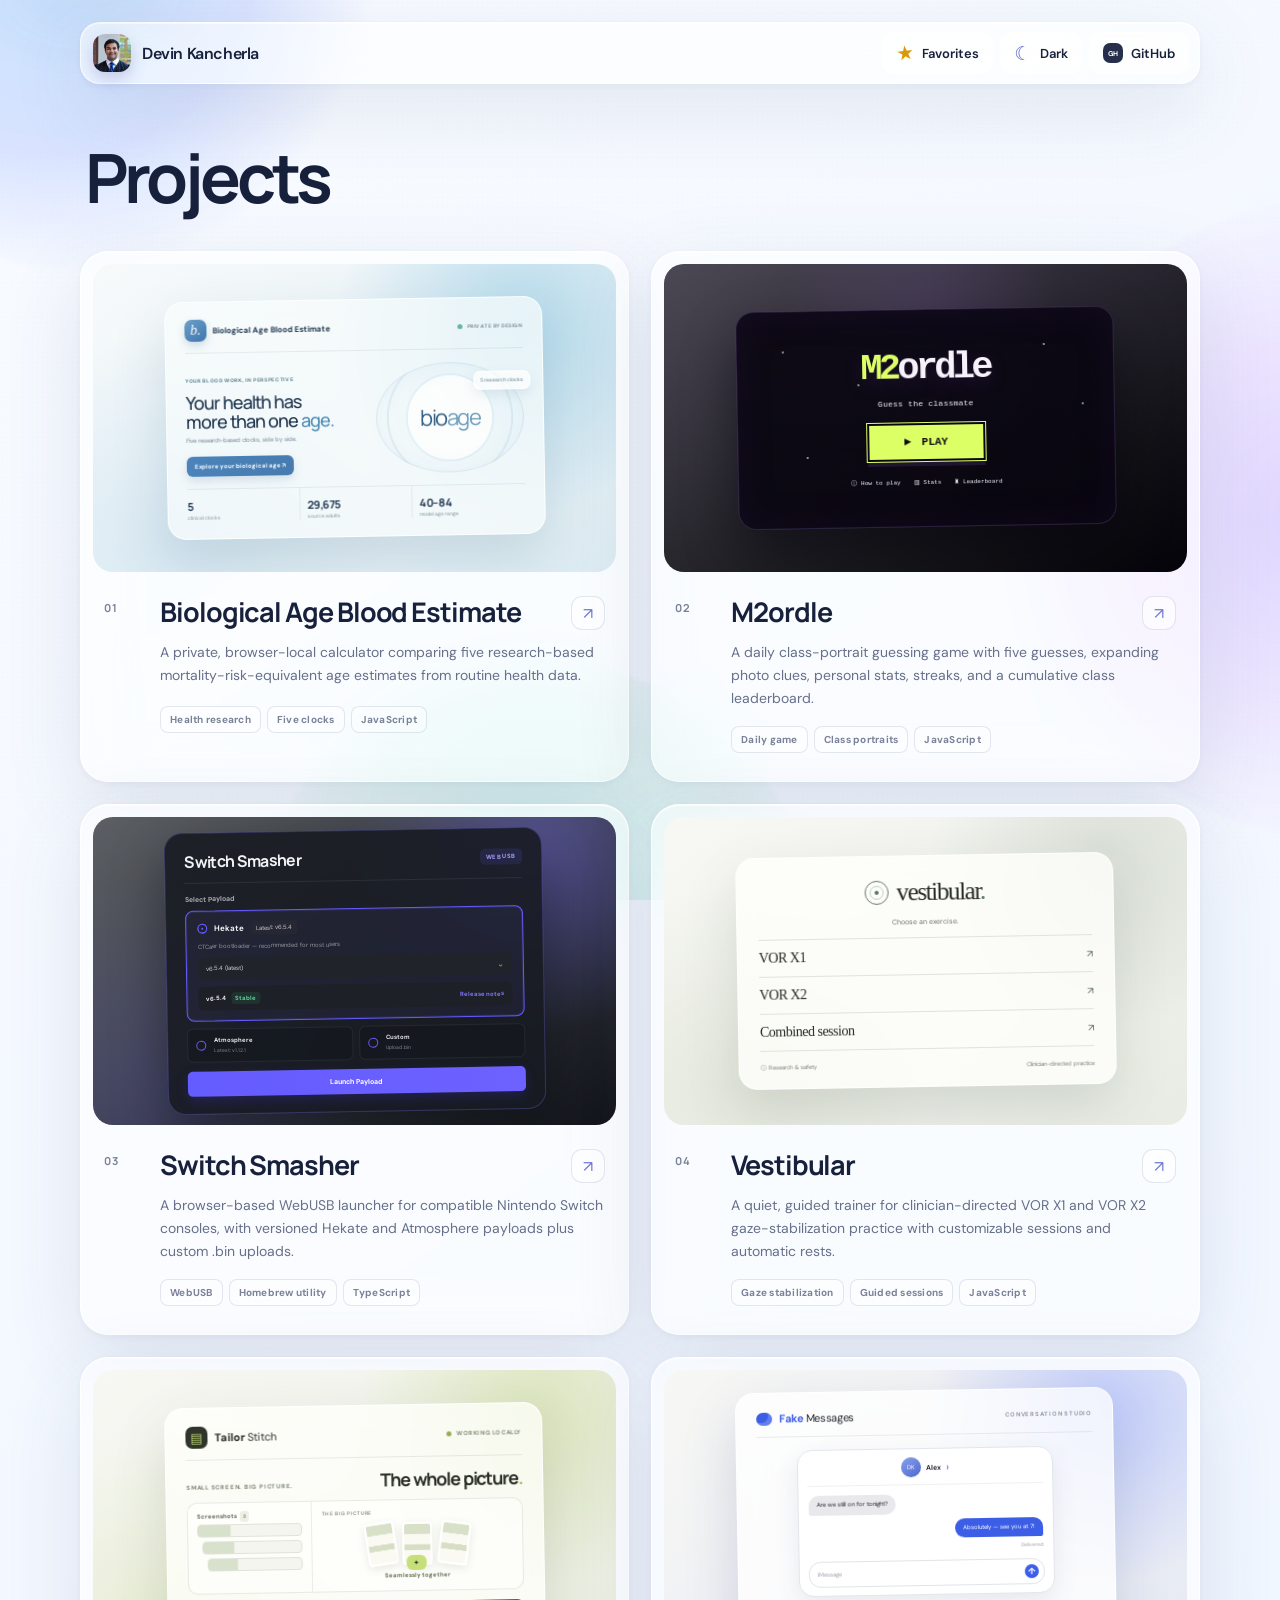
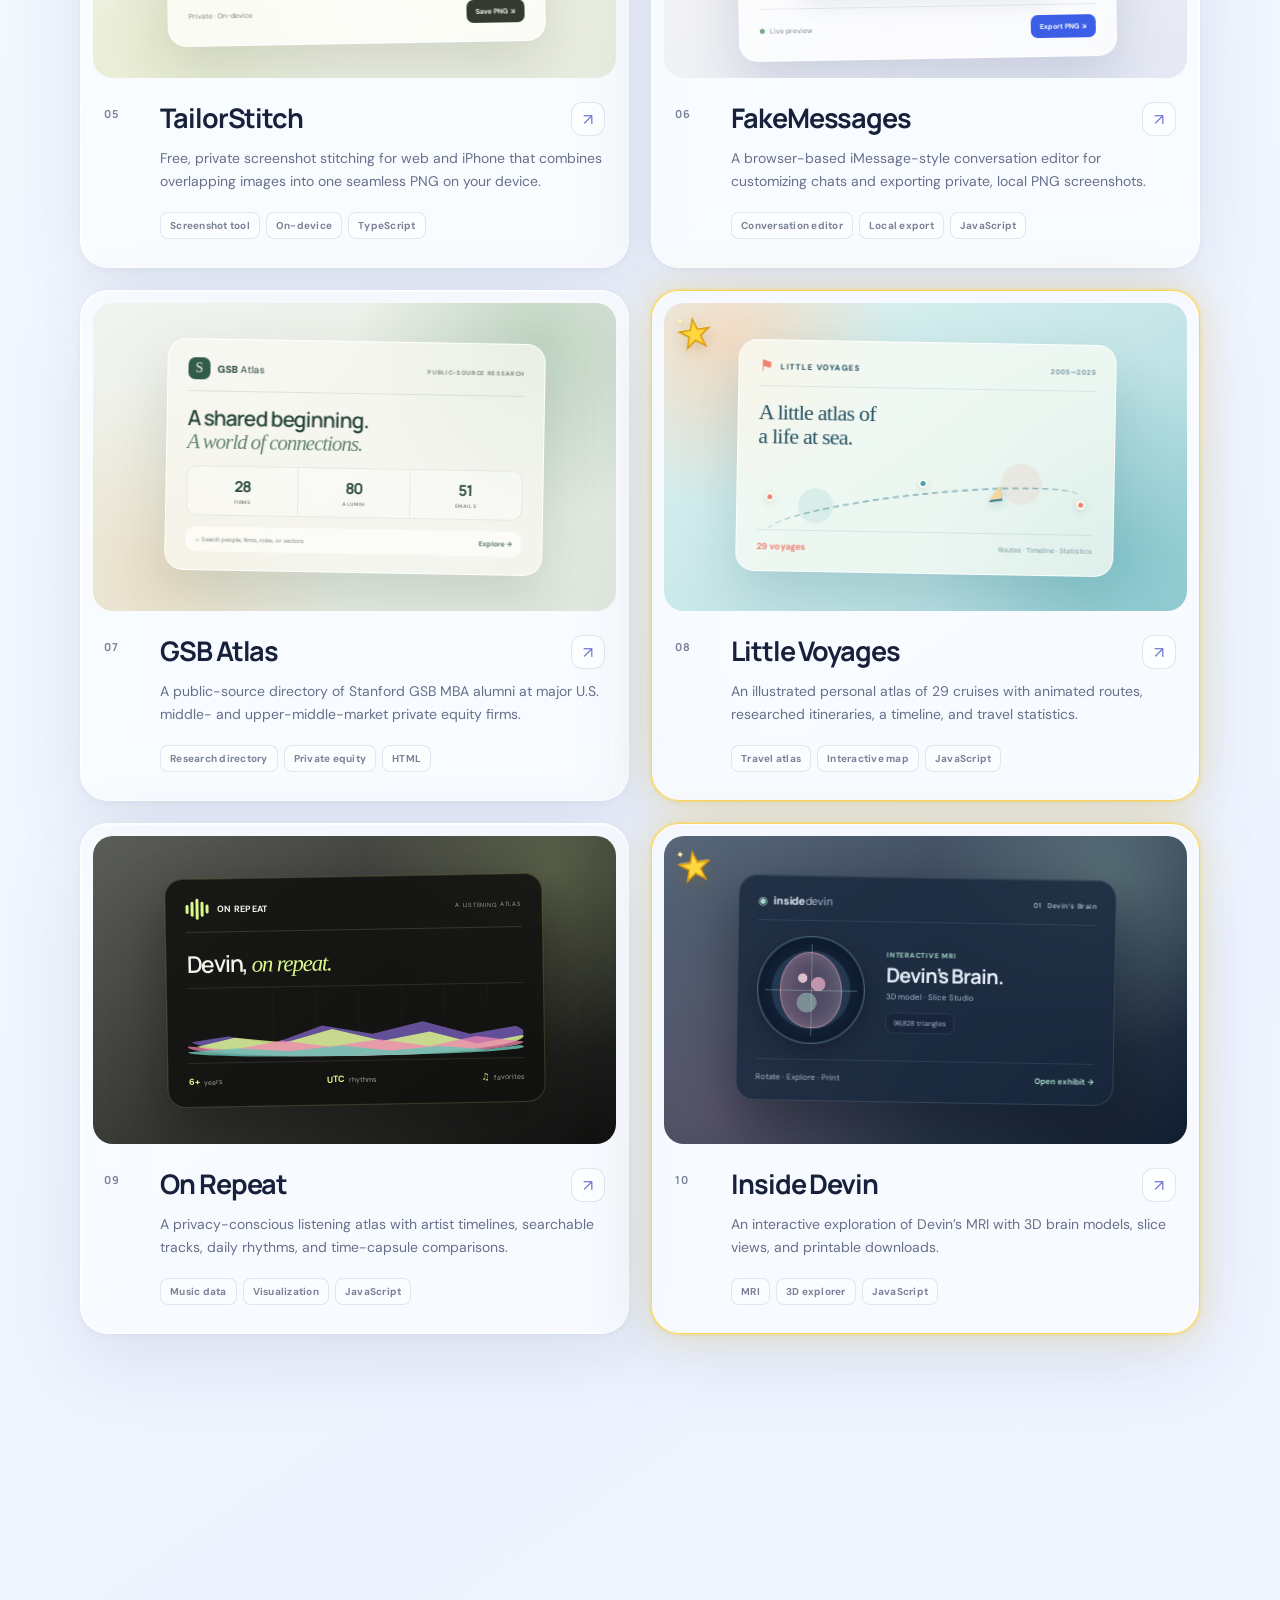
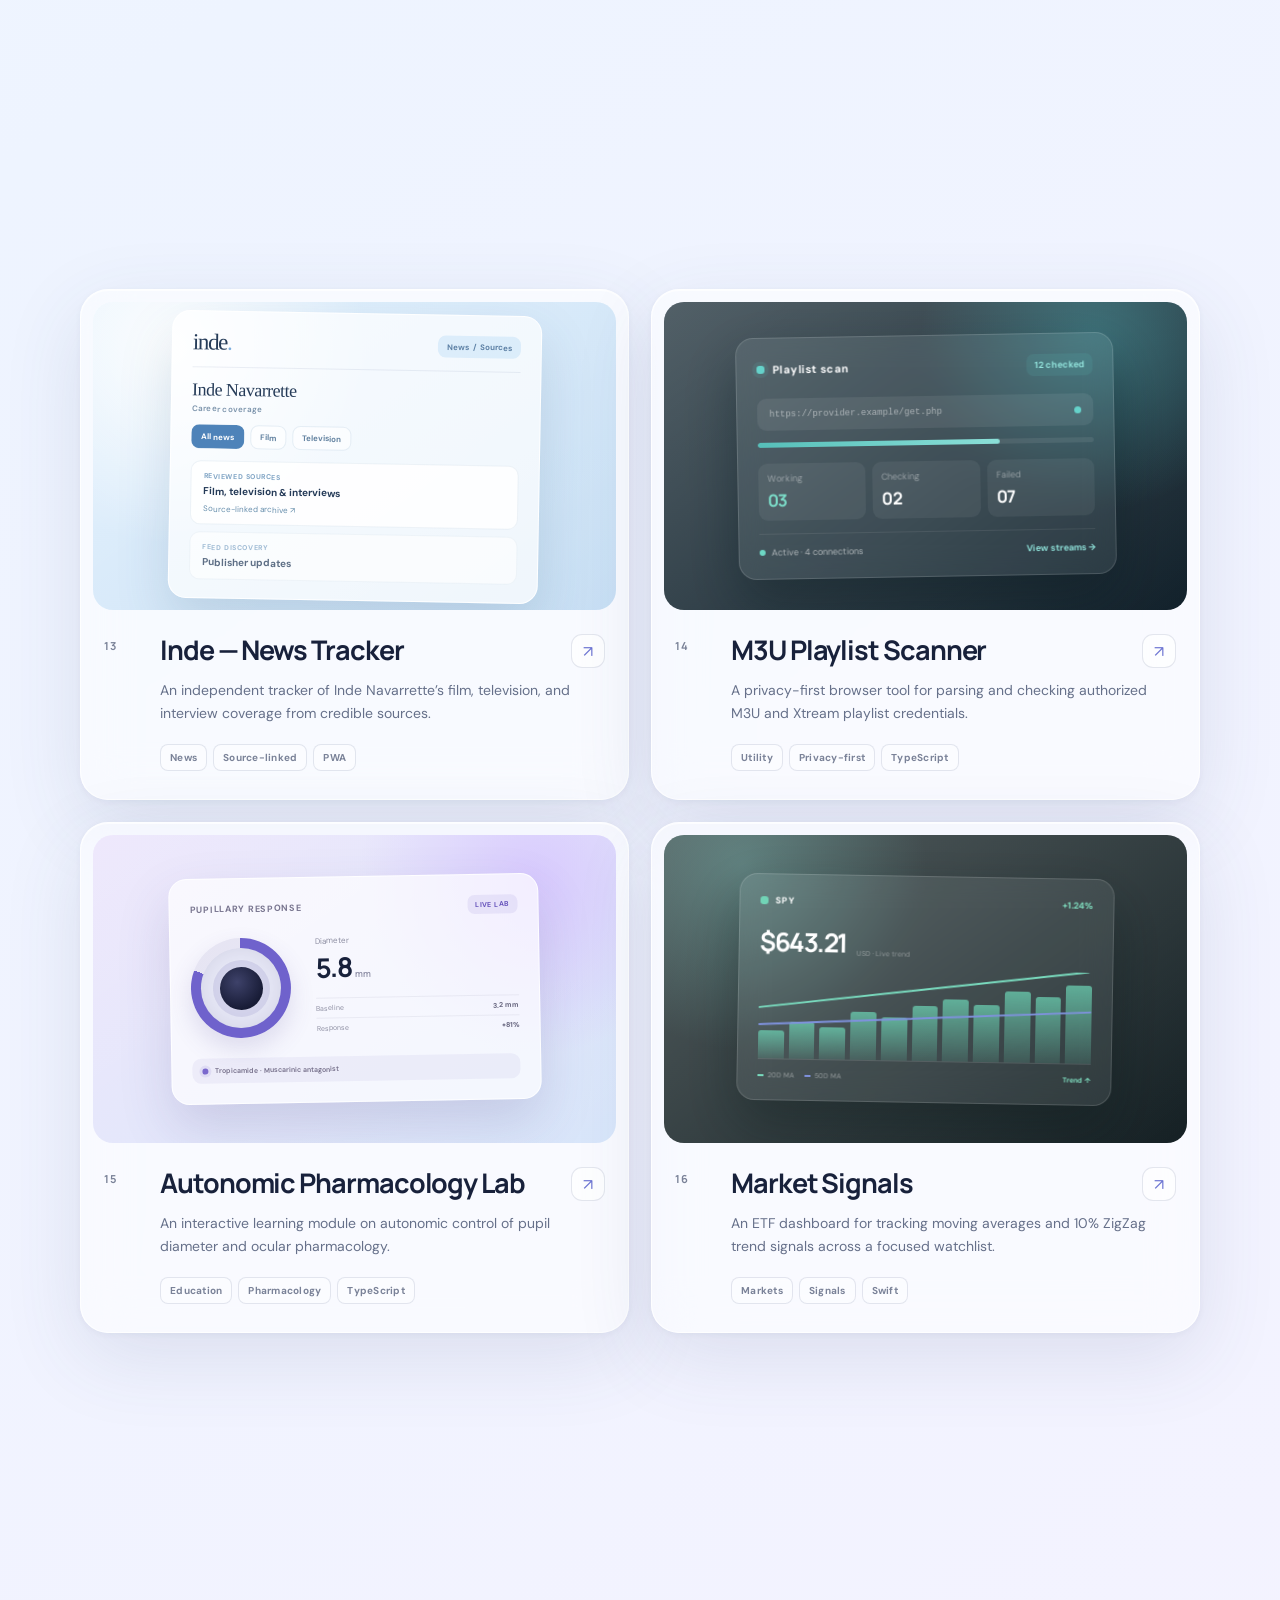
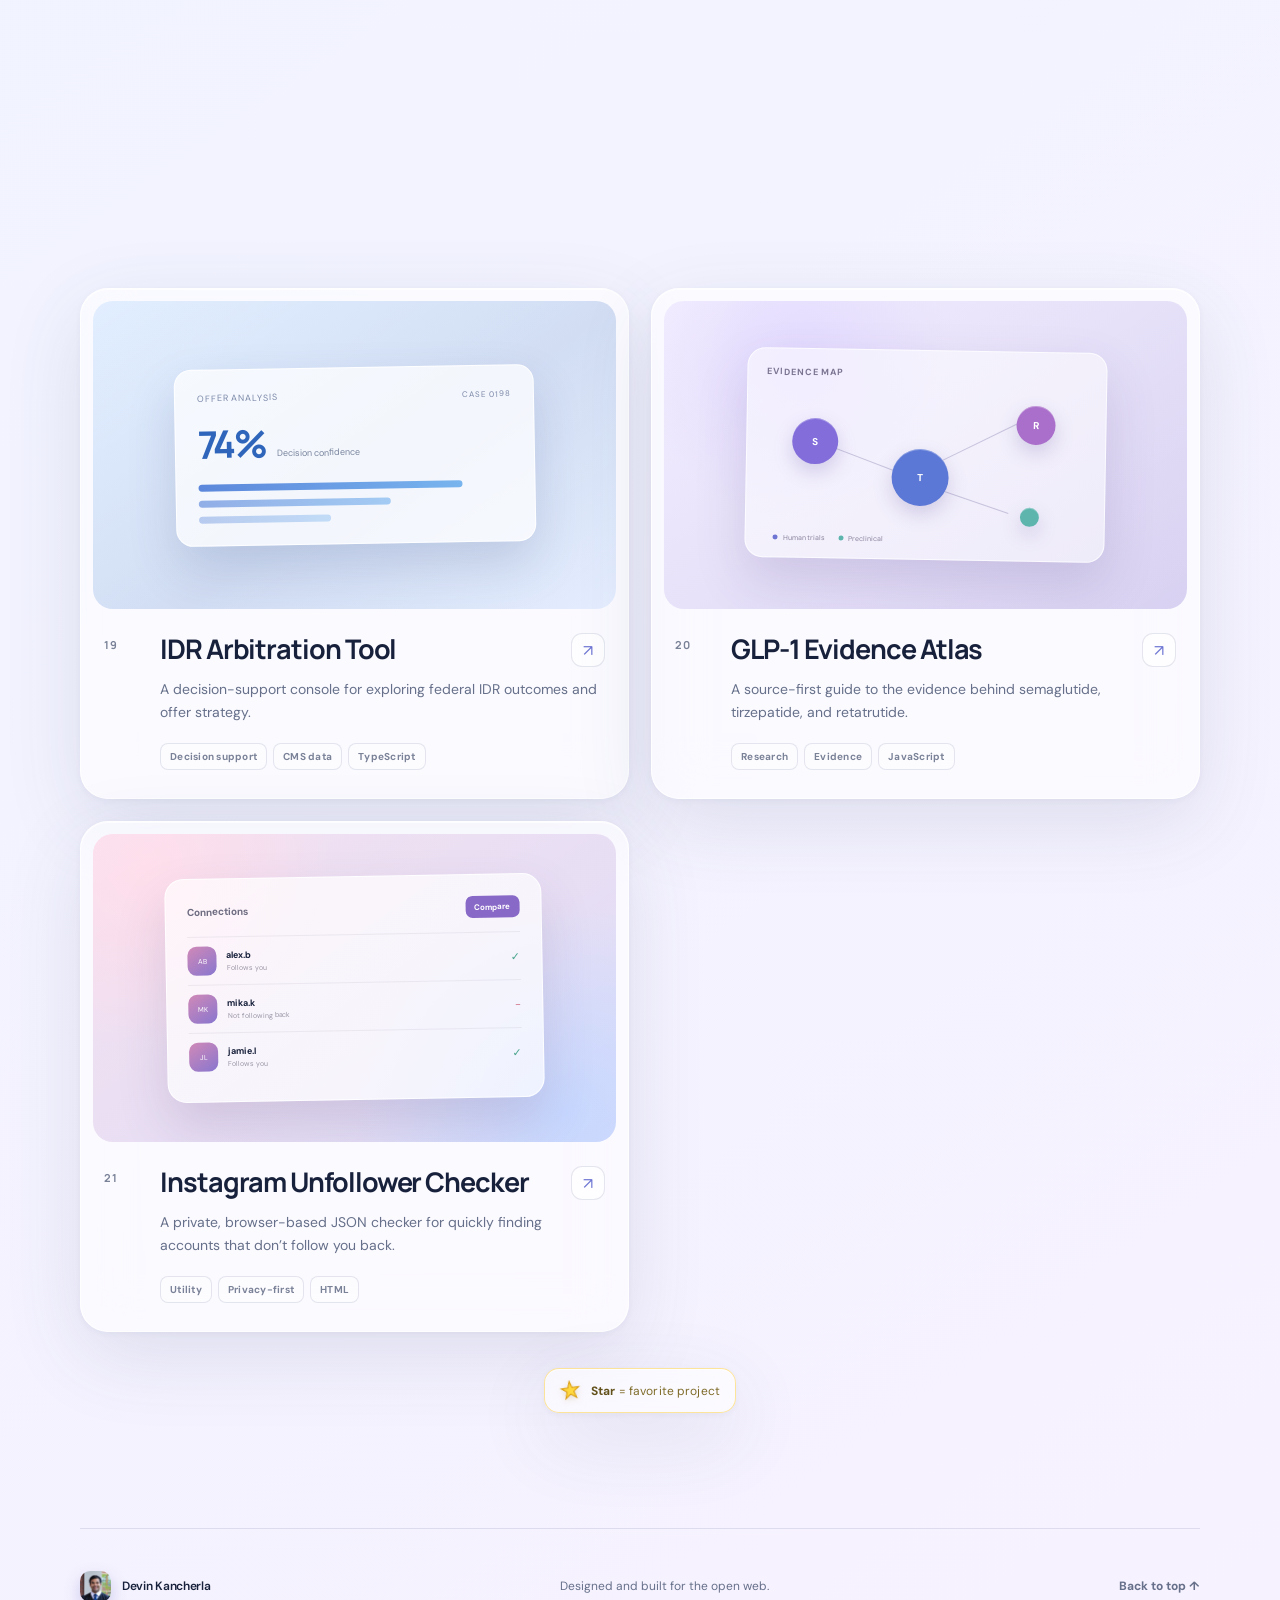
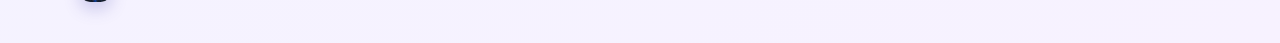
==== index.html @ a6edbce0 "Add portfolio theme and favorite filters" ====
<!doctype html>
<html lang="en">
  <head>
    <meta charset="UTF-8" />
    <meta name="viewport" content="width=device-width, initial-scale=1.0" />
    <meta name="theme-color" content="#eef4ff" />
    <meta
      name="description"
      content="A collection of live tools, data explorers, and web experiments by Devin Kancherla."
    />
    <meta property="og:type" content="website" />
    <meta property="og:url" content="https://dev1niscool.github.io/" />
    <meta property="og:title" content="Devin Kancherla — Selected Work" />
    <meta
      property="og:description"
      content="Practical tools, data explorers, and small web experiments—designed and built for the open web."
    />
    <meta property="og:image" content="https://dev1niscool.github.io/og.png" />
    <meta name="twitter:card" content="summary_large_image" />
    <meta name="twitter:title" content="Devin Kancherla — Selected Work" />
    <meta
      name="twitter:description"
      content="Practical tools, data explorers, and small web experiments—designed and built for the open web."
    />
    <meta name="twitter:image" content="https://dev1niscool.github.io/og.png" />
    <title>Devin Kancherla — Selected Work</title>
    <script>
      (() => {
        try {
          const savedTheme = localStorage.getItem('portfolio-theme');
          document.documentElement.dataset.theme = savedTheme === 'dark' ? 'dark' : 'light';
        } catch {
          document.documentElement.dataset.theme = 'light';
        }
      })();
    </script>
    <link rel="shortcut icon" href="./favicon.ico?v=2" />
    <link rel="icon" type="image/png" sizes="32x32" href="./devin-headshot-32.png?v=2" />
    <link rel="icon" type="image/png" sizes="192x192" href="./devin-headshot-192.png?v=2" />
    <link rel="apple-touch-icon" sizes="180x180" href="./apple-touch-icon.png?v=2" />
    <link rel="manifest" href="./site.webmanifest?v=2" />
    <link rel="preconnect" href="https://fonts.googleapis.com" />
    <link rel="preconnect" href="https://fonts.gstatic.com" crossorigin />
    <link
      href="https://fonts.googleapis.com/css2?family=DM+Sans:wght@400;500;600;700&amp;family=Manrope:wght@400;500;600;700&amp;display=swap"
      rel="stylesheet"
    />
    <link rel="stylesheet" href="./styles.css?v=20261104" />
    <script src="./script.js?v=20261104" defer></script>
  </head>
  <body>
    <a class="skip-link" href="#work">Skip to projects</a>

    <div class="ambient" aria-hidden="true">
      <span class="orb orb-one"></span>
      <span class="orb orb-two"></span>
      <span class="orb orb-three"></span>
      <span class="noise"></span>
    </div>

    <header class="site-header glass" aria-label="Site header">
      <a class="brand" href="#top" aria-label="Devin Kancherla, home">
        <img class="brand-mark" src="./devin-headshot-512.png" alt="" />
        <span class="brand-name">Devin Kancherla</span>
      </a>

      <div class="header-actions">
        <button
          class="header-control favorites-toggle"
          type="button"
          aria-pressed="false"
          aria-label="Show favorite projects only"
          aria-controls="project-grid"
        >
          <span class="control-icon favorites-icon" aria-hidden="true">★</span>
          <span class="control-label">Favorites</span>
        </button>
        <button
          class="header-control theme-toggle"
          type="button"
          aria-pressed="false"
          aria-label="Switch to dark mode"
        >
          <span class="control-icon theme-icon" aria-hidden="true">☾</span>
          <span class="control-label">Dark</span>
        </button>
        <a
          class="github-link"
          href="https://github.com/dev1niscool"
          target="_blank"
          rel="noreferrer"
        >
          <span class="gh-mark" aria-hidden="true">GH</span>
          <span>GitHub</span>
        </a>
      </div>
    </header>

    <main id="top">
      <section class="projects-section" id="work" aria-labelledby="work-title">
        <div class="section-heading">
          <h1 id="work-title">Projects</h1>
          <p class="sr-only" id="project-filter-status" aria-live="polite"></p>
        </div>

        <div class="project-grid" id="project-grid">
          <article class="project-card glass reveal-card">
            <a
              class="project-preview preview-bioage"
              href="https://dev1niscool.github.io/BioBloodAge/"
              target="_blank"
              rel="noreferrer"
              aria-label="Open Biological Age Blood Estimate research calculator"
            >
              <div class="bioage-panel" aria-hidden="true">
                <div class="bioage-head"><span><i>b.</i><b>Biological Age Blood Estimate</b></span><small><i></i> PRIVATE BY DESIGN</small></div>
                <div class="bioage-body">
                  <div class="bioage-copy">
                    <small>YOUR BLOOD WORK, IN PERSPECTIVE</small>
                    <strong>Your health has<br />more than one <em>age.</em></strong>
                    <p>Five research-based clocks, side by side.</p>
                    <b>Explore your biological age ↗</b>
                  </div>
                  <div class="bioage-orbit"><span>bio<em>age</em></span><small>5 research clocks</small></div>
                </div>
                <div class="bioage-stats"><span><b>5</b><small>clinical clocks</small></span><span><b>29,675</b><small>source adults</small></span><span><b>40–84</b><small>model age range</small></span></div>
              </div>
            </a>
            <div class="project-info">
              <div class="project-number">01</div>
              <div class="project-copy">
                <div class="project-title-line">
                  <h3>Biological Age Blood Estimate</h3>
                  <a class="arrow-link" href="https://dev1niscool.github.io/BioBloodAge/" target="_blank" rel="noreferrer" aria-label="Visit Biological Age Blood Estimate research calculator">↗</a>
                </div>
                <p>A private, browser-local calculator comparing five research-based mortality-risk-equivalent age estimates from routine health data.</p>
                <div class="tag-list"><span>Health research</span><span>Five clocks</span><span>JavaScript</span></div>
              </div>
            </div>
          </article>

          <article class="project-card glass reveal-card">
            <a
              class="project-preview preview-m2ordle"
              href="https://dev1niscool.github.io/m2ordle/"
              target="_blank"
              rel="noreferrer"
              aria-label="Open M2ordle daily classmate guessing game"
            >
              <div class="m2ordle-panel" aria-hidden="true">
                <div class="m2ordle-stars"><i></i><i></i><i></i><i></i><i></i></div>
                <div class="m2ordle-logo"><b>M2</b><span>ordle</span></div>
                <div class="m2ordle-subtitle">Guess the classmate</div>
                <div class="m2ordle-play"><i>▶</i><strong>PLAY</strong></div>
                <div class="m2ordle-nav"><span>ⓘ How to play</span><span>▥ Stats</span><span>♜ Leaderboard</span></div>
                <div class="m2ordle-grid"></div>
              </div>
            </a>
            <div class="project-info">
              <div class="project-number">02</div>
              <div class="project-copy">
                <div class="project-title-line">
                  <h3>M2ordle</h3>
                  <a class="arrow-link" href="https://dev1niscool.github.io/m2ordle/" target="_blank" rel="noreferrer" aria-label="Visit M2ordle daily classmate guessing game">↗</a>
                </div>
                <p>A daily class-portrait guessing game with five guesses, expanding photo clues, personal stats, streaks, and a cumulative class leaderboard.</p>
                <div class="tag-list"><span>Daily game</span><span>Class portraits</span><span>JavaScript</span></div>
              </div>
            </div>
          </article>

          <article class="project-card glass reveal-card">
            <a
              class="project-preview preview-switch"
              href="https://dev1niscool.github.io/SwitchSmasher/"
              target="_blank"
              rel="noreferrer"
              aria-label="Open Switch Smasher WebUSB payload launcher"
            >
              <div class="switch-panel" aria-hidden="true">
                <div class="switch-head"><strong>Switch Smasher</strong><small>WEBUSB</small></div>
                <div class="switch-label">Select Payload</div>
                <div class="switch-payload selected">
                  <div class="switch-payload-title"><i></i><b>Hekate</b><small>Latest: v6.5.4</small></div>
                  <p>CTCaer bootloader — recommended for most users</p>
                  <div class="switch-version"><span>v6.5.4 (latest)</span><b>⌄</b></div>
                  <div class="switch-release"><strong>v6.5.4 <em>Stable</em></strong><span>Release notes</span></div>
                </div>
                <div class="switch-options"><span><i></i><b>Atmosphere</b><small>Latest: v1.12.1</small></span><span><i></i><b>Custom</b><small>Upload .bin</small></span></div>
                <div class="switch-launch">Launch Payload</div>
              </div>
            </a>
            <div class="project-info">
              <div class="project-number">03</div>
              <div class="project-copy">
                <div class="project-title-line">
                  <h3>Switch Smasher</h3>
                  <a class="arrow-link" href="https://dev1niscool.github.io/SwitchSmasher/" target="_blank" rel="noreferrer" aria-label="Visit Switch Smasher WebUSB payload launcher">↗</a>
                </div>
                <p>A browser-based WebUSB launcher for compatible Nintendo Switch consoles, with versioned Hekate and Atmosphere payloads plus custom .bin uploads.</p>
                <div class="tag-list"><span>WebUSB</span><span>Homebrew utility</span><span>TypeScript</span></div>
              </div>
            </div>
          </article>

          <article class="project-card glass reveal-card">
            <a
              class="project-preview preview-vestibular"
              href="https://dev1niscool.github.io/VestibularTrainer/"
              target="_blank"
              rel="noreferrer"
              aria-label="Open Vestibular gaze stabilization trainer"
            >
              <div class="vestibular-panel" aria-hidden="true">
                <div class="vestibular-head">
                  <span class="vestibular-mark"><i></i></span>
                  <strong>vestibular<span>.</span></strong>
                </div>
                <p>Choose an exercise.</p>
                <div class="vestibular-menu">
                  <span><b>VOR X1</b><i>↗</i></span>
                  <span><b>VOR X2</b><i>↗</i></span>
                  <span><b>Combined session</b><i>↗</i></span>
                </div>
                <div class="vestibular-foot"><span>ⓘ Research &amp; safety</span><small>Clinician-directed practice</small></div>
              </div>
            </a>
            <div class="project-info">
              <div class="project-number">04</div>
              <div class="project-copy">
                <div class="project-title-line">
                  <h3>Vestibular</h3>
                  <a class="arrow-link" href="https://dev1niscool.github.io/VestibularTrainer/" target="_blank" rel="noreferrer" aria-label="Visit Vestibular gaze stabilization trainer">↗</a>
                </div>
                <p>A quiet, guided trainer for clinician-directed VOR X1 and VOR X2 gaze-stabilization practice with customizable sessions and automatic rests.</p>
                <div class="tag-list"><span>Gaze stabilization</span><span>Guided sessions</span><span>JavaScript</span></div>
              </div>
            </div>
          </article>

          <article class="project-card glass reveal-card">
            <a
              class="project-preview preview-tailor"
              href="https://dev1niscool.github.io/TailorStitch/"
              target="_blank"
              rel="noreferrer"
              aria-label="Open TailorStitch screenshot stitcher"
            >
              <div class="tailor-panel" aria-hidden="true">
                <div class="tailor-head"><span><i>▤</i><b>Tailor</b>Stitch</span><small><i></i> WORKING LOCALLY</small></div>
                <div class="tailor-title"><small>SMALL SCREEN. BIG PICTURE.</small><strong>The whole picture<span>.</span></strong></div>
                <div class="tailor-workspace">
                  <div class="tailor-sources"><b>Screenshots <i>3</i></b><span></span><span></span><span></span></div>
                  <div class="tailor-result">
                    <small>THE BIG PICTURE</small>
                    <div><span></span><span></span><span></span><i>✦</i></div>
                    <b>Seamlessly together</b>
                  </div>
                </div>
                <div class="tailor-footer"><span>Private · On-device</span><b>Save PNG ↘</b></div>
              </div>
            </a>
            <div class="project-info">
              <div class="project-number">05</div>
              <div class="project-copy">
                <div class="project-title-line">
                  <h3>TailorStitch</h3>
                  <a class="arrow-link" href="https://dev1niscool.github.io/TailorStitch/" target="_blank" rel="noreferrer" aria-label="Visit TailorStitch screenshot stitcher">↗</a>
                </div>
                <p>Free, private screenshot stitching for web and iPhone that combines overlapping images into one seamless PNG on your device.</p>
                <div class="tag-list"><span>Screenshot tool</span><span>On-device</span><span>TypeScript</span></div>
              </div>
            </div>
          </article>

          <article class="project-card glass reveal-card">
            <a
              class="project-preview preview-messages"
              href="https://dev1niscool.github.io/FakeMessages/"
              target="_blank"
              rel="noreferrer"
              aria-label="Open FakeMessages Conversation Studio"
            >
              <div class="messages-panel" aria-hidden="true">
                <div class="messages-head"><span><i></i><b>Fake</b>Messages</span><small>CONVERSATION STUDIO</small></div>
                <div class="messages-phone">
                  <div class="messages-contact"><span>DK</span><b>Alex</b><small>›</small></div>
                  <div class="messages-thread">
                    <span class="bubble incoming">Are we still on for tonight?</span>
                    <span class="bubble outgoing">Absolutely — see you at 7!</span>
                    <i>Delivered</i>
                  </div>
                  <div class="messages-compose"><span>iMessage</span><b>↑</b></div>
                </div>
                <div class="messages-footer"><span><i></i> Live preview</span><b>Export PNG ↘</b></div>
              </div>
            </a>
            <div class="project-info">
              <div class="project-number">06</div>
              <div class="project-copy">
                <div class="project-title-line">
                  <h3>FakeMessages</h3>
                  <a class="arrow-link" href="https://dev1niscool.github.io/FakeMessages/" target="_blank" rel="noreferrer" aria-label="Visit FakeMessages Conversation Studio">↗</a>
                </div>
                <p>A browser-based iMessage-style conversation editor for customizing chats and exporting private, local PNG screenshots.</p>
                <div class="tag-list"><span>Conversation editor</span><span>Local export</span><span>JavaScript</span></div>
              </div>
            </div>
          </article>

          <article class="project-card glass reveal-card">
            <a
              class="project-preview preview-gsb"
              href="https://dev1niscool.github.io/GSB_Atlas/"
              target="_blank"
              rel="noreferrer"
              aria-label="Open GSB Atlas research directory"
            >
              <div class="gsb-panel" aria-hidden="true">
                <div class="gsb-head"><span><i>S</i><b>GSB</b> Atlas</span><small>PUBLIC-SOURCE RESEARCH</small></div>
                <div class="gsb-title">A shared beginning.<br /><em>A world of connections.</em></div>
                <div class="gsb-stats"><span><b>28</b><small>FIRMS</small></span><span><b>80</b><small>ALUMNI</small></span><span><b>51</b><small>EMAILS</small></span></div>
                <div class="gsb-directory"><span>⌕ Search people, firms, roles, or sectors</span><b>Explore →</b></div>
              </div>
            </a>
            <div class="project-info">
              <div class="project-number">07</div>
              <div class="project-copy">
                <div class="project-title-line">
                  <h3>GSB Atlas</h3>
                  <a class="arrow-link" href="https://dev1niscool.github.io/GSB_Atlas/" target="_blank" rel="noreferrer" aria-label="Visit GSB Atlas research directory">↗</a>
                </div>
                <p>A public-source directory of Stanford GSB MBA alumni at major U.S. middle- and upper-middle-market private equity firms.</p>
                <div class="tag-list"><span>Research directory</span><span>Private equity</span><span>HTML</span></div>
              </div>
            </div>
          </article>

          <article class="project-card project-favorite glass reveal-card">
            <span class="favorite-star" aria-label="Favorite project" title="Favorite project"><span aria-hidden="true">★</span></span>
            <a
              class="project-preview preview-voyages"
              href="https://dev1niscool.github.io/little-voyages/"
              target="_blank"
              rel="noreferrer"
              aria-label="Open Little Voyages cruise atlas"
            >
              <div class="voyages-panel" aria-hidden="true">
                <div class="voyages-head"><span><i>⚑</i><b>LITTLE VOYAGES</b></span><small>2005—2025</small></div>
                <div class="voyages-title">A little atlas of<br />a life at sea.</div>
                <div class="voyages-route">
                  <span class="voyages-port port-one"></span><span class="voyages-port port-two"></span><span class="voyages-port port-three"></span>
                  <i class="voyages-line"></i><b class="voyages-ship">◢</b>
                </div>
                <div class="voyages-stats"><b>29 voyages</b><span>Routes · Timeline · Statistics</span></div>
              </div>
            </a>
            <div class="project-info">
              <div class="project-number">08</div>
              <div class="project-copy">
                <div class="project-title-line">
                  <h3>Little Voyages</h3>
                  <a class="arrow-link" href="https://dev1niscool.github.io/little-voyages/" target="_blank" rel="noreferrer" aria-label="Visit Little Voyages cruise atlas">↗</a>
                </div>
                <p>An illustrated personal atlas of 29 cruises with animated routes, researched itineraries, a timeline, and travel statistics.</p>
                <div class="tag-list"><span>Travel atlas</span><span>Interactive map</span><span>JavaScript</span></div>
              </div>
            </div>
          </article>

          <article class="project-card glass reveal-card">
            <a
              class="project-preview preview-spotify"
              href="https://dev1niscool.github.io/spotify-atlas/"
              target="_blank"
              rel="noreferrer"
              aria-label="Open On Repeat listening atlas"
            >
              <div class="spotify-panel" aria-hidden="true">
                <div class="spotify-head">
                  <span class="spotify-mark"><i></i><i></i><i></i><i></i><i></i></span>
                  <b>ON REPEAT</b>
                  <small>A LISTENING ATLAS</small>
                </div>
                <div class="spotify-title">Devin, <em>on repeat.</em></div>
                <div class="spotify-river"><span></span><span></span><span></span><span></span></div>
                <div class="spotify-stats"><span><b>6+</b> years</span><span><b>UTC</b> rhythms</span><span><b>♫</b> favorites</span></div>
              </div>
            </a>
            <div class="project-info">
              <div class="project-number">09</div>
              <div class="project-copy">
                <div class="project-title-line">
                  <h3>On Repeat</h3>
                  <a class="arrow-link" href="https://dev1niscool.github.io/spotify-atlas/" target="_blank" rel="noreferrer" aria-label="Visit On Repeat listening atlas">↗</a>
                </div>
                <p>A privacy-conscious listening atlas with artist timelines, searchable tracks, daily rhythms, and time-capsule comparisons.</p>
                <div class="tag-list"><span>Music data</span><span>Visualization</span><span>JavaScript</span></div>
              </div>
            </div>
          </article>

          <article class="project-card project-favorite glass reveal-card">
            <span class="favorite-star" aria-label="Favorite project" title="Favorite project"><span aria-hidden="true">★</span></span>
            <a
              class="project-preview preview-mri"
              href="https://dev1niscool.github.io/brain-mri-explorer/"
              target="_blank"
              rel="noreferrer"
              aria-label="Open Inside Devin MRI Explorer"
            >
              <div class="mri-panel" aria-hidden="true">
                <div class="mri-head"><span><i>◉</i> inside<b>devin</b></span><small>01&nbsp; Devin’s Brain</small></div>
                <div class="mri-body">
                  <div class="mri-scan"><span></span><i></i><b></b></div>
                  <div class="mri-summary">
                    <small>INTERACTIVE MRI</small>
                    <strong>Devin’s Brain.</strong>
                    <span>3D model · Slice Studio</span>
                    <em>96,828 triangles</em>
                  </div>
                </div>
                <div class="mri-footer"><span>Rotate · Explore · Print</span><b>Open exhibit →</b></div>
              </div>
            </a>
            <div class="project-info">
              <div class="project-number">10</div>
              <div class="project-copy">
                <div class="project-title-line">
                  <h3>Inside Devin</h3>
                  <a class="arrow-link" href="https://dev1niscool.github.io/brain-mri-explorer/" target="_blank" rel="noreferrer" aria-label="Visit Inside Devin MRI Explorer">↗</a>
                </div>
                <p>An interactive exploration of Devin’s MRI with 3D brain models, slice views, and printable downloads.</p>
                <div class="tag-list"><span>MRI</span><span>3D explorer</span><span>JavaScript</span></div>
              </div>
            </div>
          </article>

          <article class="project-card glass reveal-card">
            <a
              class="project-preview preview-stremio"
              href="https://dev1niscool.github.io/stremio-live-tv/"
              target="_blank"
              rel="noreferrer"
              aria-label="Open Stremio Live TV"
            >
              <div class="stremio-panel" aria-hidden="true">
                <div class="stremio-head"><span>STREMIO <b>LIVE TV</b></span><small>Private add-on</small></div>
                <div class="stremio-title">Your live TV,<br />ready when you are.</div>
                <div class="stremio-flow"><span>Discover</span><i>/</i><b>Live TV</b><i>/</i><span>Your playlist</span></div>
                <div class="stremio-guide">
                  <span><i></i>Programme guide</span>
                  <b>Wake &amp; watch →</b>
                </div>
              </div>
            </a>
            <div class="project-info">
              <div class="project-number">11</div>
              <div class="project-copy">
                <div class="project-title-line">
                  <h3>Stremio Live TV</h3>
                  <a class="arrow-link" href="https://dev1niscool.github.io/stremio-live-tv/" target="_blank" rel="noreferrer" aria-label="Visit Stremio Live TV">↗</a>
                </div>
                <p>A self-hosting guide for bringing private M3U playlists and programme guides into Stremio.</p>
                <div class="tag-list"><span>Stremio</span><span>Live TV</span><span>Node.js</span></div>
              </div>
            </div>
          </article>

          <article class="project-card glass reveal-card">
            <a
              class="project-preview preview-clearpage"
              href="https://dev1niscool.github.io/pdf-metadata/"
              target="_blank"
              rel="noreferrer"
              aria-label="Open Clearpage PDF Metadata Viewer"
            >
              <div class="clearpage-panel" aria-hidden="true">
                <div class="clearpage-toolbar"><span class="clearpage-file-icon">PDF</span><b>document.pdf</b><small>Local only</small></div>
                <div class="clearpage-heading">Document metadata</div>
                <div class="clearpage-row"><span>Properties</span><i></i></div>
                <div class="clearpage-row"><span>XMP data</span><i></i></div>
                <div class="clearpage-row"><span>Attachments</span><i></i></div>
                <div class="clearpage-action">Download clean copy <span>↘</span></div>
              </div>
            </a>
            <div class="project-info">
              <div class="project-number">12</div>
              <div class="project-copy">
                <div class="project-title-line">
                  <h3>Clearpage</h3>
                  <a class="arrow-link" href="https://dev1niscool.github.io/pdf-metadata/" target="_blank" rel="noreferrer" aria-label="Visit Clearpage PDF Metadata Viewer">↗</a>
                </div>
                <p>Inspect PDF metadata and download a flattened copy with embedded metadata removed—all in your browser.</p>
                <div class="tag-list"><span>PDF utility</span><span>Privacy-first</span><span>JavaScript</span></div>
              </div>
            </div>
          </article>

          <article class="project-card glass reveal-card">
            <a
              class="project-preview preview-inde"
              href="https://dev1niscool.github.io/IndeTracker/"
              target="_blank"
              rel="noreferrer"
              aria-label="Open Inde News Tracker"
            >
              <div class="inde-panel" aria-hidden="true">
                <div class="inde-top"><b>inde<span>.</span></b><small>News&nbsp; / &nbsp;Sources</small></div>
                <div class="inde-heading">Inde Navarrette<small>Career coverage</small></div>
                <div class="inde-filters"><span>All news</span><span>Film</span><span>Television</span></div>
                <div class="inde-story"><small>REVIEWED SOURCES</small><b>Film, television &amp; interviews</b><span>Source-linked archive ↗</span></div>
                <div class="inde-story inde-story-secondary"><small>FEED DISCOVERY</small><b>Publisher updates</b></div>
              </div>
            </a>
            <div class="project-info">
              <div class="project-number">13</div>
              <div class="project-copy">
                <div class="project-title-line">
                  <h3>Inde — News Tracker</h3>
                  <a class="arrow-link" href="https://dev1niscool.github.io/IndeTracker/" target="_blank" rel="noreferrer" aria-label="Visit Inde News Tracker">↗</a>
                </div>
                <p>An independent tracker of Inde Navarrette’s film, television, and interview coverage from credible sources.</p>
                <div class="tag-list"><span>News</span><span>Source-linked</span><span>PWA</span></div>
              </div>
            </div>
          </article>

          <article class="project-card glass reveal-card">
            <a
              class="project-preview preview-scanner"
              href="https://dev1niscool.github.io/m3u-playlist-scanner/"
              target="_blank"
              rel="noreferrer"
              aria-label="Open M3U Playlist Scanner"
            >
              <div class="scanner-panel">
                <div class="scanner-head">
                  <span><i></i>Playlist scan</span>
                  <b>12 checked</b>
                </div>
                <div class="scanner-input">
                  <span>https://provider.example/get.php</span>
                  <i></i>
                </div>
                <div class="scanner-progress"><span></span></div>
                <div class="scanner-results">
                  <div><small>Working</small><strong>03</strong></div>
                  <div><small>Checking</small><strong>02</strong></div>
                  <div><small>Failed</small><strong>07</strong></div>
                </div>
                <div class="scanner-status"><span><i></i>Active · 4 connections</span><b>View streams →</b></div>
              </div>
            </a>
            <div class="project-info">
              <div class="project-number">14</div>
              <div class="project-copy">
                <div class="project-title-line">
                  <h3>M3U Playlist Scanner</h3>
                  <a class="arrow-link" href="https://dev1niscool.github.io/m3u-playlist-scanner/" target="_blank" rel="noreferrer" aria-label="Visit M3U Playlist Scanner">↗</a>
                </div>
                <p>A privacy-first browser tool for parsing and checking authorized M3U and Xtream playlist credentials.</p>
                <div class="tag-list"><span>Utility</span><span>Privacy-first</span><span>TypeScript</span></div>
              </div>
            </div>
          </article>

          <article class="project-card glass reveal-card">
            <a
              class="project-preview preview-autonomic"
              href="https://dev1niscool.github.io/autonomic-pharmacology-lab/"
              target="_blank"
              rel="noreferrer"
              aria-label="Open Autonomic Pharmacology Lab"
            >
              <div class="pupil-panel">
                <div class="pupil-head">
                  <span>Pupillary response</span>
                  <b>Live lab</b>
                </div>
                <div class="pupil-body">
                  <div class="pupil-gauge" aria-hidden="true">
                    <span></span>
                  </div>
                  <div class="pupil-metrics">
                    <small>Diameter</small>
                    <strong>5.8 <i>mm</i></strong>
                    <div><span>Baseline</span><b>3.2 mm</b></div>
                    <div><span>Response</span><b>+81%</b></div>
                  </div>
                </div>
                <div class="drug-chip"><i></i>Tropicamide · Muscarinic antagonist</div>
              </div>
            </a>
            <div class="project-info">
              <div class="project-number">15</div>
              <div class="project-copy">
                <div class="project-title-line">
                  <h3>Autonomic Pharmacology Lab</h3>
                  <a class="arrow-link" href="https://dev1niscool.github.io/autonomic-pharmacology-lab/" target="_blank" rel="noreferrer" aria-label="Visit Autonomic Pharmacology Lab">↗</a>
                </div>
                <p>An interactive learning module on autonomic control of pupil diameter and ocular pharmacology.</p>
                <div class="tag-list"><span>Education</span><span>Pharmacology</span><span>TypeScript</span></div>
              </div>
            </div>
          </article>

          <article class="project-card glass reveal-card">
            <a
              class="project-preview preview-stonks"
              href="https://dev1niscool.github.io/stonks-dashboard/"
              target="_blank"
              rel="noreferrer"
              aria-label="Open Market Signals ETF Dashboard"
            >
              <div class="market-panel">
                <div class="market-head">
                  <span><i></i>SPY</span>
                  <b>+1.24%</b>
                </div>
                <div class="market-value"><strong>$643.21</strong><small>USD · Live trend</small></div>
                <div class="market-chart" aria-hidden="true">
                  <i style="--height:34%"></i><i style="--height:46%"></i><i style="--height:40%"></i><i style="--height:59%"></i><i style="--height:53%"></i><i style="--height:68%"></i><i style="--height:76%"></i><i style="--height:70%"></i><i style="--height:88%"></i><i style="--height:82%"></i><i style="--height:96%"></i>
                  <span class="average average-short"></span>
                  <span class="average average-long"></span>
                </div>
                <div class="market-legend"><span><i></i>20D MA</span><span><i></i>50D MA</span><b>Trend ↑</b></div>
              </div>
            </a>
            <div class="project-info">
              <div class="project-number">16</div>
              <div class="project-copy">
                <div class="project-title-line">
                  <h3>Market Signals</h3>
                  <a class="arrow-link" href="https://dev1niscool.github.io/stonks-dashboard/" target="_blank" rel="noreferrer" aria-label="Visit Market Signals ETF Dashboard">↗</a>
                </div>
                <p>An ETF dashboard for tracking moving averages and 10% ZigZag trend signals across a focused watchlist.</p>
                <div class="tag-list"><span>Markets</span><span>Signals</span><span>Swift</span></div>
              </div>
            </div>
          </article>

          <article class="project-card project-favorite glass reveal-card project-featured">
            <span class="favorite-star" aria-label="Favorite project" title="Favorite project"><span aria-hidden="true">★</span></span>
            <a
              class="project-preview preview-glp"
              href="https://dev1niscool.github.io/glp1concentration/"
              target="_blank"
              rel="noreferrer"
              aria-label="Open GLP-1 Concentration Plotter"
            >
              <div class="preview-window">
                <div class="window-bar"><span></span><span></span><span></span></div>
                <div class="chart-panel">
                  <div class="chart-heading"><b>Concentration</b><small>28 days</small></div>
                  <div class="chart-area" aria-hidden="true">
                    <span class="grid-line line-a"></span>
                    <span class="grid-line line-b"></span>
                    <canvas class="chart-canvas" aria-hidden="true"></canvas>
                    <span class="chart-tooltip"><b>4.2</b><small>mg/L</small></span>
                  </div>
                </div>
              </div>
            </a>
            <div class="project-info">
              <div class="project-number">17</div>
              <div class="project-copy">
                <div class="project-title-line">
                  <h3>GLP-1 Concentration Plotter</h3>
                  <a class="arrow-link" href="https://dev1niscool.github.io/glp1concentration/" target="_blank" rel="noreferrer" aria-label="Visit GLP-1 Concentration Plotter">↗</a>
                </div>
                <p>Visualize semaglutide, tirzepatide, and compounded-dose concentration patterns over time.</p>
                <div class="tag-list"><span>Health data</span><span>Interactive</span><span>TypeScript</span></div>
              </div>
            </div>
          </article>

          <article class="project-card glass reveal-card">
            <a
              class="project-preview preview-football"
              href="https://dev1niscool.github.io/fanterfootbah-treasurer/"
              target="_blank"
              rel="noreferrer"
              aria-label="Open FanterFootbah Treasurer"
            >
              <div class="score-panel">
                <div class="score-top"><span>League treasury</span><b>2026</b></div>
                <strong>$2,480</strong>
                <small>Total collected</small>
                <div class="meter"><span></span></div>
                <div class="mini-rows"><i></i><i></i><i></i></div>
              </div>
            </a>
            <div class="project-info">
              <div class="project-number">18</div>
              <div class="project-copy">
                <div class="project-title-line">
                  <h3>FanterFootbah Treasurer</h3>
                  <a class="arrow-link" href="https://dev1niscool.github.io/fanterfootbah-treasurer/" target="_blank" rel="noreferrer" aria-label="Visit FanterFootbah Treasurer">↗</a>
                </div>
                <p>A live treasurer dashboard for keeping a fantasy football league’s money clear and accountable.</p>
                <div class="tag-list"><span>Dashboard</span><span>Finance</span><span>JavaScript</span></div>
              </div>
            </div>
          </article>

          <article class="project-card glass reveal-card">
            <a
              class="project-preview preview-idr"
              href="https://dev1niscool.github.io/idr-arbitration-tool/"
              target="_blank"
              rel="noreferrer"
              aria-label="Open IDR Arbitration Tool"
            >
              <div class="decision-panel">
                <div class="decision-head"><span>Offer analysis</span><small>CASE 0198</small></div>
                <div class="decision-value"><b>74%</b><span>Decision confidence</span></div>
                <div class="decision-bars"><i style="--bar: 84%"></i><i style="--bar: 61%"></i><i style="--bar: 42%"></i></div>
              </div>
            </a>
            <div class="project-info">
              <div class="project-number">19</div>
              <div class="project-copy">
                <div class="project-title-line">
                  <h3>IDR Arbitration Tool</h3>
                  <a class="arrow-link" href="https://dev1niscool.github.io/idr-arbitration-tool/" target="_blank" rel="noreferrer" aria-label="Visit IDR Arbitration Tool">↗</a>
                </div>
                <p>A decision-support console for exploring federal IDR outcomes and offer strategy.</p>
                <div class="tag-list"><span>Decision support</span><span>CMS data</span><span>TypeScript</span></div>
              </div>
            </div>
          </article>

          <article class="project-card glass reveal-card">
            <a
              class="project-preview preview-atlas"
              href="https://dev1niscool.github.io/glp1-evidence-atlas/"
              target="_blank"
              rel="noreferrer"
              aria-label="Open GLP-1 Evidence Atlas"
            >
              <div class="atlas-panel">
                <span class="atlas-label">Evidence map</span>
                <div class="node node-one">S</div><div class="node node-two">T</div><div class="node node-three">R</div><div class="node node-four"></div>
                <i class="connector connector-one"></i><i class="connector connector-two"></i><i class="connector connector-three"></i>
                <div class="atlas-legend"><span></span>Human trials <span></span>Preclinical</div>
              </div>
            </a>
            <div class="project-info">
              <div class="project-number">20</div>
              <div class="project-copy">
                <div class="project-title-line">
                  <h3>GLP-1 Evidence Atlas</h3>
                  <a class="arrow-link" href="https://dev1niscool.github.io/glp1-evidence-atlas/" target="_blank" rel="noreferrer" aria-label="Visit GLP-1 Evidence Atlas">↗</a>
                </div>
                <p>A source-first guide to the evidence behind semaglutide, tirzepatide, and retatrutide.</p>
                <div class="tag-list"><span>Research</span><span>Evidence</span><span>JavaScript</span></div>
              </div>
            </div>
          </article>

          <article class="project-card glass reveal-card">
            <a
              class="project-preview preview-instagram"
              href="https://dev1niscool.github.io/InstaUnfollowerChecker/"
              target="_blank"
              rel="noreferrer"
              aria-label="Open Instagram Unfollower Checker"
            >
              <div class="follow-panel">
                <div class="follow-heading"><span>Connections</span><b>Compare</b></div>
                <div class="profile-row"><i>AB</i><span><b>alex.b</b><small>Follows you</small></span><em>✓</em></div>
                <div class="profile-row"><i>MK</i><span><b>mika.k</b><small>Not following back</small></span><em class="minus">−</em></div>
                <div class="profile-row"><i>JL</i><span><b>jamie.l</b><small>Follows you</small></span><em>✓</em></div>
              </div>
            </a>
            <div class="project-info">
              <div class="project-number">21</div>
              <div class="project-copy">
                <div class="project-title-line">
                  <h3>Instagram Unfollower Checker</h3>
                  <a class="arrow-link" href="https://dev1niscool.github.io/InstaUnfollowerChecker/" target="_blank" rel="noreferrer" aria-label="Visit Instagram Unfollower Checker">↗</a>
                </div>
                <p>A private, browser-based JSON checker for quickly finding accounts that don’t follow you back.</p>
                <div class="tag-list"><span>Utility</span><span>Privacy-first</span><span>HTML</span></div>
              </div>
            </div>
          </article>
        </div>

        <div class="favorite-key glass" role="note" aria-label="Favorite project key">
          <span aria-hidden="true">★</span>
          <p><strong>Star</strong> = favorite project</p>
        </div>
      </section>

    </main>

    <footer>
      <a class="brand footer-brand" href="#top"><img class="brand-mark" src="./devin-headshot-512.png" alt="" /><span>Devin Kancherla</span></a>
      <p>Designed and built for the open web.</p>
      <a href="#top">Back to top <span aria-hidden="true">↑</span></a>
    </footer>
  </body>
</html>
---- styles.css ----
:root {
  color-scheme: light;
  --ink: #18213b;
  --muted: #66708a;
  --line: rgba(59, 75, 122, 0.13);
  --glass: rgba(255, 255, 255, 0.58);
  --glass-strong: rgba(255, 255, 255, 0.76);
  --glass-border: rgba(255, 255, 255, 0.82);
  --glass-highlight: rgba(255, 255, 255, 0.7);
  --control: rgba(255, 255, 255, 0.62);
  --control-border: rgba(255, 255, 255, 0.68);
  --control-hover: #fff;
  --tag: rgba(255, 255, 255, 0.36);
  --tag-ink: #7a8298;
  --violet: #6860e8;
  --blue: #3277df;
  --shadow: 0 24px 80px rgba(59, 72, 119, 0.12), 0 2px 8px rgba(65, 75, 111, 0.05);
}

html[data-theme="dark"] {
  color-scheme: dark;
  --ink: #eef2ff;
  --muted: #aeb7cd;
  --line: rgba(184, 196, 229, 0.16);
  --glass: rgba(18, 24, 42, 0.66);
  --glass-strong: rgba(25, 32, 53, 0.82);
  --glass-border: rgba(183, 197, 236, 0.18);
  --glass-highlight: rgba(255, 255, 255, 0.08);
  --control: rgba(31, 39, 63, 0.78);
  --control-border: rgba(177, 191, 229, 0.17);
  --control-hover: rgba(46, 56, 87, 0.96);
  --tag: rgba(95, 109, 151, 0.18);
  --tag-ink: #b9c3db;
  --shadow: 0 24px 80px rgba(0, 0, 0, 0.3), 0 2px 8px rgba(0, 0, 0, 0.2);
}

* { box-sizing: border-box; }

html { scroll-behavior: smooth; }

body {
  margin: 0;
  min-width: 320px;
  background: linear-gradient(145deg, #f8fbff 0%, #eef4ff 46%, #f7f2ff 100%);
  color: var(--ink);
  font-family: "DM Sans", system-ui, -apple-system, BlinkMacSystemFont, "Segoe UI", sans-serif;
  -webkit-font-smoothing: antialiased;
  overflow-x: hidden;
  transition: background .28s ease, color .28s ease;
}

html[data-theme="dark"] body { background: linear-gradient(145deg, #090e1a 0%, #10172a 48%, #171225 100%); }

a { color: inherit; text-decoration: none; }

button, a { -webkit-tap-highlight-color: transparent; }

[hidden] { display: none !important; }

.sr-only {
  position: absolute;
  width: 1px;
  height: 1px;
  padding: 0;
  margin: -1px;
  overflow: hidden;
  clip: rect(0, 0, 0, 0);
  white-space: nowrap;
  border: 0;
}

.skip-link {
  position: fixed;
  left: 16px;
  top: -60px;
  z-index: 100;
  padding: 10px 14px;
  border-radius: 12px;
  background: #fff;
  box-shadow: var(--shadow);
  transition: top .2s ease;
}

.skip-link:focus { top: 16px; }

.ambient {
  position: fixed;
  inset: 0;
  z-index: -1;
  overflow: hidden;
  pointer-events: none;
}

.orb { position: absolute; border-radius: 50%; filter: blur(2px); opacity: .68; }
.orb-one { width: 540px; height: 540px; top: -260px; left: -160px; background: radial-gradient(circle at 40% 40%, #afd8ff 0, #c8d7ff 42%, transparent 70%); }
.orb-two { width: 640px; height: 640px; top: 22vh; right: -380px; background: radial-gradient(circle at 45% 50%, #d5c5ff 0, #e8dcff 38%, transparent 70%); }
.orb-three { width: 560px; height: 560px; bottom: -320px; left: 20%; background: radial-gradient(circle at 50% 40%, #bce9e7 0, #d8f1ed 40%, transparent 70%); }
.noise { position: absolute; inset: 0; opacity: .12; background-image: radial-gradient(rgba(49, 58, 97, .15) .45px, transparent .55px); background-size: 5px 5px; }
html[data-theme="dark"] .orb { opacity: .35; }
html[data-theme="dark"] .orb-one { background: radial-gradient(circle at 40% 40%, #275f93 0, #303f83 42%, transparent 70%); }
html[data-theme="dark"] .orb-two { background: radial-gradient(circle at 45% 50%, #513991 0, #342455 38%, transparent 70%); }
html[data-theme="dark"] .orb-three { background: radial-gradient(circle at 50% 40%, #1d6b68 0, #194b4a 40%, transparent 70%); }
html[data-theme="dark"] .noise { opacity: .18; background-image: radial-gradient(rgba(220, 226, 255, .16) .45px, transparent .55px); }

.glass {
  background: var(--glass);
  border: 1px solid var(--glass-border);
  box-shadow: var(--shadow), inset 0 1px 0 var(--glass-highlight);
  -webkit-backdrop-filter: blur(24px) saturate(145%);
  backdrop-filter: blur(24px) saturate(145%);
}

.site-header {
  position: fixed;
  z-index: 20;
  top: 22px;
  left: 50%;
  width: min(1120px, calc(100% - 40px));
  height: 62px;
  transform: translateX(-50%);
  border-radius: 20px;
  display: grid;
  grid-template-columns: 1fr 1fr;
  align-items: center;
  padding: 8px 10px 8px 12px;
}

.brand { display: inline-flex; align-items: center; gap: 11px; width: max-content; font-weight: 600; letter-spacing: -.025em; }
.brand-mark { display: block; width: 38px; height: 38px; border-radius: 12px; object-fit: cover; object-position: center; box-shadow: inset 0 1px 0 rgba(255,255,255,.34), 0 7px 16px rgba(80,77,174,.25); }
.header-actions { justify-self: end; display: flex; align-items: center; gap: 7px; }
.header-control, .github-link { display: inline-flex; align-items: center; justify-content: center; gap: 8px; height: 42px; padding: 0 13px; border-radius: 13px; color: var(--ink); background: var(--control); border: 1px solid var(--control-border); font-family: inherit; font-size: 13px; font-weight: 600; line-height: 1; transition: transform .2s ease, box-shadow .2s ease, background .2s ease, border-color .2s ease; }
.header-control { cursor: pointer; }
.header-control:hover, .github-link:hover { transform: translateY(-1px); background: var(--control-hover); box-shadow: 0 8px 20px rgba(44,51,83,.10); }
.header-control:focus-visible, .github-link:focus-visible { outline: 3px solid rgba(95, 102, 229, .32); outline-offset: 2px; }
.control-icon { display: grid; place-items: center; width: 18px; height: 18px; font-size: 17px; line-height: 1; }
.favorites-icon { color: #d89a0b; font-family: Arial, sans-serif; transform: rotate(-7deg); }
.theme-icon { color: #5965c6; font-size: 19px; }
.favorites-toggle[aria-pressed="true"] { color: #72570a; background: rgba(255, 220, 91, .62); border-color: rgba(222, 170, 19, .36); }
.theme-toggle[aria-pressed="true"] { color: #f1f3ff; background: rgba(88, 94, 187, .7); border-color: rgba(168, 174, 255, .34); }
.theme-toggle[aria-pressed="true"] .theme-icon { color: #fff; text-shadow: 0 1px 8px rgba(255,255,255,.28); }
.gh-mark { display: grid; place-items: center; width: 20px; height: 20px; border-radius: 7px; color: white; background: #27304a; font-size: 7px; font-weight: 700; letter-spacing: -.02em; }
html[data-theme="dark"] .gh-mark { color: #202840; background: #d9e1f5; }

main, footer { width: min(1120px, calc(100% - 40px)); margin-inline: auto; }

.projects-section { padding: 142px 0 115px; scroll-margin-top: 90px; }
.section-heading { margin-bottom: 38px; padding: 0 5px; }
.section-heading h1 { margin: 0; font-family: "Manrope", sans-serif; font-size: clamp(42px, 6vw, 68px); line-height: 1.05; letter-spacing: -.06em; }

.project-grid { display: grid; grid-template-columns: repeat(2, minmax(0, 1fr)); gap: 22px; }
.project-card { position: relative; min-width: 0; border-radius: 28px; padding: 12px 12px 24px; overflow: hidden; transition: transform .28s ease, box-shadow .28s ease, border-color .28s ease; }
.project-card:hover { transform: translateY(-5px); box-shadow: 0 30px 90px rgba(55,67,108,.16), inset 0 1px 0 rgba(255,255,255,.72); }
.project-card.project-favorite { border-color: rgba(255,205,46,.82); box-shadow: 0 0 0 2px rgba(255,218,75,.22), 0 0 34px rgba(255,199,36,.28), var(--shadow), inset 0 1px 0 rgba(255,255,255,.78); }
.project-card.project-favorite:hover { box-shadow: 0 0 0 2px rgba(255,218,75,.34), 0 0 46px rgba(255,199,36,.38), 0 30px 90px rgba(55,67,108,.16), inset 0 1px 0 rgba(255,255,255,.78); }
.favorite-star { position: absolute; z-index: 5; top: 21px; left: 21px; width: 43px; height: 43px; display: grid; place-items: center; pointer-events: none; filter: drop-shadow(0 5px 8px rgba(157,99,0,.28)); transform: rotate(-9deg); }
.favorite-star > span { color: #ffd83f; font-family: Arial, sans-serif; font-size: 39px; line-height: 1; -webkit-text-stroke: 1.5px #d99a0b; text-shadow: 0 -1px 0 #fff7b2; }
.favorite-star::after { content: "✦"; position: absolute; top: 3px; left: 5px; color: #fff8bd; font-size: 10px; line-height: 1; -webkit-text-stroke: 0; text-shadow: 0 1px 3px rgba(172,110,0,.24); }
.project-wide { grid-column: 1 / -1; display: grid; grid-template-columns: 1.08fr .92fr; padding: 12px; }
.project-preview { position: relative; display: grid; place-items: center; min-height: 308px; border-radius: 20px; overflow: hidden; isolation: isolate; }
.project-preview::before { content: ""; position: absolute; z-index: -1; inset: 0; background: linear-gradient(145deg, rgba(255,255,255,.25), transparent); }
.project-info { display: grid; grid-template-columns: 42px minmax(0, 1fr); gap: 14px; padding: 24px 11px 4px; }
.project-wide .project-info { align-content: center; padding: 30px 36px; }
.project-number { padding-top: 4px; color: var(--tag-ink); font-family: "Manrope", sans-serif; font-size: 11px; font-weight: 700; letter-spacing: .08em; }
.project-title-line { display: flex; align-items: start; justify-content: space-between; gap: 15px; }
.project-copy h3 { margin: 0; font-family: "Manrope", sans-serif; font-size: clamp(20px, 2.5vw, 27px); line-height: 1.15; letter-spacing: -.04em; }
.project-copy p { min-height: 48px; margin: 11px 0 17px; color: var(--muted); font-size: 14px; line-height: 1.62; }
.arrow-link { flex: 0 0 auto; display: grid; place-items: center; width: 34px; height: 34px; border-radius: 11px; border: 1px solid var(--line); background: var(--control); color: #6e76d3; transition: background .2s ease, transform .2s ease; }
.arrow-link:hover { background: var(--control-hover); transform: translate(2px,-2px); }
.tag-list { display: flex; gap: 6px; flex-wrap: wrap; }
.tag-list span { padding: 6px 9px; border: 1px solid var(--line); border-radius: 8px; color: var(--tag-ink); background: var(--tag); font-size: 10px; font-weight: 700; letter-spacing: .025em; }
.favorite-key { width: max-content; max-width: 100%; display: flex; align-items: center; gap: 10px; margin: 36px auto 0; padding: 10px 15px; border-color: rgba(255,205,46,.48); border-radius: 15px; color: #7e6b29; }
.favorite-key > span { color: #ffd83f; font-family: Arial, sans-serif; font-size: 23px; line-height: 1; -webkit-text-stroke: 1px #d99a0b; filter: drop-shadow(0 2px 3px rgba(157,99,0,.2)); transform: rotate(-8deg); }
.favorite-key p { margin: 0; font-size: 12px; letter-spacing: .01em; }.favorite-key strong { color: #62511b; }
html[data-theme="dark"] .favorite-key { color: #e3cd7b; }
html[data-theme="dark"] .favorite-key strong { color: #ffe596; }
html[data-theme="dark"] .project-card.project-favorite { box-shadow: 0 0 0 2px rgba(255,218,75,.18), 0 0 38px rgba(255,199,36,.17), var(--shadow), inset 0 1px 0 var(--glass-highlight); }
html[data-theme="dark"] .project-card:hover { box-shadow: 0 30px 90px rgba(0,0,0,.34), inset 0 1px 0 var(--glass-highlight); }
html[data-theme="dark"] .project-card.project-favorite:hover { box-shadow: 0 0 0 2px rgba(255,218,75,.27), 0 0 46px rgba(255,199,36,.23), 0 30px 90px rgba(0,0,0,.34), inset 0 1px 0 var(--glass-highlight); }

.preview-bioage { background: radial-gradient(circle at 82% 20%, rgba(137,197,224,.64), transparent 38%), radial-gradient(circle at 15% 90%, rgba(202,225,238,.72), transparent 40%), linear-gradient(145deg, #f4f8fa, #dcebf2); }
.bioage-panel { width: 82%; max-width: 378px; padding: 17px 19px; border: 1px solid rgba(255,255,255,.9); border-radius: 19px; color: #203650; background: rgba(249,252,253,.72); box-shadow: 0 24px 54px rgba(59,104,131,.18); backdrop-filter: blur(15px); transform: rotate(-1deg); }
.bioage-head { display: flex; align-items: center; justify-content: space-between; gap: 12px; padding-bottom: 11px; border-bottom: 1px solid rgba(54,94,119,.1); }.bioage-head > span { display: flex; align-items: center; gap: 6px; font-size: 8px; }.bioage-head > span i { display: grid; place-items: center; width: 22px; height: 22px; border-radius: 7px; color: #fff; background: linear-gradient(145deg,#6ca1c8,#3f74ad); font-family: Georgia, serif; font-size: 14px; font-style: italic; box-shadow: 0 4px 9px rgba(56,105,144,.22); }.bioage-head small { display: flex; align-items: center; gap: 5px; color: #738b92; font-size: 5px; font-weight: 700; letter-spacing: .1em; }.bioage-head small i { width: 5px; height: 5px; border-radius: 50%; background: #68b49a; }
.bioage-body { display: grid; grid-template-columns: 1.1fr .9fr; align-items: center; gap: 10px; padding: 13px 0 12px; }.bioage-copy > small { color: #4d7886; font-size: 5px; font-weight: 700; letter-spacing: .13em; }.bioage-copy > strong { display: block; margin: 6px 0 5px; font-family: "Manrope", sans-serif; font-size: 18px; font-weight: 500; line-height: 1.05; letter-spacing: -.055em; }.bioage-copy > strong em { color: #4f8db7; font-style: normal; }.bioage-copy p { margin: 0 0 8px; color: #71828e; font-size: 6px; }.bioage-copy > b { display: inline-block; padding: 6px 8px; border-radius: 6px; color: #fff; background: linear-gradient(90deg,#4a84bb,#477bb0); font-size: 6px; box-shadow: 0 4px 10px rgba(54,104,148,.18); }
.bioage-orbit { position: relative; height: 110px; display: grid; place-items: center; border: 1px solid rgba(79,141,183,.16); border-radius: 50%; background: radial-gradient(circle, rgba(255,255,255,.8) 0 46%, rgba(154,204,228,.18) 47% 48%, transparent 49%), radial-gradient(circle, transparent 0 67%, rgba(79,141,183,.12) 68% 69%, transparent 70%); box-shadow: inset 0 0 25px rgba(99,166,198,.08); }.bioage-orbit > span { color: #315f83; font-family: "Manrope", sans-serif; font-size: 22px; font-weight: 400; letter-spacing: -.07em; }.bioage-orbit > span em { color: #6e9fbb; font-style: normal; }.bioage-orbit small { position: absolute; right: -8px; top: 8px; padding: 5px 6px; border: 1px solid rgba(255,255,255,.75); border-radius: 7px; color: #507286; background: rgba(255,255,255,.74); font-size: 5px; box-shadow: 0 5px 12px rgba(69,112,140,.12); }
.bioage-stats { display: grid; grid-template-columns: repeat(3,1fr); border-top: 1px solid rgba(54,94,119,.1); }.bioage-stats span { display: flex; flex-direction: column; gap: 1px; padding: 9px 7px 0; border-right: 1px solid rgba(54,94,119,.09); }.bioage-stats span:first-child { padding-left: 0; }.bioage-stats span:last-child { border-right: 0; }.bioage-stats b { font-family: "Manrope", sans-serif; font-size: 11px; letter-spacing: -.04em; }.bioage-stats small { color: #7c8e98; font-size: 5px; }

.preview-m2ordle { background: radial-gradient(circle at 50% 20%, rgba(97,57,142,.28), transparent 40%), linear-gradient(160deg, #100b1c, #040309 72%); }
.m2ordle-panel { position: relative; width: 82%; max-width: 378px; min-height: 218px; display: flex; flex-direction: column; align-items: center; justify-content: center; overflow: hidden; border: 1px solid rgba(141,105,190,.25); border-radius: 18px; color: #faf8ff; background: linear-gradient(180deg, rgba(10,7,18,.94), rgba(8,5,15,.88)); box-shadow: 0 24px 54px rgba(3,2,8,.48), inset 0 0 38px rgba(68,34,108,.13); transform: rotate(-1deg); }
.m2ordle-stars { position: absolute; inset: 0; }.m2ordle-stars i { position: absolute; width: 2px; height: 2px; background: #8e839d; }.m2ordle-stars i:nth-child(1) { left: 12%; top: 18%; }.m2ordle-stars i:nth-child(2) { left: 32%; top: 34%; }.m2ordle-stars i:nth-child(3) { right: 18%; top: 16%; }.m2ordle-stars i:nth-child(4) { right: 8%; top: 44%; }.m2ordle-stars i:nth-child(5) { left: 18%; top: 67%; }
.m2ordle-logo { position: relative; z-index: 2; font-family: monospace; font-size: 37px; font-weight: 800; line-height: 1; letter-spacing: -.1em; text-shadow: 0 6px 20px rgba(148,85,210,.18); }.m2ordle-logo b { color: #ddff66; }.m2ordle-logo span { color: #f6f1fb; }
.m2ordle-subtitle { position: relative; z-index: 2; margin: 12px 0 15px; font-family: monospace; font-size: 8px; letter-spacing: .03em; }
.m2ordle-play { position: relative; z-index: 2; display: flex; align-items: center; justify-content: center; gap: 10px; min-width: 118px; padding: 11px 15px; border: 2px solid #09060f; outline: 1px solid #ddff66; color: #0b0711; background: #ddff66; font-family: monospace; font-size: 11px; box-shadow: 0 5px 0 rgba(62,42,88,.42); }.m2ordle-play i { font-size: 9px; font-style: normal; }
.m2ordle-nav { position: relative; z-index: 2; display: flex; gap: 13px; margin-top: 17px; font-family: monospace; font-size: 6px; }.m2ordle-nav span { white-space: nowrap; }
.m2ordle-grid { position: absolute; z-index: 1; left: -10%; right: -10%; bottom: -42px; height: 82px; opacity: .3; background: linear-gradient(rgba(99,56,143,.28) 1px, transparent 1px), linear-gradient(90deg, rgba(99,56,143,.28) 1px, transparent 1px); background-size: 25px 15px; transform: perspective(90px) rotateX(44deg); transform-origin: bottom; }

.preview-switch { background: radial-gradient(circle at 84% 12%, rgba(104,91,255,.42), transparent 35%), radial-gradient(circle at 12% 90%, rgba(80,69,205,.24), transparent 40%), linear-gradient(145deg, #252a31, #12151b); }
.switch-panel { width: 82%; max-width: 378px; padding: 17px 19px; border: 1px solid rgba(121,111,255,.28); border-radius: 18px; color: #f1f2f5; background: rgba(24,27,34,.9); box-shadow: 0 24px 54px rgba(4,6,12,.42); transform: rotate(-1deg); }
.switch-head { display: flex; align-items: center; justify-content: space-between; gap: 12px; padding-bottom: 10px; border-bottom: 1px solid rgba(122,128,145,.17); }.switch-head strong { font-family: "Manrope", sans-serif; font-size: 16px; letter-spacing: -.04em; }.switch-head small { padding: 4px 6px; border-radius: 5px; color: #a89fff; background: rgba(102,91,255,.12); font-size: 6px; font-weight: 700; letter-spacing: .12em; }
.switch-label { margin: 11px 0 7px; color: #a6a9b3; font-size: 7px; font-weight: 700; }
.switch-payload { padding: 10px 11px; border: 1px solid #655cff; border-radius: 8px; background: rgba(86,78,178,.1); box-shadow: inset 0 0 0 1px rgba(101,92,255,.18); }.switch-payload-title { display: flex; align-items: center; gap: 7px; }.switch-payload-title i, .switch-options i { width: 10px; height: 10px; border: 1px solid #655cff; border-radius: 50%; box-shadow: inset 0 0 0 3px #20232b; background: #655cff; }.switch-payload-title b { font-size: 8px; }.switch-payload-title small { padding: 3px 5px; border-radius: 4px; color: #c7c8cf; background: #252832; font-size: 6px; }.switch-payload p { margin: 7px 0; color: #90939e; font-size: 6px; }
.switch-version { display: flex; align-items: center; justify-content: space-between; padding: 6px 8px; border-radius: 5px; color: #d4d5da; background: #20232a; font-size: 6px; }.switch-version b { color: #8f929d; font-size: 8px; }
.switch-release { display: flex; align-items: center; justify-content: space-between; gap: 8px; margin-top: 7px; padding: 6px 8px; border-radius: 5px; background: #1d2026; font-size: 6px; }.switch-release strong { display: flex; align-items: center; gap: 5px; }.switch-release em { padding: 2px 4px; border-radius: 4px; color: #5ed29a; background: rgba(61,184,127,.12); font-style: normal; }.switch-release span { color: #7f77ff; font-weight: 700; }
.switch-options { display: grid; grid-template-columns: 1fr 1fr; gap: 6px; margin: 7px 0 9px; }.switch-options > span { display: grid; grid-template-columns: 12px 1fr; align-items: center; gap: 3px 6px; padding: 7px 8px; border: 1px solid rgba(122,128,145,.15); border-radius: 6px; color: #ececf0; background: rgba(20,23,29,.54); }.switch-options i { grid-row: 1 / 3; background: transparent; box-shadow: none; }.switch-options b { font-size: 6px; }.switch-options small { color: #858995; font-size: 5px; }
.switch-launch { padding: 8px 10px; border-radius: 5px; color: #fff; background: linear-gradient(90deg,#655cff,#6d61ff); text-align: center; font-size: 7px; font-weight: 700; box-shadow: 0 5px 12px rgba(55,44,190,.28); }

.preview-vestibular { background: radial-gradient(circle at 84% 12%, rgba(111,136,116,.2), transparent 34%), radial-gradient(circle at 12% 88%, rgba(216,222,205,.6), transparent 38%), linear-gradient(145deg, #f5f5f0, #e8ece4); }
.vestibular-panel { width: 82%; max-width: 378px; padding: 20px 21px 16px; border: 1px solid rgba(255,255,255,.88); border-radius: 19px; color: #252a25; background: rgba(255,255,252,.8); box-shadow: 0 24px 54px rgba(65,78,66,.16); backdrop-filter: blur(15px); transform: rotate(-1deg); }
.vestibular-head { display: flex; align-items: center; justify-content: center; gap: 8px; padding: 3px 0 11px; }
.vestibular-head strong { font-family: Georgia, serif; font-size: 25px; font-weight: 400; line-height: 1; letter-spacing: -.055em; }.vestibular-head strong span { color: #56725d; }
.vestibular-mark { position: relative; display: block; width: 24px; height: 24px; border: 1px solid #6a7b6e; border-radius: 50%; }.vestibular-mark::before { content: ""; position: absolute; inset: 4px; border: 1px solid #c5cdc4; border-radius: 50%; }.vestibular-mark i { position: absolute; inset: 9px; border-radius: 50%; background: #56725d; }
.vestibular-panel > p { margin: 2px 0 11px; text-align: center; color: #697169; font-size: 7px; }
.vestibular-menu { border-top: 1px solid #dfe2dd; }.vestibular-menu > span { display: flex; align-items: center; justify-content: space-between; min-height: 37px; border-bottom: 1px solid #dfe2dd; }.vestibular-menu b { font-family: Georgia, serif; font-size: 14px; font-weight: 400; letter-spacing: -.035em; }.vestibular-menu i { color: #56665a; font-size: 10px; font-style: normal; }
.vestibular-foot { display: flex; align-items: center; justify-content: space-between; gap: 12px; padding-top: 12px; color: #7b817b; font-size: 6px; }.vestibular-foot small { font-size: 6px; }

.preview-tailor { background: radial-gradient(circle at 84% 14%, rgba(184,205,117,.44), transparent 34%), radial-gradient(circle at 12% 88%, rgba(222,230,191,.7), transparent 38%), linear-gradient(145deg, #f5f5ef, #e8eddf); }
.tailor-panel { width: 82%; max-width: 378px; padding: 18px 20px; border: 1px solid rgba(255,255,255,.9); border-radius: 19px; color: #292d26; background: rgba(255,255,252,.76); box-shadow: 0 24px 54px rgba(70,82,52,.16); backdrop-filter: blur(15px); transform: rotate(-1deg); }
.tailor-head { display: flex; align-items: center; justify-content: space-between; gap: 12px; padding-bottom: 11px; border-bottom: 1px solid rgba(67,78,51,.11); }.tailor-head > span { display: flex; align-items: center; gap: 2px; font-size: 11px; }.tailor-head > span i { display: grid; place-items: center; width: 22px; height: 22px; margin-right: 5px; border-radius: 7px; color: #bdd776; background: #30352b; font-size: 13px; font-style: normal; }.tailor-head > span b { font-weight: 800; }.tailor-head small { display: flex; align-items: center; gap: 5px; color: #7f8975; font-size: 6px; font-weight: 700; letter-spacing: .1em; }.tailor-head small i { width: 5px; height: 5px; border-radius: 50%; background: #95ad50; }
.tailor-title { display: flex; align-items: end; justify-content: space-between; gap: 8px; margin: 13px 0 11px; }.tailor-title small { color: #78816f; font-size: 6px; font-weight: 700; letter-spacing: .13em; }.tailor-title strong { font-family: "Manrope", sans-serif; font-size: 18px; line-height: 1; letter-spacing: -.06em; }.tailor-title strong span { color: #9fba50; }
.tailor-workspace { display: grid; grid-template-columns: .74fr 1.26fr; min-height: 92px; overflow: hidden; border: 1px solid rgba(73,83,58,.12); border-radius: 10px; background: rgba(255,255,255,.5); }.tailor-sources { display: flex; flex-direction: column; gap: 4px; padding: 9px; border-right: 1px solid rgba(73,83,58,.1); }.tailor-sources b { color: #5f6758; font-size: 6px; }.tailor-sources b i { margin-left: 2px; padding: 2px 3px; border-radius: 3px; color: #7b876b; background: #edf0e5; font-size: 5px; font-style: normal; }.tailor-sources > span { display: block; height: 13px; border: 1px solid #e0e3d8; border-radius: 4px; background: linear-gradient(90deg,#d8e1cb 0 31%,#f5f5ef 32% 100%); }.tailor-sources > span:nth-child(3) { margin-left: 5px; }.tailor-sources > span:nth-child(4) { margin-left: 10px; }
.tailor-result { position: relative; padding: 9px 10px 8px; }.tailor-result > small { display: block; color: #8b9280; font-size: 5px; font-weight: 700; letter-spacing: .14em; }.tailor-result > div { position: relative; height: 47px; margin: 6px 4px 2px; }.tailor-result > div span { position: absolute; top: 0; width: 30px; height: 43px; border: 2px solid white; border-radius: 4px; background: linear-gradient(#d8e1c8 0 26%,#faf9f2 27% 52%,#d6dfc5 53% 67%,#faf9f2 68%); box-shadow: 0 3px 8px rgba(70,82,52,.12); }.tailor-result > div span:nth-child(1) { left: 22%; transform: rotate(-8deg); }.tailor-result > div span:nth-child(2) { left: 42%; z-index: 2; }.tailor-result > div span:nth-child(3) { left: 62%; transform: rotate(8deg); }.tailor-result > div i { position: absolute; z-index: 3; left: 44%; bottom: -1px; padding: 3px 7px; border-radius: 6px; color: #30352b; background: #c7df78; font-size: 7px; font-style: normal; }.tailor-result > b { display: block; text-align: center; color: #657052; font-size: 6px; }
.tailor-footer { display: flex; align-items: center; justify-content: space-between; gap: 10px; padding-top: 10px; color: #7b8373; font-size: 7px; }.tailor-footer b { padding: 7px 9px; border-radius: 7px; color: #f6f7ef; background: #343a2f; font-size: 7px; }

.preview-messages { background: radial-gradient(circle at 84% 12%, rgba(144,166,255,.56), transparent 34%), linear-gradient(145deg, #f4f4f1, #e5e9f5); }
.messages-panel { width: 82%; max-width: 378px; padding: 18px 20px; border: 1px solid rgba(255,255,255,.92); border-radius: 19px; color: #282b34; background: rgba(255,255,255,.76); box-shadow: 0 24px 54px rgba(48,66,126,.18); backdrop-filter: blur(15px); transform: rotate(-1deg); }
.messages-head { display: flex; align-items: center; justify-content: space-between; gap: 12px; padding-bottom: 11px; border-bottom: 1px solid rgba(59,71,113,.1); }.messages-head > span { display: flex; align-items: center; gap: 2px; font-size: 11px; font-weight: 400; letter-spacing: -.03em; }.messages-head span i { width: 16px; height: 13px; margin-right: 5px; border-radius: 7px; background: #3c5ee7; box-shadow: inset -4px -3px 0 rgba(255,255,255,.2); }.messages-head span b { color: #3c5ee7; }.messages-head small { color: #9297a4; font-size: 6px; font-weight: 700; letter-spacing: .13em; }
.messages-phone { width: 76%; margin: 13px auto 11px; padding: 8px 9px; border: 1px solid #e3e5ea; border-radius: 15px; background: #fff; box-shadow: 0 9px 24px rgba(53,64,105,.1); }.messages-contact { display: flex; align-items: center; justify-content: center; gap: 5px; padding-bottom: 7px; border-bottom: 1px solid #eff0f3; }.messages-contact > span { display: grid; place-items: center; width: 20px; height: 20px; border-radius: 50%; color: #fff; background: linear-gradient(145deg,#8aa0ef,#4d68cc); font-size: 6px; }.messages-contact b { font-size: 7px; }.messages-contact small { color: #3c5ee7; font-size: 11px; }
.messages-thread { display: flex; flex-direction: column; align-items: flex-start; min-height: 75px; padding: 9px 1px 4px; }.bubble { max-width: 82%; margin-bottom: 5px; padding: 6px 8px; border-radius: 10px; font-size: 6px; line-height: 1.25; }.bubble.incoming { color: #24262c; background: #e9e9ed; border-bottom-left-radius: 3px; }.bubble.outgoing { align-self: flex-end; color: #fff; background: #3c5ee7; border-bottom-right-radius: 3px; }.messages-thread i { align-self: flex-end; color: #999da7; font-size: 5px; font-style: normal; }.messages-compose { display: flex; align-items: center; justify-content: space-between; padding: 5px 5px 5px 8px; border: 1px solid #e1e3e8; border-radius: 12px; color: #a1a5ae; font-size: 6px; }.messages-compose b { display: grid; place-items: center; width: 14px; height: 14px; border-radius: 50%; color: #fff; background: #3c5ee7; font-size: 9px; }
.messages-footer { display: flex; align-items: center; justify-content: space-between; gap: 10px; padding-top: 10px; border-top: 1px solid rgba(59,71,113,.1); color: #7f8490; font-size: 7px; }.messages-footer span { display: flex; align-items: center; gap: 5px; }.messages-footer span i { width: 5px; height: 5px; border-radius: 50%; background: #75aa83; }.messages-footer b { padding: 7px 9px; border-radius: 7px; color: #fff; background: #3c5ee7; font-size: 7px; }

.preview-gsb { background: radial-gradient(circle at 85% 12%, rgba(167,196,172,.74), transparent 35%), radial-gradient(circle at 12% 88%, rgba(233,208,172,.62), transparent 36%), linear-gradient(145deg, #edf0e8, #dfe8dd); }
.gsb-panel { width: 82%; max-width: 378px; padding: 18px 20px; border: 1px solid rgba(255,255,255,.9); border-radius: 19px; color: #29473d; background: rgba(249,250,242,.7); box-shadow: 0 24px 54px rgba(51,83,61,.16); backdrop-filter: blur(15px); transform: rotate(1deg); }
.gsb-head { display: flex; align-items: center; justify-content: space-between; gap: 12px; padding-bottom: 11px; border-bottom: 1px solid rgba(55,85,62,.12); }.gsb-head > span { display: flex; align-items: center; gap: 3px; font-size: 10px; }.gsb-head span i { display: grid; place-items: center; width: 22px; height: 22px; margin-right: 4px; border-radius: 7px; color: #f3f1da; background: #315c4c; font-family: Georgia, serif; font-size: 14px; font-style: normal; }.gsb-head span b { font-weight: 800; }.gsb-head small { color: #79897c; font-size: 6px; font-weight: 700; letter-spacing: .11em; }
.gsb-title { margin: 15px 0 13px; font-family: "Manrope", sans-serif; font-size: 21px; font-weight: 600; line-height: 1.08; letter-spacing: -.05em; }.gsb-title em { color: #668570; font-family: Georgia, serif; font-weight: 400; }
.gsb-stats { display: grid; grid-template-columns: repeat(3,1fr); border: 1px solid rgba(78,104,79,.11); border-radius: 10px; background: rgba(255,255,255,.42); }.gsb-stats span { display: flex; flex-direction: column; align-items: center; gap: 2px; padding: 9px 5px; border-right: 1px solid rgba(78,104,79,.1); }.gsb-stats span:last-child { border-right: 0; }.gsb-stats b { font-family: "Manrope", sans-serif; font-size: 15px; letter-spacing: -.05em; }.gsb-stats small { color: #819080; font-size: 5px; font-weight: 700; letter-spacing: .12em; }
.gsb-directory { display: flex; align-items: center; justify-content: space-between; gap: 9px; margin-top: 11px; padding: 8px 10px; border-radius: 9px; color: #7a877b; background: rgba(255,255,255,.56); font-size: 6px; }.gsb-directory b { color: #59775d; font-size: 7px; }

.preview-voyages { background: radial-gradient(circle at 12% 12%, rgba(255,196,150,.66), transparent 31%), radial-gradient(circle at 88% 82%, rgba(67,164,174,.38), transparent 38%), linear-gradient(145deg, #d8f0ef, #a8d7dc); }
.voyages-panel { width: 82%; max-width: 378px; padding: 18px 20px; border: 1px solid rgba(255,255,255,.85); border-radius: 19px; color: #245263; background: rgba(250,252,244,.74); box-shadow: 0 24px 54px rgba(35,103,116,.2); backdrop-filter: blur(15px); transform: rotate(1deg); }
.voyages-head { display: flex; align-items: center; justify-content: space-between; gap: 12px; padding-bottom: 11px; border-bottom: 1px solid rgba(47,123,137,.13); }.voyages-head > span { display: flex; align-items: center; gap: 7px; }.voyages-head i { color: #ef806f; font-size: 16px; font-style: normal; line-height: 1; }.voyages-head b { font-size: 8px; letter-spacing: .11em; }.voyages-head small { color: #73939b; font-size: 7px; font-weight: 700; letter-spacing: .06em; }
.voyages-title { margin: 14px 0 5px; font-family: Georgia, serif; font-size: 22px; line-height: 1.08; letter-spacing: -.035em; }
.voyages-route { position: relative; height: 76px; margin: 0 -3px; overflow: hidden; background: radial-gradient(circle at 18% 68%, rgba(67,164,174,.12) 0 17px, transparent 18px), radial-gradient(circle at 78% 35%, rgba(239,128,111,.1) 0 20px, transparent 21px); }.voyages-line { position: absolute; left: 12px; right: 13px; top: 37px; height: 43px; border-top: 2px dashed rgba(47,123,137,.48); border-radius: 50%; transform: rotate(-7deg); }.voyages-port { position: absolute; z-index: 2; width: 9px; height: 9px; border: 2px solid #fafcf4; border-radius: 50%; background: #ef806f; box-shadow: 0 2px 7px rgba(100,86,62,.18); }.port-one { left: 11px; top: 39px; }.port-two { left: 48%; top: 23px; background: #3f9eaa; }.port-three { right: 11px; top: 42px; }.voyages-ship { position: absolute; z-index: 3; left: 68%; top: 25px; color: #f3d7a3; font-size: 18px; line-height: 1; text-shadow: 0 2px 0 #367e89, 0 5px 8px rgba(35,103,116,.24); transform: rotate(-8deg); }
.voyages-stats { display: flex; align-items: center; justify-content: space-between; gap: 10px; padding-top: 10px; border-top: 1px solid rgba(47,123,137,.13); }.voyages-stats b { color: #ef806f; font-size: 9px; }.voyages-stats span { color: #73939b; font-size: 7px; }

.preview-spotify { background: radial-gradient(circle at 88% 10%, rgba(220,248,139,.2), transparent 35%), linear-gradient(145deg, #24271f, #10110f); }
.spotify-panel { width: 82%; max-width: 378px; padding: 19px 20px; border: 1px solid rgba(220,248,139,.18); border-radius: 18px; color: #f4f3e9; background: rgba(16,17,15,.88); box-shadow: 0 24px 54px rgba(7,8,6,.4); transform: rotate(-1deg); }
.spotify-head { display: grid; grid-template-columns: auto auto 1fr; align-items: center; gap: 8px; padding-bottom: 12px; border-bottom: 1px solid #343630; }.spotify-head > b { font-size: 9px; letter-spacing: .04em; }.spotify-head > small { justify-self: end; color: #9b9f90; font-size: 6px; letter-spacing: .12em; }
.spotify-mark { height: 21px; display: flex; align-items: center; gap: 2px; }.spotify-mark i { display: block; width: 3px; border-radius: 3px; background: #dcf88b; }.spotify-mark i:nth-child(1), .spotify-mark i:nth-child(5) { height: 9px; }.spotify-mark i:nth-child(2), .spotify-mark i:nth-child(4) { height: 15px; }.spotify-mark i:nth-child(3) { height: 21px; }
.spotify-title { margin: 15px 0 8px; font-family: "Manrope", sans-serif; font-size: 23px; font-weight: 600; letter-spacing: -.055em; }.spotify-title em { color: #dcf88b; font-family: Georgia, serif; font-weight: 400; }
.spotify-river { position: relative; height: 76px; overflow: hidden; border-top: 1px solid rgba(104,108,94,.28); border-bottom: 1px solid rgba(104,108,94,.28); background: repeating-linear-gradient(90deg, transparent 0 42px, rgba(104,108,94,.1) 43px); }.spotify-river span { position: absolute; left: 0; right: 0; display: block; border-radius: 50%; transform-origin: center; }.spotify-river span:nth-child(1) { bottom: 4px; height: 42px; background: rgba(130,103,204,.72); clip-path: polygon(0 62%, 12% 48%, 25% 68%, 40% 26%, 55% 48%, 70% 20%, 84% 52%, 100% 32%, 100% 100%, 0 100%); }.spotify-river span:nth-child(2) { bottom: 4px; height: 35px; background: rgba(220,248,139,.82); clip-path: polygon(0 72%, 14% 42%, 29% 58%, 43% 22%, 58% 58%, 72% 34%, 86% 70%, 100% 48%, 100% 100%, 0 100%); }.spotify-river span:nth-child(3) { bottom: 4px; height: 24px; background: rgba(240,136,178,.74); clip-path: polygon(0 48%, 13% 66%, 28% 30%, 42% 58%, 57% 32%, 72% 64%, 86% 25%, 100% 52%, 100% 100%, 0 100%); }.spotify-river span:nth-child(4) { bottom: 4px; height: 13px; background: rgba(104,196,180,.82); clip-path: polygon(0 48%, 15% 24%, 30% 55%, 46% 18%, 60% 62%, 75% 35%, 89% 65%, 100% 34%, 100% 100%, 0 100%); }
.spotify-stats { display: flex; justify-content: space-between; gap: 9px; padding-top: 12px; color: #9b9f90; font-size: 7px; }.spotify-stats span { display: flex; align-items: baseline; gap: 4px; }.spotify-stats b { color: #dcf88b; font-size: 9px; }

.preview-mri { background: radial-gradient(circle at 85% 12%, rgba(167,218,200,.26), transparent 34%), radial-gradient(circle at 10% 90%, rgba(200,117,149,.2), transparent 38%), linear-gradient(145deg, #20344d, #111d2f); }
.mri-panel { width: 82%; max-width: 378px; padding: 18px 19px; border: 1px solid rgba(157,187,210,.18); border-radius: 19px; color: #e5edf8; background: rgba(24,39,59,.82); box-shadow: 0 24px 54px rgba(3,9,16,.38), inset 0 1px 0 rgba(157,187,210,.1); backdrop-filter: blur(15px); transform: rotate(1deg); }
.mri-head { display: flex; align-items: center; justify-content: space-between; gap: 12px; padding-bottom: 12px; border-bottom: 1px solid rgba(114,148,185,.18); font-size: 9px; }.mri-head > span { display: flex; align-items: center; color: #e5edf8; font-size: 11px; font-weight: 700; letter-spacing: -.025em; }.mri-head > span i { margin-right: 6px; color: #a7dac8; font-style: normal; }.mri-head > span b { color: #a9b9cf; font-weight: 400; }.mri-head small { color: #a9b9cf; font-size: 7px; font-weight: 600; letter-spacing: .06em; }
.mri-body { display: grid; grid-template-columns: 112px minmax(0,1fr); align-items: center; gap: 17px; margin: 15px 0; }
.mri-scan { position: relative; width: 108px; height: 108px; display: grid; place-items: center; border: 1px solid rgba(167,218,200,.24); border-radius: 50%; background: radial-gradient(circle, #263b53 0 52%, #132238 53% 69%, #293e55 70% 72%, #101a2b 73%); box-shadow: inset 0 0 23px rgba(1,7,15,.5), 0 9px 24px rgba(1,7,15,.28); overflow: hidden; }
.mri-scan span { width: 62px; height: 76px; border: 1px solid rgba(237,178,199,.58); border-radius: 48% 52% 45% 47%; background: radial-gradient(circle at 36% 34%, rgba(249,220,230,.82) 0 7%, transparent 8%), radial-gradient(circle at 62% 42%, rgba(237,178,199,.72) 0 12%, transparent 13%), radial-gradient(circle at 43% 67%, rgba(167,218,200,.48) 0 16%, transparent 17%), rgba(200,117,149,.27); box-shadow: inset 9px 0 18px rgba(237,178,199,.18), inset -8px 0 15px rgba(167,218,200,.14); }
.mri-scan i, .mri-scan b { position: absolute; display: block; background: rgba(167,218,200,.34); }.mri-scan i { left: 7px; right: 7px; top: 53px; height: 1px; }.mri-scan b { top: 7px; bottom: 7px; left: 53px; width: 1px; }
.mri-summary { min-width: 0; }.mri-summary small { display: block; color: #a7dac8; font-size: 7px; font-weight: 700; letter-spacing: .11em; }.mri-summary strong { display: block; margin: 5px 0 6px; font-family: "Manrope", sans-serif; font-size: 20px; line-height: 1.05; letter-spacing: -.055em; }.mri-summary > span { display: block; color: #a9b9cf; font-size: 8px; }.mri-summary em { display: inline-block; margin-top: 11px; padding: 5px 7px; border: 1px solid rgba(114,148,185,.18); border-radius: 7px; color: #a9b9cf; background: rgba(21,35,56,.62); font-size: 7px; font-style: normal; }
.mri-footer { display: flex; align-items: center; justify-content: space-between; gap: 10px; padding-top: 12px; border-top: 1px solid rgba(114,148,185,.18); color: #a9b9cf; font-size: 8px; }.mri-footer b { color: #a7dac8; font-size: 8px; }

.preview-stremio { background: radial-gradient(circle at 86% 12%, rgba(198,243,107,.2), transparent 34%), linear-gradient(145deg, #20271f, #101310); }
.stremio-panel { width: 82%; max-width: 378px; padding: 20px; border: 1px solid rgba(198,243,107,.18); border-radius: 18px; color: #f0f3ed; background: rgba(25,30,25,.9); box-shadow: 0 24px 54px rgba(7,12,7,.38); transform: rotate(-1deg); }
.stremio-head { display: flex; align-items: center; justify-content: space-between; gap: 12px; padding-bottom: 13px; border-bottom: 1px solid rgba(198,243,107,.15); font-size: 8px; font-weight: 700; letter-spacing: .09em; }.stremio-head span { color: #a7b2a3; }.stremio-head span b { color: #c6f36b; }.stremio-head small { padding: 5px 8px; border-radius: 7px; color: #c6f36b; background: rgba(198,243,107,.08); font-size: 7px; letter-spacing: .04em; }
.stremio-title { margin: 18px 0 16px; font-family: "Manrope", sans-serif; font-size: 25px; font-weight: 600; line-height: 1.08; letter-spacing: -.055em; }
.stremio-flow { display: flex; align-items: center; gap: 7px; padding: 10px 11px; border: 1px solid #343d32; border-radius: 8px; color: #a7b2a3; background: #141814; font-size: 8px; white-space: nowrap; }.stremio-flow i { color: #677063; font-style: normal; }.stremio-flow b { color: #c6f36b; }
.stremio-guide { display: flex; align-items: center; justify-content: space-between; gap: 9px; margin-top: 13px; color: #a7b2a3; font-size: 8px; }.stremio-guide span { display: flex; align-items: center; gap: 6px; }.stremio-guide span i { width: 7px; height: 7px; border-radius: 3px; background: #c6f36b; box-shadow: 0 0 0 4px rgba(198,243,107,.08); }.stremio-guide b { padding: 8px 10px; border-radius: 7px; color: #182111; background: #c6f36b; font-size: 8px; }

.preview-clearpage { background: radial-gradient(circle at 84% 14%, rgba(178,213,255,.8), transparent 36%), linear-gradient(145deg, #e9f1ff, #d9e6f8); }
.clearpage-panel { width: 82%; max-width: 375px; padding: 20px; border: 1px solid rgba(255,255,255,.9); border-radius: 18px; color: #273958; background: rgba(255,255,255,.72); box-shadow: 0 24px 52px rgba(63,91,142,.18); transform: rotate(-1deg); }
.clearpage-toolbar { display: flex; align-items: center; gap: 9px; padding-bottom: 13px; border-bottom: 1px solid rgba(57,85,129,.1); font-size: 10px; }
.clearpage-file-icon { display: grid; place-items: center; width: 31px; height: 36px; border-radius: 6px; color: #fff; background: #607dcc; font-size: 8px; font-weight: 700; letter-spacing: .03em; }
.clearpage-toolbar b { font-size: 10px; }.clearpage-toolbar small { margin-left: auto; padding: 6px 8px; border-radius: 7px; color: #317d82; background: #e6f5f3; font-size: 8px; font-weight: 700; }
.clearpage-heading { margin: 15px 0 6px; font-size: 13px; font-weight: 700; letter-spacing: -.02em; }
.clearpage-row { display: flex; align-items: center; justify-content: space-between; gap: 15px; padding: 7px 0; border-bottom: 1px solid rgba(57,85,129,.08); color: #7786a0; font-size: 9px; }
.clearpage-row i { width: 40%; height: 6px; border-radius: 4px; background: #e6ecf7; }.clearpage-row:nth-child(4) i { width: 30%; }.clearpage-row:nth-child(5) i { width: 23%; }
.clearpage-action { display: flex; align-items: center; justify-content: space-between; margin-top: 13px; padding: 10px 12px; border-radius: 9px; color: #fff; background: #506fc5; font-size: 10px; font-weight: 700; }.clearpage-action span { font-size: 14px; }

.preview-inde { background: radial-gradient(circle at 15% 15%, rgba(255,255,255,.9), transparent 38%), linear-gradient(145deg, #dceefd, #c8dff4); }
.inde-panel { width: 80%; max-width: 370px; padding: 18px 20px; border: 1px solid rgba(255,255,255,.9); border-radius: 18px; color: #253b58; background: rgba(255,255,255,.7); box-shadow: 0 24px 52px rgba(55,94,133,.17); transform: rotate(1deg); }
.inde-top { display: flex; align-items: center; justify-content: space-between; padding-bottom: 11px; border-bottom: 1px solid rgba(57,85,129,.09); }.inde-top b { font-family: Georgia, serif; font-size: 23px; font-weight: 400; letter-spacing: -.06em; }.inde-top b span { color: #7caedf; }.inde-top small { padding: 6px 9px; border-radius: 8px; background: rgba(214,234,251,.8); color: #5d80a5; font-size: 8px; font-weight: 700; }
.inde-heading { margin: 13px 0 11px; font-family: Georgia, serif; font-size: 18px; line-height: 1.1; letter-spacing: -.03em; }.inde-heading small { display: block; margin-top: 4px; color: #7b93ab; font-family: "DM Sans", sans-serif; font-size: 8px; font-weight: 600; letter-spacing: .03em; }
.inde-filters { display: flex; gap: 6px; margin-bottom: 12px; }.inde-filters span { padding: 6px 9px; border: 1px solid rgba(101,145,184,.15); border-radius: 8px; color: #6584a2; background: rgba(255,255,255,.65); font-size: 8px; font-weight: 700; }.inde-filters span:first-child { color: #fff; background: #4e83b9; }
.inde-story { padding: 10px 12px; border: 1px solid rgba(112,157,191,.12); border-radius: 10px; background: rgba(255,255,255,.85); }.inde-story small { display: block; color: #80a5c5; font-size: 7px; font-weight: 700; letter-spacing: .08em; }.inde-story b { display: block; margin-top: 4px; font-size: 10px; }.inde-story span { display: block; margin-top: 6px; color: #668eac; font-size: 8px; }.inde-story-secondary { margin-top: 7px; opacity: .72; }

.preview-scanner { background: radial-gradient(circle at 82% 12%, rgba(51, 182, 190, .38), transparent 34%), linear-gradient(145deg, #182b35, #12212b); }
.scanner-panel { width: 82%; max-width: 378px; padding: 20px; border-radius: 18px; color: white; background: rgba(225,249,251,.08); border: 1px solid rgba(255,255,255,.14); box-shadow: 0 24px 54px rgba(5,21,28,.36); backdrop-filter: blur(15px); transform: rotate(-1deg); }
.scanner-head { display: flex; align-items: center; justify-content: space-between; font-size: 11px; }
.scanner-head span { display: flex; align-items: center; gap: 8px; font-weight: 700; letter-spacing: .04em; }
.scanner-head span i { width: 8px; height: 8px; border-radius: 3px; background: #65d2ca; box-shadow: 0 0 0 4px rgba(101,210,202,.1); }
.scanner-head b { padding: 5px 8px; border-radius: 7px; color: #92e3dc; background: rgba(101,210,202,.1); font-size: 9px; }
.scanner-input { display: flex; align-items: center; justify-content: space-between; gap: 8px; margin-top: 18px; padding: 11px 12px; border-radius: 9px; background: rgba(255,255,255,.07); color: rgba(255,255,255,.5); font-family: ui-monospace, SFMono-Regular, Menlo, monospace; font-size: 9px; }
.scanner-input span { min-width: 0; overflow: hidden; text-overflow: ellipsis; white-space: nowrap; }
.scanner-input i { flex: 0 0 auto; width: 7px; height: 7px; border-radius: 50%; background: #65d2ca; }
.scanner-progress { height: 5px; margin: 12px 0 16px; border-radius: 5px; background: rgba(255,255,255,.08); overflow: hidden; }
.scanner-progress span { display: block; width: 72%; height: 100%; border-radius: inherit; background: linear-gradient(90deg, #56bfb9, #8be0d8); }
.scanner-results { display: grid; grid-template-columns: repeat(3, 1fr); gap: 7px; }
.scanner-results div { padding: 9px; border-radius: 9px; background: rgba(255,255,255,.06); }
.scanner-results small { display: block; color: rgba(255,255,255,.42); font-size: 9px; }
.scanner-results strong { display: block; margin-top: 4px; font-family: "Manrope", sans-serif; font-size: 17px; letter-spacing: -.04em; }
.scanner-results div:first-child strong { color: #7bddc9; }
.scanner-status { display: flex; align-items: center; justify-content: space-between; gap: 8px; margin-top: 13px; padding-top: 12px; border-top: 1px solid rgba(255,255,255,.08); font-size: 9px; }
.scanner-status span { display: flex; align-items: center; gap: 6px; color: rgba(255,255,255,.58); }
.scanner-status span i { width: 6px; height: 6px; border-radius: 50%; background: #6dd7c4; }
.scanner-status b { color: #8ddfd7; font-size: 9px; }

.preview-autonomic { background: radial-gradient(circle at 84% 15%, rgba(207, 186, 255, .78), transparent 34%), linear-gradient(145deg, #e9e1fb, #d8e6fa); }
.pupil-panel { width: 80%; max-width: 370px; padding: 20px; border-radius: 18px; background: rgba(255,255,255,.68); border: 1px solid rgba(255,255,255,.84); box-shadow: 0 23px 52px rgba(76,68,130,.17); transform: rotate(-1deg); }
.pupil-head { display: flex; align-items: center; justify-content: space-between; color: #78758f; font-size: 9px; font-weight: 700; letter-spacing: .08em; text-transform: uppercase; }
.pupil-head b { padding: 5px 8px; border-radius: 7px; color: #6653bb; background: rgba(108,86,198,.1); font-size: 7px; letter-spacing: .06em; }
.pupil-body { display: grid; grid-template-columns: 105px 1fr; gap: 20px; align-items: center; margin: 19px 0; }
.pupil-gauge { position: relative; display: grid; place-items: center; width: 100px; height: 100px; border-radius: 50%; background: conic-gradient(#6f62cc 0 81%, rgba(103,95,164,.12) 81% 100%); box-shadow: 0 11px 25px rgba(87,72,151,.16); }
.pupil-gauge::before { content: ""; position: absolute; width: 80px; height: 80px; border-radius: 50%; background: #e6e7f5; box-shadow: inset 0 0 18px rgba(87,83,137,.13); }
.pupil-gauge span { position: relative; z-index: 1; width: 43px; height: 43px; border-radius: 50%; background: radial-gradient(circle at 40% 35%, #3e426a, #171b35 72%); box-shadow: 0 0 0 7px rgba(113,105,177,.16); }
.pupil-metrics { min-width: 0; }
.pupil-metrics > small { display: block; color: #8c8da1; font-size: 8px; }
.pupil-metrics > strong { display: block; margin: 3px 0 12px; font-family: "Manrope", sans-serif; font-size: 27px; letter-spacing: -.06em; }
.pupil-metrics > strong i { color: #898aa2; font-size: 9px; font-style: normal; font-weight: 600; letter-spacing: 0; }
.pupil-metrics div { display: flex; justify-content: space-between; gap: 8px; padding: 5px 0; border-top: 1px solid rgba(80,79,117,.08); color: #9091a4; font-size: 7px; }
.pupil-metrics div b { color: #66657e; }
.drug-chip { display: flex; align-items: center; gap: 7px; padding: 8px 10px; border-radius: 9px; color: #756f8a; background: rgba(107,91,176,.07); font-size: 7px; font-weight: 600; }
.drug-chip i { width: 6px; height: 6px; border-radius: 50%; background: #7b69cd; box-shadow: 0 0 0 3px rgba(123,105,205,.12); }

.preview-stonks { background: radial-gradient(circle at 15% 10%, rgba(67,129,123,.6), transparent 35%), linear-gradient(145deg, #1b292b, #152024); }
.market-panel { width: 82%; max-width: 375px; padding: 20px; border-radius: 18px; color: white; background: rgba(232,255,250,.08); border: 1px solid rgba(255,255,255,.14); box-shadow: 0 24px 54px rgba(8,22,23,.35); backdrop-filter: blur(15px); transform: rotate(1deg); }
.market-head { display: flex; align-items: center; justify-content: space-between; font-size: 9px; }
.market-head span { display: flex; align-items: center; gap: 7px; font-weight: 700; letter-spacing: .05em; }
.market-head span i { width: 8px; height: 8px; border-radius: 3px; background: #71d4b6; }
.market-head b { color: #80e0c1; font-size: 9px; }
.market-value { display: flex; align-items: end; gap: 10px; margin: 17px 0 8px; }
.market-value strong { font-family: "Manrope", sans-serif; font-size: 26px; letter-spacing: -.055em; }
.market-value small { padding-bottom: 3px; color: rgba(255,255,255,.4); font-size: 7px; }
.market-chart { position: relative; height: 92px; display: flex; align-items: end; gap: 5px; padding-top: 10px; border-bottom: 1px solid rgba(255,255,255,.12); overflow: hidden; }
.market-chart > i { flex: 1; height: var(--height); border-radius: 3px 3px 0 0; background: linear-gradient(180deg, rgba(109,216,184,.7), rgba(109,216,184,.14)); }
.market-chart .average { position: absolute; left: 0; right: 0; height: 2px; border-radius: 2px; transform-origin: left center; }
.average-short { top: 43%; background: #79dbbe; transform: rotate(-7deg); }
.average-long { top: 61%; background: #7e91dc; transform: rotate(-3deg); }
.market-legend { display: flex; align-items: center; gap: 10px; padding-top: 11px; color: rgba(255,255,255,.45); font-size: 7px; }
.market-legend span { display: flex; align-items: center; gap: 4px; }
.market-legend span i { width: 6px; height: 2px; background: #79dbbe; }
.market-legend span:nth-child(2) i { background: #7e91dc; }
.market-legend b { margin-left: auto; color: #80e0c1; font-size: 7px; }

.preview-glp { background: linear-gradient(135deg, #e3e5ff, #d6ecff 56%, #eee9ff); }
.preview-window { width: 84%; max-width: 465px; border: 1px solid rgba(255,255,255,.9); border-radius: 17px; background: rgba(255,255,255,.72); box-shadow: 0 22px 55px rgba(63,70,142,.18); overflow: hidden; transform: rotate(-1.4deg); }
.window-bar { display: flex; gap: 5px; padding: 11px 13px; border-bottom: 1px solid rgba(87,94,137,.08); }
.window-bar span { width: 6px; height: 6px; border-radius: 50%; background: #c7cbea; }
.chart-panel { padding: 15px 18px 12px; }
.chart-heading { display: flex; justify-content: space-between; align-items: center; font-size: 10px; }
.chart-heading small { color: #878eaa; }
.chart-area { height: 150px; position: relative; margin-top: 8px; overflow: hidden; }
.chart-canvas { position: absolute; inset: 0; width: 100%; height: 100%; }
.grid-line { position: absolute; left: 0; right: 0; height: 1px; background: rgba(85,95,148,.09); }
.line-a { top: 34%; } .line-b { top: 69%; }
.chart-tooltip { position: absolute; top: 27px; right: 13%; display: flex; flex-direction: column; padding: 7px 10px; border-radius: 9px; background: #fff; box-shadow: 0 7px 18px rgba(64,70,125,.14); font-size: 10px; }
.chart-tooltip small { color: #8990a3; font-size: 8px; }

.preview-football { background: radial-gradient(circle at 15% 15%, #a6dec8, transparent 36%), linear-gradient(145deg, #27483e, #1e342e); }
.score-panel { width: 77%; max-width: 355px; padding: 23px; border: 1px solid rgba(255,255,255,.18); border-radius: 18px; color: white; background: rgba(240,255,249,.12); box-shadow: 0 24px 45px rgba(16,38,31,.28); backdrop-filter: blur(15px); transform: rotate(1.5deg); }
.score-top, .decision-head { display: flex; justify-content: space-between; align-items: center; font-size: 9px; text-transform: uppercase; letter-spacing: .1em; color: rgba(255,255,255,.64); }
.score-top b { padding: 5px 8px; border-radius: 7px; background: rgba(255,255,255,.11); font-size: 8px; }
.score-panel > strong { display: block; margin: 23px 0 0; font-family: "Manrope", sans-serif; font-size: 35px; letter-spacing: -.06em; }
.score-panel > small { color: rgba(255,255,255,.52); font-size: 9px; }
.meter { height: 6px; margin: 21px 0 15px; border-radius: 5px; background: rgba(255,255,255,.1); overflow: hidden; }
.meter span { display: block; width: 73%; height: 100%; border-radius: inherit; background: #9ee4c8; }
.mini-rows { display: flex; gap: 5px; }.mini-rows i { flex: 1; height: 23px; border-radius: 6px; background: rgba(255,255,255,.08); }.mini-rows i:nth-child(2) { flex: 1.6; }

.preview-idr { background: linear-gradient(145deg, #d8e9ff, #ccd9f2 55%, #e5eeff); }
.decision-panel { width: 78%; max-width: 360px; padding: 22px; border-radius: 17px; background: rgba(255,255,255,.73); border: 1px solid rgba(255,255,255,.85); box-shadow: 0 22px 48px rgba(62,84,132,.18); transform: rotate(-1deg); }
.decision-head { color: #7b88a8; }.decision-head small { font-size: 8px; }
.decision-value { display: flex; align-items: end; gap: 12px; margin: 22px 0 24px; }
.decision-value b { font-family: "Manrope", sans-serif; font-size: 38px; line-height: .9; letter-spacing: -.07em; color: #2f65ba; }
.decision-value span { color: #79859e; font-size: 9px; }
.decision-bars { display: grid; gap: 9px; }.decision-bars i { display: block; width: var(--bar); height: 7px; border-radius: 5px; background: linear-gradient(90deg, #5c87db, #78b4ee); }.decision-bars i:nth-child(2) { opacity: .65; }.decision-bars i:nth-child(3) { opacity: .4; }

.preview-atlas { background: radial-gradient(circle at 25% 20%, #dcd1ff, transparent 34%), linear-gradient(145deg, #eee8ff, #d8d1f1); }
.atlas-panel { position: relative; width: 78%; max-width: 360px; height: 210px; border-radius: 18px; background: rgba(255,255,255,.52); border: 1px solid rgba(255,255,255,.72); box-shadow: 0 22px 50px rgba(82,67,130,.17); transform: rotate(1deg); }
.atlas-label { position: absolute; top: 17px; left: 19px; color: #7c7592; font-size: 9px; font-weight: 700; text-transform: uppercase; letter-spacing: .1em; }
.node { position: absolute; z-index: 2; display: grid; place-items: center; border-radius: 50%; color: white; font-size: 10px; font-weight: 700; box-shadow: 0 8px 19px rgba(90,74,150,.22), inset 0 1px 0 rgba(255,255,255,.3); }
.node-one { width: 46px; height: 46px; top: 69px; left: 45px; background: #826dda; }.node-two { width: 57px; height: 57px; top: 98px; left: 145px; background: #5b78d6; }.node-three { width: 39px; height: 39px; top: 53px; right: 50px; background: #aa6fca; }.node-four { width: 19px; height: 19px; bottom: 34px; right: 65px; background: #5db5ae; }
.connector { position: absolute; z-index: 1; height: 1px; transform-origin: left center; background: rgba(88,79,141,.28); }.connector-one { width: 106px; top: 96px; left: 82px; transform: rotate(20deg); }.connector-two { width: 112px; top: 113px; left: 187px; transform: rotate(-27deg); }.connector-three { width: 76px; top: 137px; left: 190px; transform: rotate(18deg); }
.atlas-legend { position: absolute; left: 19px; bottom: 15px; display: flex; align-items: center; gap: 5px; color: #8a829c; font-size: 7px; }.atlas-legend span { width: 5px; height: 5px; margin-left: 8px; border-radius: 50%; background: #6f75d2; }.atlas-legend span:nth-child(2) { background: #5db5ae; }

.preview-instagram { min-height: 308px; background: radial-gradient(circle at 10% 10%, #ffd5e6, transparent 34%), radial-gradient(circle at 90% 90%, #c6d7ff, transparent 38%), linear-gradient(145deg, #f0d8ec, #dcdcf8); }
.follow-panel { width: 72%; max-width: 380px; padding: 21px; border-radius: 19px; background: rgba(255,255,255,.68); border: 1px solid rgba(255,255,255,.82); box-shadow: 0 24px 50px rgba(91,67,121,.17); transform: rotate(-1deg); }
.follow-heading { display: flex; align-items: center; justify-content: space-between; margin-bottom: 14px; color: #6d6b80; font-size: 10px; font-weight: 700; }.follow-heading b { padding: 6px 9px; border-radius: 7px; color: white; background: #8969c7; font-size: 8px; }
.profile-row { display: grid; grid-template-columns: 30px 1fr auto; align-items: center; gap: 9px; padding: 9px 0; border-top: 1px solid rgba(76,73,108,.08); }.profile-row > i { display: grid; place-items: center; width: 29px; height: 29px; border-radius: 9px; color: white; background: linear-gradient(145deg, #d189b7, #8876cf); font-size: 7px; font-style: normal; }.profile-row span { display: flex; flex-direction: column; }.profile-row b { font-size: 9px; }.profile-row small { margin-top: 2px; color: #9a95a6; font-size: 7px; }.profile-row em { color: #49a58b; font-size: 11px; font-style: normal; }.profile-row em.minus { color: #cf7084; }

footer { min-height: 115px; display: flex; align-items: center; justify-content: space-between; gap: 25px; border-top: 1px solid var(--line); color: var(--muted); font-size: 12px; }
.footer-brand { color: var(--ink); }.footer-brand .brand-mark { width: 31px; height: 31px; border-radius: 10px; }
footer > a:last-child { font-weight: 700; color: var(--muted); }

.reveal-card { opacity: 0; transform: translateY(18px); }
.reveal-card.visible { animation: rise .7s cubic-bezier(.2,.7,.2,1) both; }

@keyframes rise { from { opacity: 0; transform: translateY(18px); } to { opacity: 1; transform: translateY(0); } }

@media (max-width: 760px) {
  .site-header { grid-template-columns: 1fr auto; top: 12px; width: calc(100% - 24px); border-radius: 17px; }
  .brand-name { display: none; }
  main, footer { width: calc(100% - 24px); }
  .projects-section { padding-top: 108px; }
  .project-grid { grid-template-columns: 1fr; }
  .project-wide { grid-column: auto; display: block; padding: 12px 12px 24px; }
  .project-preview, .preview-instagram { min-height: 275px; }
  .project-wide .project-info { padding: 24px 11px 4px; }
  .project-copy h3 { font-size: 21px; }
  .pupil-panel { width: 88%; padding: 17px; }
  .pupil-body { grid-template-columns: 88px 1fr; gap: 12px; }
  .pupil-gauge { width: 84px; height: 84px; }
  .pupil-gauge::before { width: 68px; height: 68px; }
  .pupil-gauge span { width: 36px; height: 36px; }
  .market-panel { width: 88%; }
  .bioage-panel, .m2ordle-panel, .switch-panel, .vestibular-panel, .tailor-panel, .messages-panel, .gsb-panel, .voyages-panel, .spotify-panel, .mri-panel, .stremio-panel, .clearpage-panel, .inde-panel { width: 88%; padding: 17px; }
  .mri-body { grid-template-columns: 100px minmax(0,1fr); gap: 12px; }
  .mri-scan { width: 96px; height: 96px; }.mri-scan i { top: 47px; }.mri-scan b { left: 47px; }
  .scanner-panel { width: 88%; padding: 17px; }
  .follow-panel { width: 82%; }
  footer { min-height: 145px; flex-wrap: wrap; padding: 25px 0; }
  footer > p { order: 3; flex-basis: 100%; margin: 0; }
}

@media (max-width: 520px) {
  .site-header { padding-right: 8px; }
  .header-actions { gap: 5px; }
  .header-control, .github-link { width: 40px; padding: 0; }
  .header-actions .control-label, .github-link > span:last-child { display: none; }
}

@media (prefers-reduced-motion: reduce) {
  html { scroll-behavior: auto; }
  *, *::before, *::after { animation-duration: .01ms !important; animation-iteration-count: 1 !important; transition-duration: .01ms !important; }
  .reveal-card { opacity: 1; transform: none; }
}

@supports not ((backdrop-filter: blur(10px)) or (-webkit-backdrop-filter: blur(10px))) {
  .glass { background: rgba(248, 250, 255, .94); }
  html[data-theme="dark"] .glass { background: rgba(18, 24, 42, .96); }
}
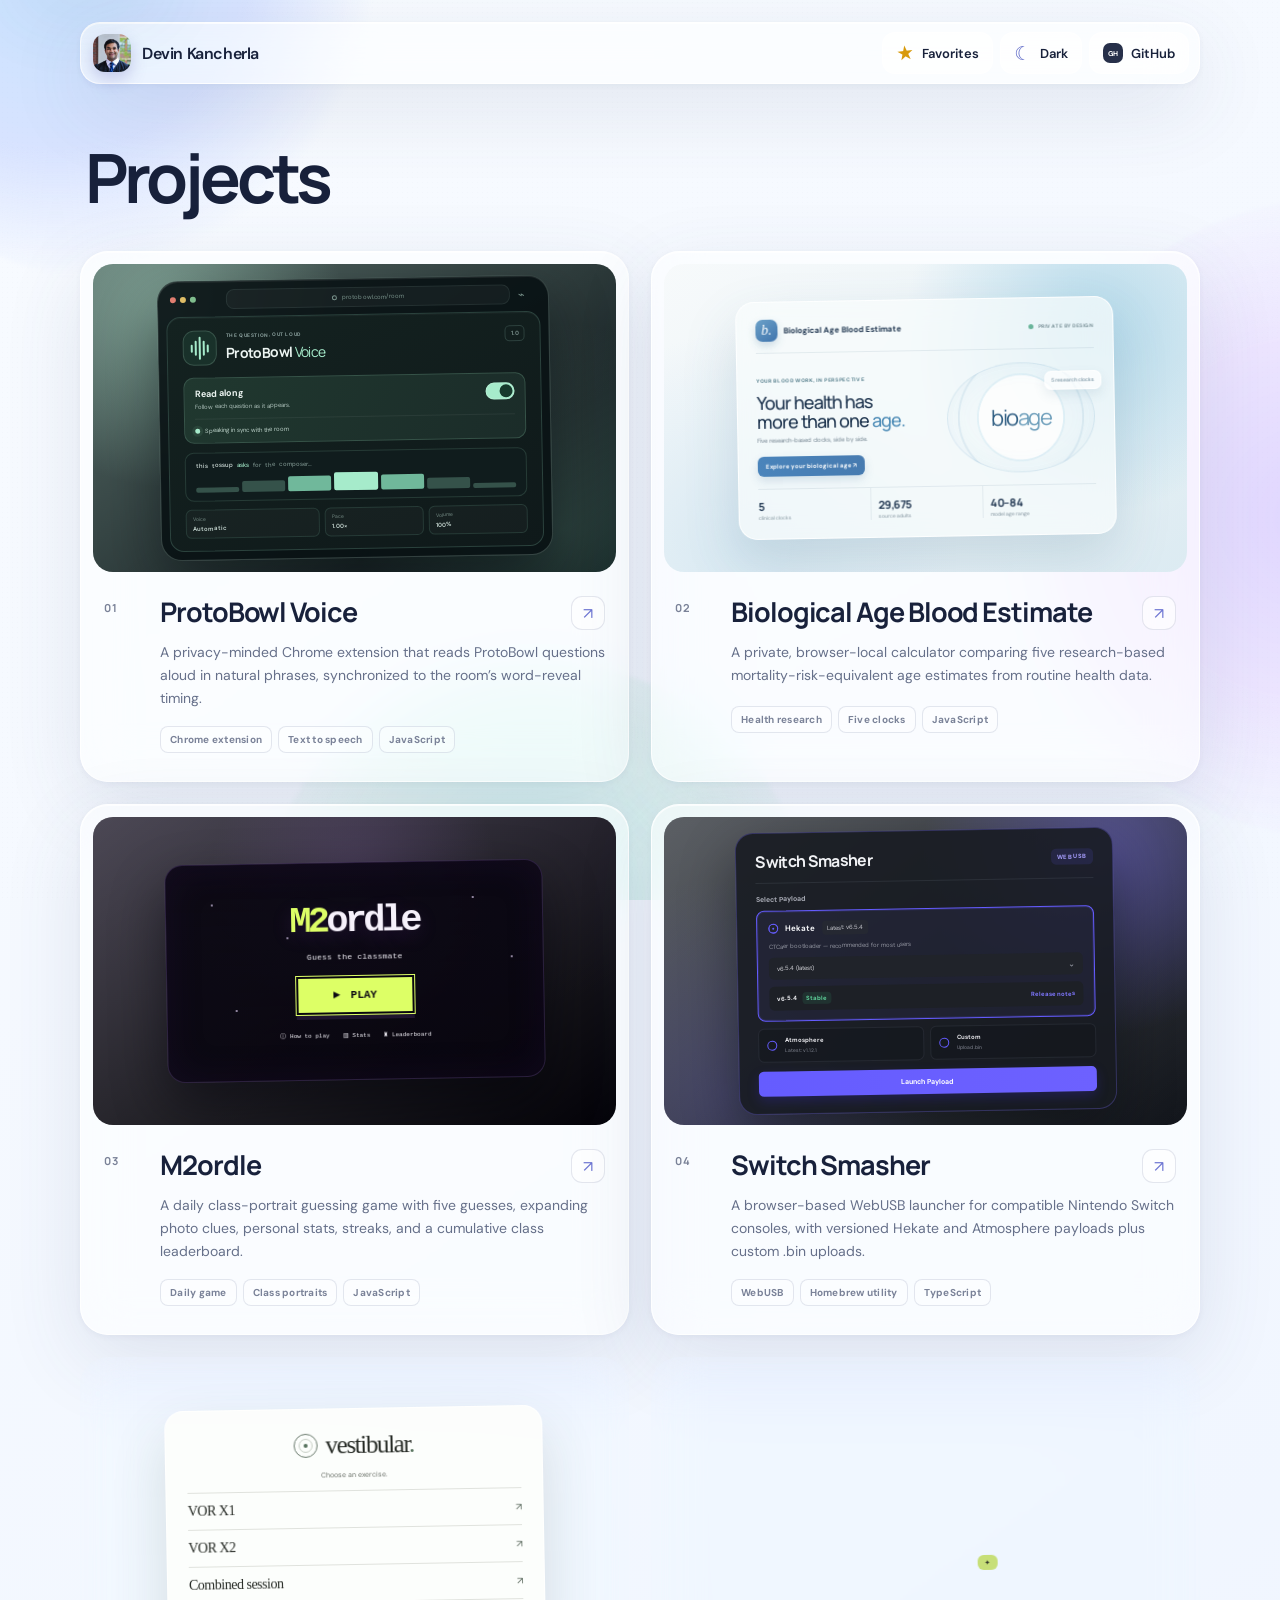
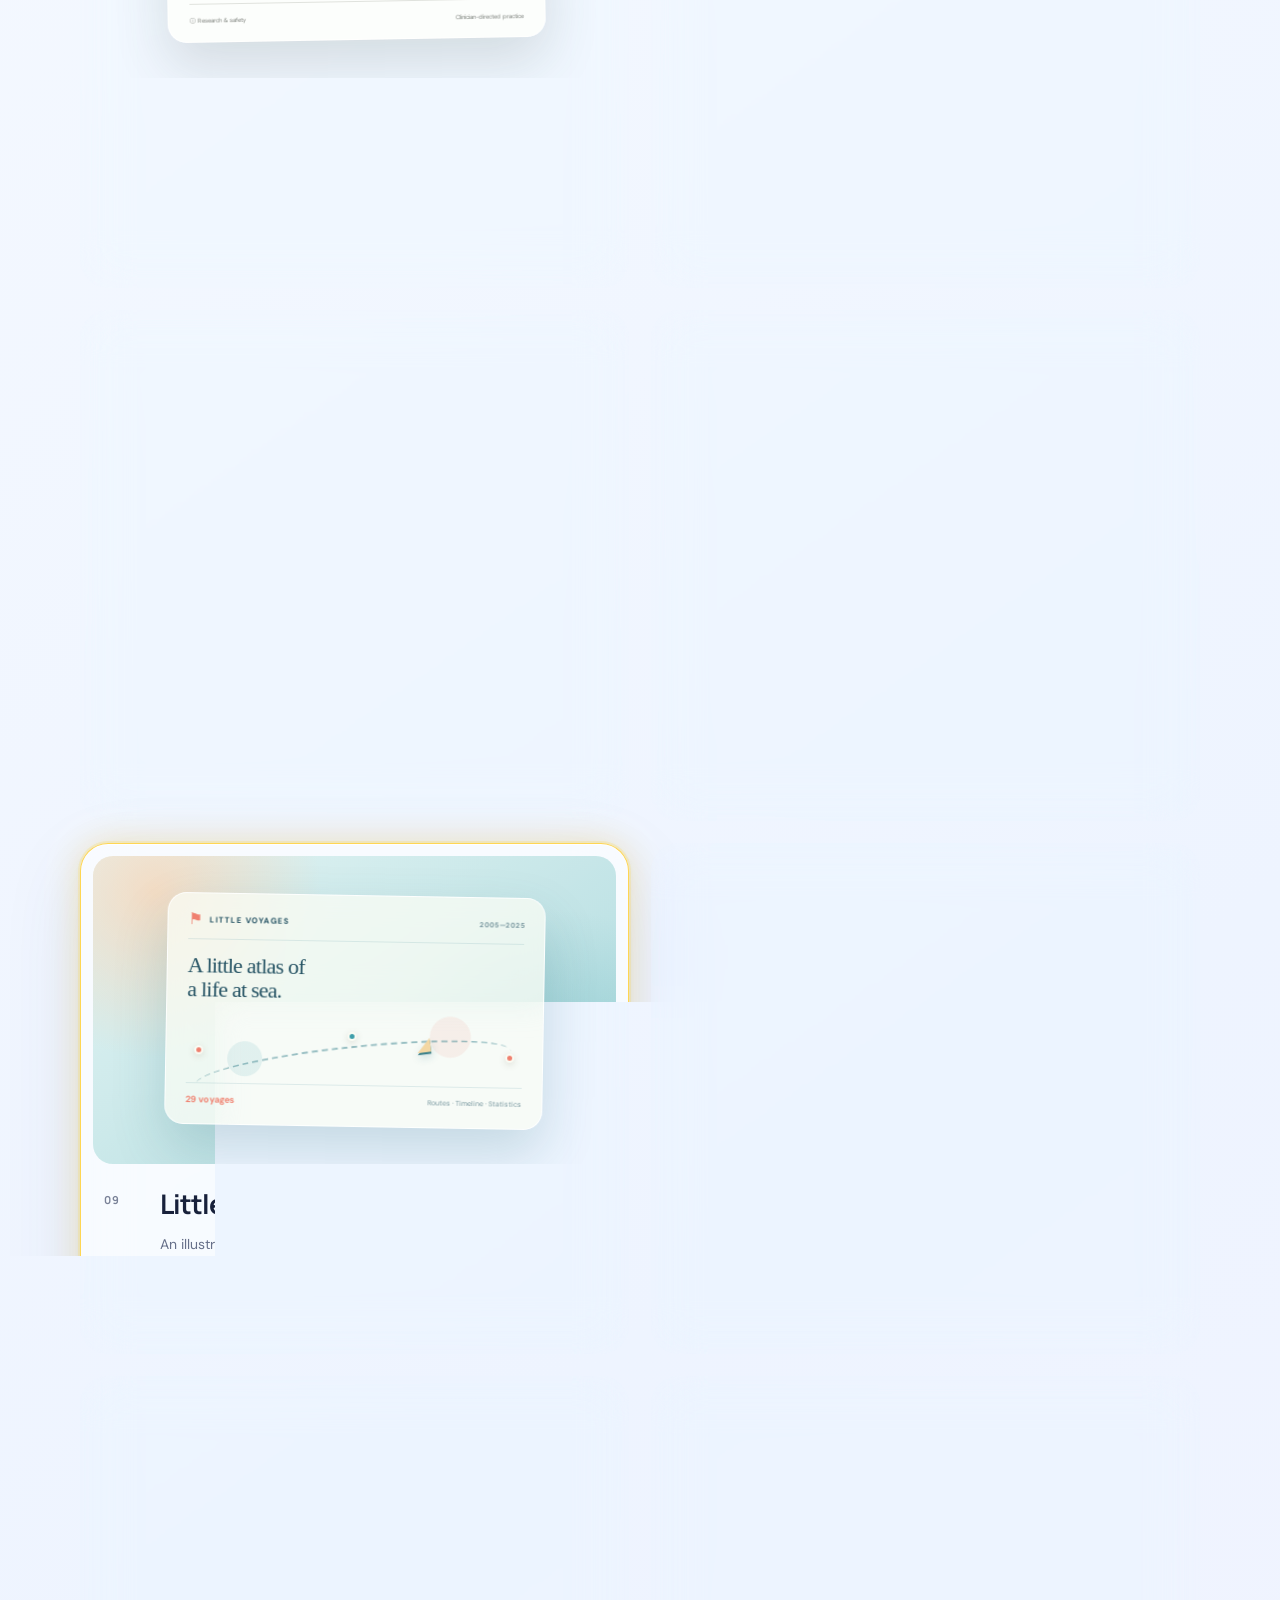
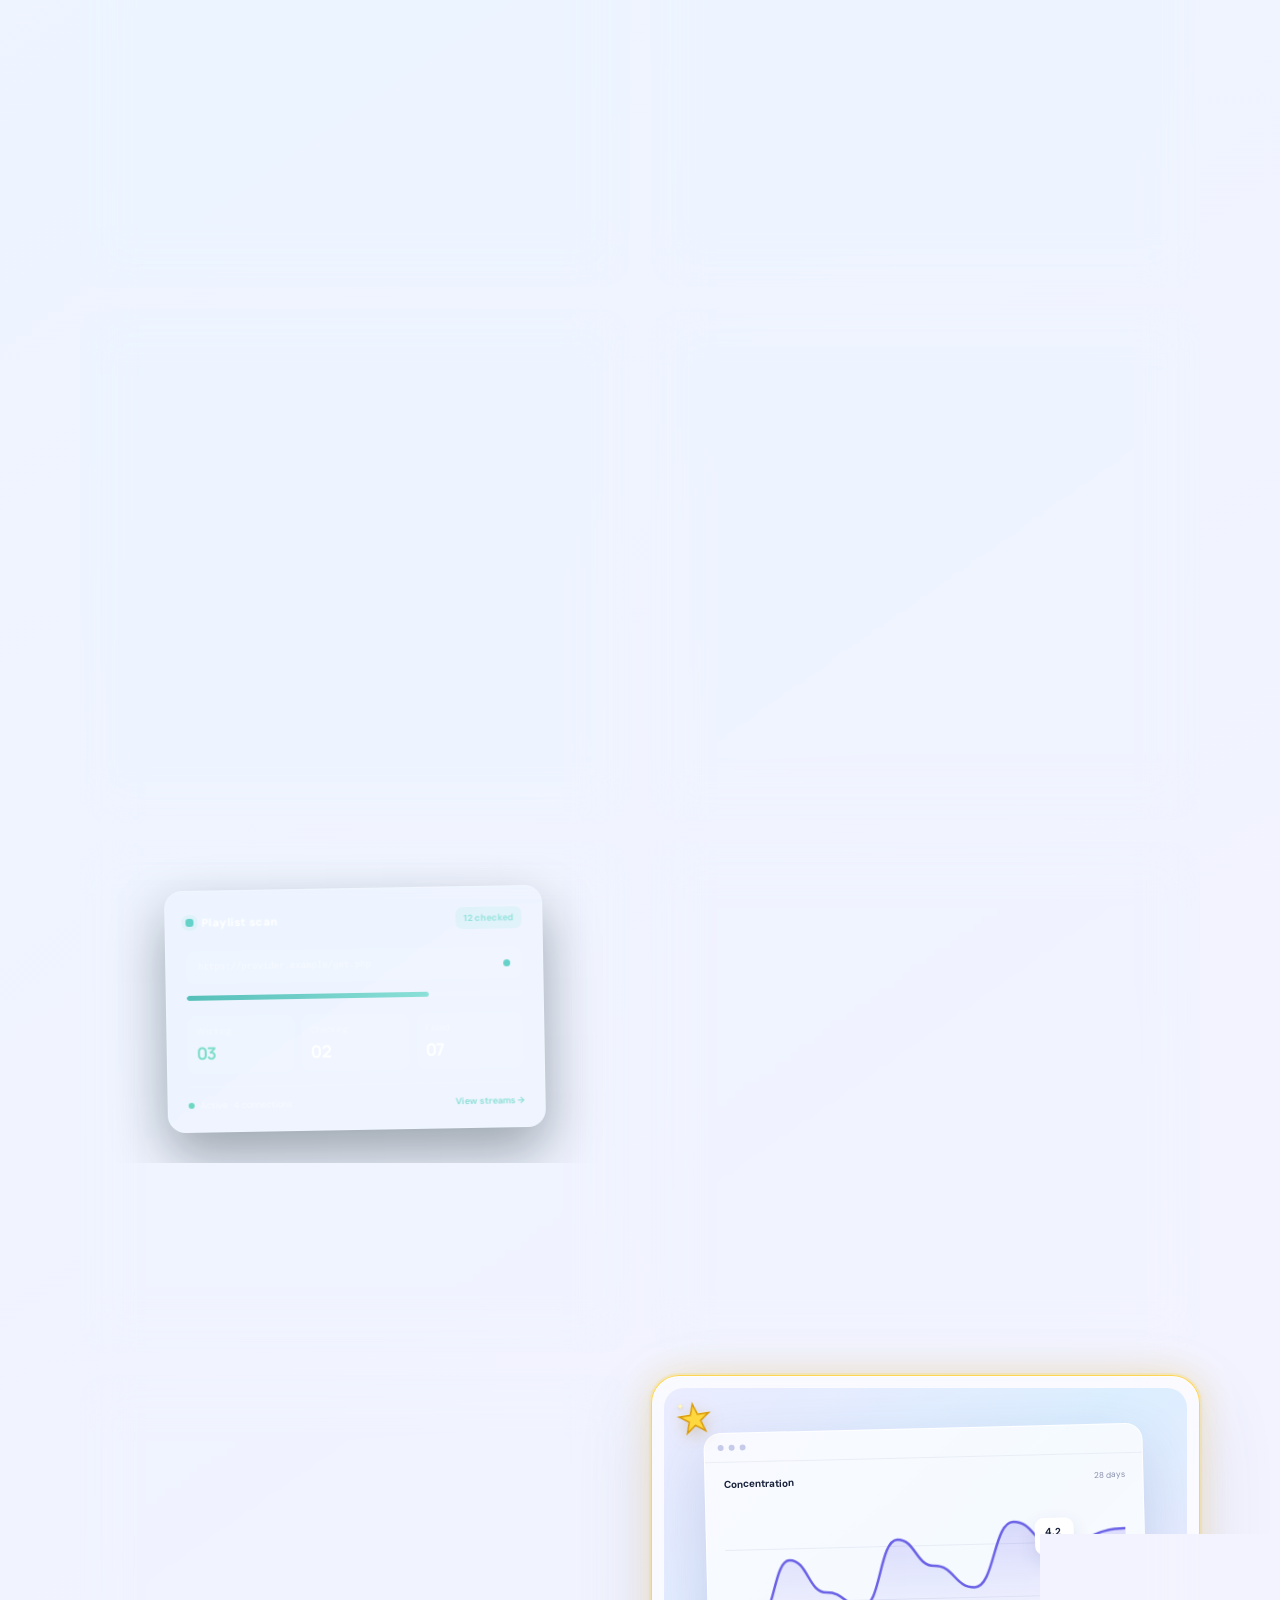
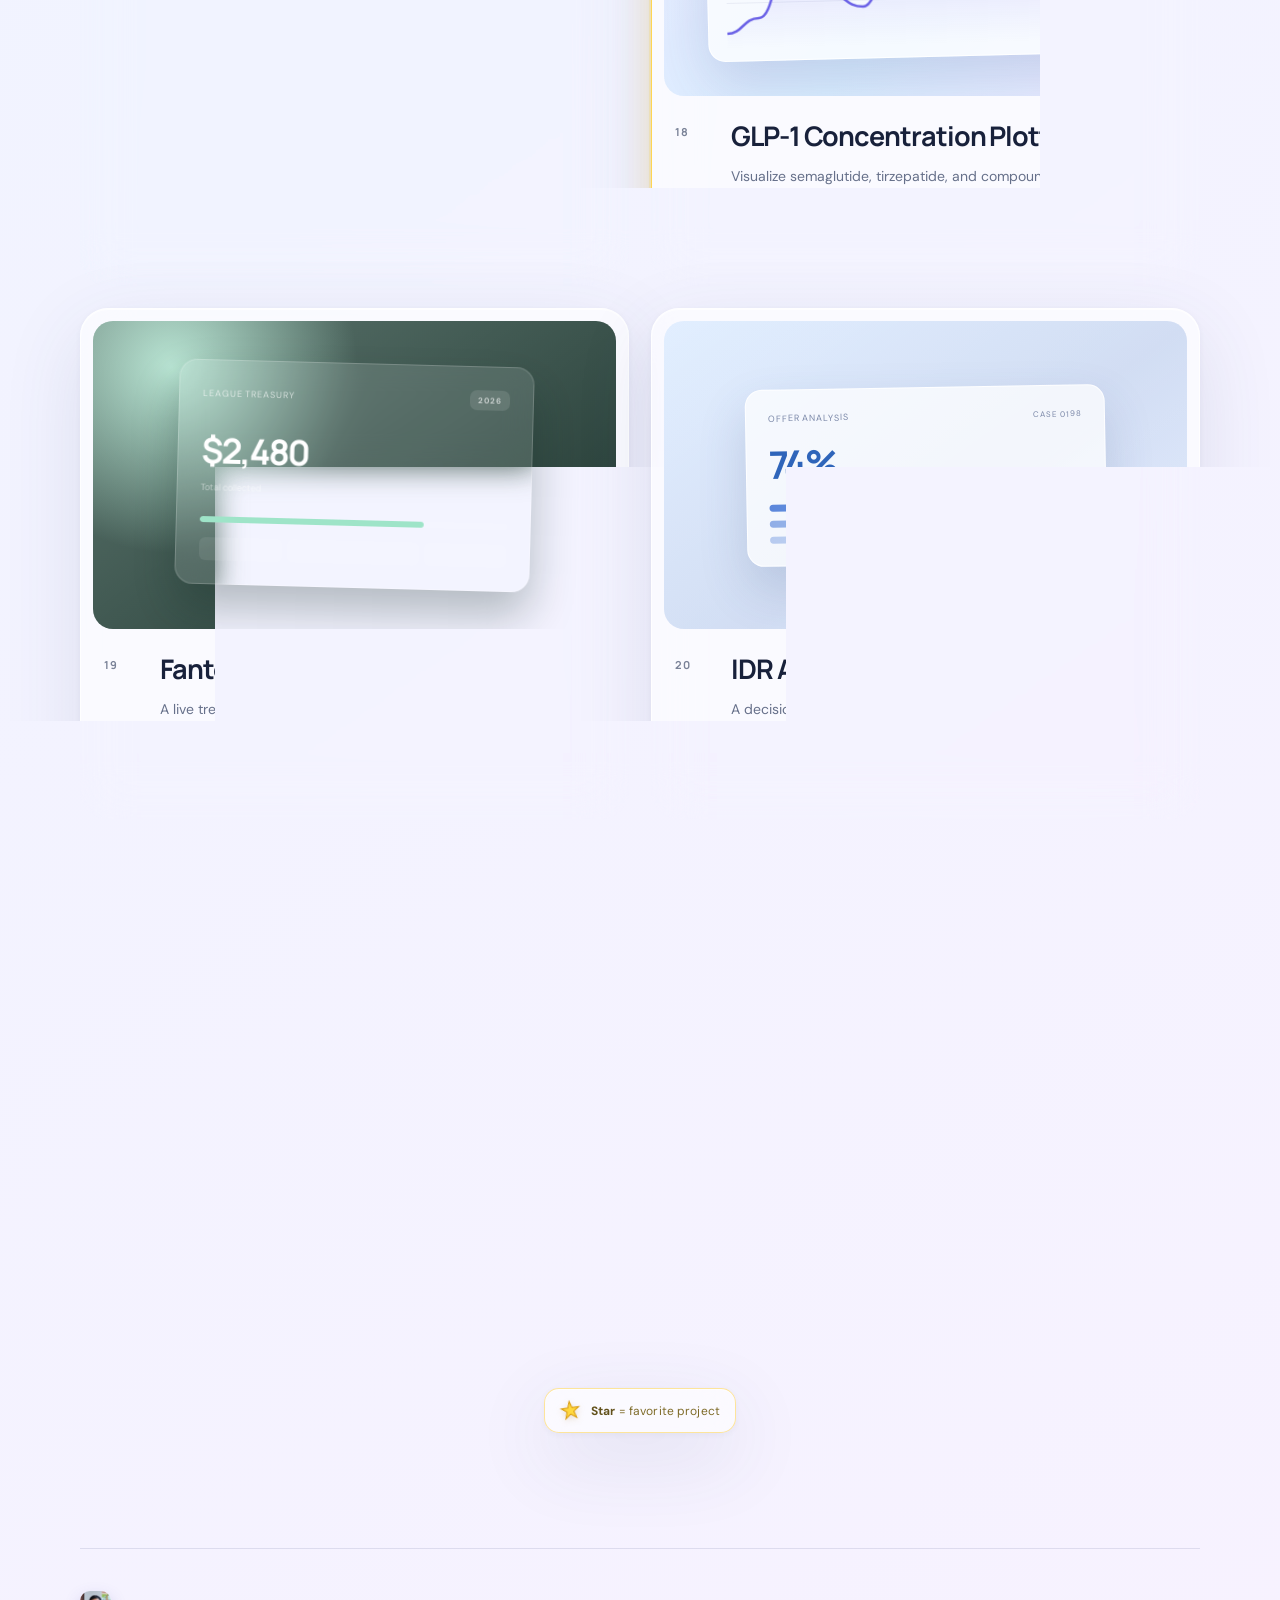
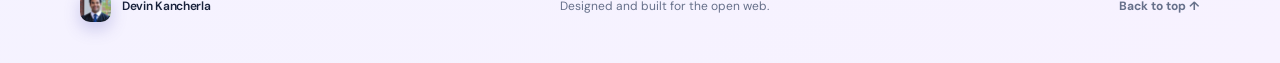
==== commit 0790e398: "Add ProtoBowl Voice project" ====
--- a/index.html
+++ b/index.html
@@ -45,7 +45,7 @@
       href="https://fonts.googleapis.com/css2?family=DM+Sans:wght@400;500;600;700&amp;family=Manrope:wght@400;500;600;700&amp;display=swap"
       rel="stylesheet"
     />
-    <link rel="stylesheet" href="./styles.css?v=20261104" />
+    <link rel="stylesheet" href="./styles.css?v=20261111" />
     <script src="./script.js?v=20261104" defer></script>
   </head>
   <body>
@@ -106,6 +106,52 @@
         <div class="project-grid" id="project-grid">
           <article class="project-card glass reveal-card">
             <a
+              class="project-preview preview-protovoice"
+              href="https://github.com/dev1niscool/protobowl-voice"
+              target="_blank"
+              rel="noreferrer"
+              aria-label="View ProtoBowl Voice Chrome extension on GitHub"
+            >
+              <div class="protovoice-browser" aria-hidden="true">
+                <div class="pv-browserbar">
+                  <span><i></i><i></i><i></i></span>
+                  <small><i></i> protobowl.com/room</small>
+                  <b>⌁</b>
+                </div>
+                <div class="pv-popup">
+                  <div class="pv-head">
+                    <span class="pv-mark"><i></i><i></i><i></i><i></i><i></i></span>
+                    <div><small>THE QUESTION, OUT LOUD</small><strong>ProtoBowl <em>Voice</em></strong></div>
+                    <b>1.0</b>
+                  </div>
+                  <div class="pv-reader">
+                    <div><strong>Read along</strong><small>Follow each question as it appears.</small></div>
+                    <i class="pv-toggle"></i>
+                    <span><i></i> Speaking in sync with the room</span>
+                  </div>
+                  <div class="pv-clue">
+                    <span><b>this</b><b>tossup</b><b>asks</b><b>for</b><b>the</b><b>composer…</b></span>
+                    <div><i></i><i></i><i></i><i></i><i></i><i></i><i></i></div>
+                  </div>
+                  <div class="pv-controls"><span>Voice <b>Automatic</b></span><span>Pace <b>1.00×</b></span><span>Volume <b>100%</b></span></div>
+                </div>
+              </div>
+            </a>
+            <div class="project-info">
+              <div class="project-number">01</div>
+              <div class="project-copy">
+                <div class="project-title-line">
+                  <h3>ProtoBowl Voice</h3>
+                  <a class="arrow-link" href="https://github.com/dev1niscool/protobowl-voice" target="_blank" rel="noreferrer" aria-label="View ProtoBowl Voice on GitHub">↗</a>
+                </div>
+                <p>A privacy-minded Chrome extension that reads ProtoBowl questions aloud in natural phrases, synchronized to the room’s word-reveal timing.</p>
+                <div class="tag-list"><span>Chrome extension</span><span>Text to speech</span><span>JavaScript</span></div>
+              </div>
+            </div>
+          </article>
+
+          <article class="project-card glass reveal-card">
+            <a
               class="project-preview preview-bioage"
               href="https://dev1niscool.github.io/BioBloodAge/"
               target="_blank"
@@ -127,7 +173,7 @@
               </div>
             </a>
             <div class="project-info">
-              <div class="project-number">01</div>
+              <div class="project-number">02</div>
               <div class="project-copy">
                 <div class="project-title-line">
                   <h3>Biological Age Blood Estimate</h3>
@@ -157,7 +203,7 @@
               </div>
             </a>
             <div class="project-info">
-              <div class="project-number">02</div>
+              <div class="project-number">03</div>
               <div class="project-copy">
                 <div class="project-title-line">
                   <h3>M2ordle</h3>
@@ -191,7 +237,7 @@
               </div>
             </a>
             <div class="project-info">
-              <div class="project-number">03</div>
+              <div class="project-number">04</div>
               <div class="project-copy">
                 <div class="project-title-line">
                   <h3>Switch Smasher</h3>
@@ -226,7 +272,7 @@
               </div>
             </a>
             <div class="project-info">
-              <div class="project-number">04</div>
+              <div class="project-number">05</div>
               <div class="project-copy">
                 <div class="project-title-line">
                   <h3>Vestibular</h3>
@@ -261,7 +307,7 @@
               </div>
             </a>
             <div class="project-info">
-              <div class="project-number">05</div>
+              <div class="project-number">06</div>
               <div class="project-copy">
                 <div class="project-title-line">
                   <h3>TailorStitch</h3>
@@ -296,7 +342,7 @@
               </div>
             </a>
             <div class="project-info">
-              <div class="project-number">06</div>
+              <div class="project-number">07</div>
               <div class="project-copy">
                 <div class="project-title-line">
                   <h3>FakeMessages</h3>
@@ -324,7 +370,7 @@
               </div>
             </a>
             <div class="project-info">
-              <div class="project-number">07</div>
+              <div class="project-number">08</div>
               <div class="project-copy">
                 <div class="project-title-line">
                   <h3>GSB Atlas</h3>
@@ -356,7 +402,7 @@
               </div>
             </a>
             <div class="project-info">
-              <div class="project-number">08</div>
+              <div class="project-number">09</div>
               <div class="project-copy">
                 <div class="project-title-line">
                   <h3>Little Voyages</h3>
@@ -388,7 +434,7 @@
               </div>
             </a>
             <div class="project-info">
-              <div class="project-number">09</div>
+              <div class="project-number">10</div>
               <div class="project-copy">
                 <div class="project-title-line">
                   <h3>On Repeat</h3>
@@ -424,7 +470,7 @@
               </div>
             </a>
             <div class="project-info">
-              <div class="project-number">10</div>
+              <div class="project-number">11</div>
               <div class="project-copy">
                 <div class="project-title-line">
                   <h3>Inside Devin</h3>
@@ -455,7 +501,7 @@
               </div>
             </a>
             <div class="project-info">
-              <div class="project-number">11</div>
+              <div class="project-number">12</div>
               <div class="project-copy">
                 <div class="project-title-line">
                   <h3>Stremio Live TV</h3>
@@ -485,7 +531,7 @@
               </div>
             </a>
             <div class="project-info">
-              <div class="project-number">12</div>
+              <div class="project-number">13</div>
               <div class="project-copy">
                 <div class="project-title-line">
                   <h3>Clearpage</h3>
@@ -514,7 +560,7 @@
               </div>
             </a>
             <div class="project-info">
-              <div class="project-number">13</div>
+              <div class="project-number">14</div>
               <div class="project-copy">
                 <div class="project-title-line">
                   <h3>Inde — News Tracker</h3>
@@ -553,7 +599,7 @@
               </div>
             </a>
             <div class="project-info">
-              <div class="project-number">14</div>
+              <div class="project-number">15</div>
               <div class="project-copy">
                 <div class="project-title-line">
                   <h3>M3U Playlist Scanner</h3>
@@ -593,7 +639,7 @@
               </div>
             </a>
             <div class="project-info">
-              <div class="project-number">15</div>
+              <div class="project-number">16</div>
               <div class="project-copy">
                 <div class="project-title-line">
                   <h3>Autonomic Pharmacology Lab</h3>
@@ -628,7 +674,7 @@
               </div>
             </a>
             <div class="project-info">
-              <div class="project-number">16</div>
+              <div class="project-number">17</div>
               <div class="project-copy">
                 <div class="project-title-line">
                   <h3>Market Signals</h3>
@@ -663,7 +709,7 @@
               </div>
             </a>
             <div class="project-info">
-              <div class="project-number">17</div>
+              <div class="project-number">18</div>
               <div class="project-copy">
                 <div class="project-title-line">
                   <h3>GLP-1 Concentration Plotter</h3>
@@ -692,7 +738,7 @@
               </div>
             </a>
             <div class="project-info">
-              <div class="project-number">18</div>
+              <div class="project-number">19</div>
               <div class="project-copy">
                 <div class="project-title-line">
                   <h3>FanterFootbah Treasurer</h3>
@@ -719,7 +765,7 @@
               </div>
             </a>
             <div class="project-info">
-              <div class="project-number">19</div>
+              <div class="project-number">20</div>
               <div class="project-copy">
                 <div class="project-title-line">
                   <h3>IDR Arbitration Tool</h3>
@@ -747,7 +793,7 @@
               </div>
             </a>
             <div class="project-info">
-              <div class="project-number">20</div>
+              <div class="project-number">21</div>
               <div class="project-copy">
                 <div class="project-title-line">
                   <h3>GLP-1 Evidence Atlas</h3>
@@ -775,7 +821,7 @@
               </div>
             </a>
             <div class="project-info">
-              <div class="project-number">21</div>
+              <div class="project-number">22</div>
               <div class="project-copy">
                 <div class="project-title-line">
                   <h3>Instagram Unfollower Checker</h3>
--- a/styles.css
+++ b/styles.css
@@ -177,6 +177,15 @@
 html[data-theme="dark"] .project-card:hover { box-shadow: 0 30px 90px rgba(0,0,0,.34), inset 0 1px 0 var(--glass-highlight); }
 html[data-theme="dark"] .project-card.project-favorite:hover { box-shadow: 0 0 0 2px rgba(255,218,75,.27), 0 0 46px rgba(255,199,36,.23), 0 30px 90px rgba(0,0,0,.34), inset 0 1px 0 var(--glass-highlight); }
 
+.preview-protovoice { background: radial-gradient(circle at 14% 15%, rgba(166,235,203,.42), transparent 34%), radial-gradient(circle at 90% 86%, rgba(96,142,126,.3), transparent 38%), linear-gradient(145deg, #203b36, #0b1618 72%); }
+.protovoice-browser { width: 84%; max-width: 392px; padding: 8px; border: 1px solid rgba(194,225,214,.22); border-radius: 21px; color: #edf5f2; background: rgba(8,17,19,.9); box-shadow: 0 25px 58px rgba(3,10,11,.42), inset 0 1px 0 rgba(255,255,255,.08); transform: rotate(-1deg); }
+.pv-browserbar { display: grid; grid-template-columns: 48px 1fr 18px; align-items: center; gap: 8px; height: 27px; padding: 0 4px 7px; color: #78918a; }.pv-browserbar > span { display: flex; gap: 4px; }.pv-browserbar > span i { width: 6px; height: 6px; border-radius: 50%; background: #e17e70; }.pv-browserbar > span i:nth-child(2) { background: #dfbd66; }.pv-browserbar > span i:nth-child(3) { background: #7fbd8d; }.pv-browserbar small { display: flex; align-items: center; justify-content: center; gap: 5px; min-width: 0; padding: 5px 9px; border: 1px solid rgba(170,202,191,.1); border-radius: 8px; background: rgba(255,255,255,.04); font-size: 6px; letter-spacing: .02em; }.pv-browserbar small i { width: 5px; height: 5px; border: 1px solid #78918a; border-radius: 50%; }.pv-browserbar > b { font-size: 11px; font-weight: 400; }
+.pv-popup { padding: 13px 15px 12px; border: 1px solid #2b423d; border-radius: 14px; background: linear-gradient(155deg, #142220, #0f191a); box-shadow: inset 0 1px 0 rgba(255,255,255,.04); }
+.pv-head { display: grid; grid-template-columns: 34px 1fr auto; align-items: center; gap: 9px; }.pv-mark { width: 34px; height: 35px; display: flex; align-items: center; justify-content: center; gap: 2px; border: 1px solid #375349; border-radius: 11px; color: #a6ebcb; background: #19312a; }.pv-mark i { display: block; width: 2px; border-radius: 2px; background: currentColor; }.pv-mark i:nth-child(1), .pv-mark i:nth-child(5) { height: 8px; }.pv-mark i:nth-child(2), .pv-mark i:nth-child(4) { height: 15px; }.pv-mark i:nth-child(3) { height: 23px; }.pv-head div small { display: block; margin-bottom: 3px; color: #8ea4a1; font-size: 5px; font-weight: 700; letter-spacing: .12em; }.pv-head div strong { font-family: "Manrope", sans-serif; font-size: 14px; letter-spacing: -.045em; }.pv-head div strong em { color: #a6ebcb; font-style: normal; font-weight: 400; }.pv-head > b { align-self: start; padding: 3px 5px; border: 1px solid #2c403d; border-radius: 5px; color: #728784; font-size: 6px; }
+.pv-reader { display: grid; grid-template-columns: 1fr auto; gap: 8px; margin: 12px 0 9px; padding: 9px 10px 8px; border: 1px solid #365348; border-radius: 10px; background: linear-gradient(120deg, #20382f, #1b2c29); }.pv-reader div strong { display: block; font-size: 9px; }.pv-reader div small { display: block; margin-top: 3px; color: #adc0ba; font-size: 6px; }.pv-toggle { position: relative; width: 29px; height: 17px; border-radius: 10px; background: #a6ebcb; box-shadow: inset 0 0 0 1px rgba(255,255,255,.16); }.pv-toggle::after { content: ""; position: absolute; top: 2px; right: 2px; width: 13px; height: 13px; border-radius: 50%; background: #173a2d; }.pv-reader > span { grid-column: 1 / -1; display: flex; align-items: center; gap: 5px; padding-top: 7px; border-top: 1px solid rgba(255,255,255,.06); color: #bdd3ca; font-size: 6px; }.pv-reader > span i { width: 5px; height: 5px; border-radius: 50%; background: #a6ebcb; box-shadow: 0 0 0 3px rgba(166,235,203,.08); }
+.pv-clue { padding: 8px 10px; border: 1px solid #263b36; border-radius: 9px; background: #101c1d; }.pv-clue > span { display: flex; gap: 4px; overflow: hidden; white-space: nowrap; }.pv-clue > span b { color: #778d88; font-size: 6px; font-weight: 500; }.pv-clue > span b:nth-child(-n+3) { color: #dce9e5; }.pv-clue > span b:nth-child(3) { color: #a6ebcb; }.pv-clue > div { display: flex; align-items: end; gap: 3px; height: 18px; margin-top: 5px; }.pv-clue > div i { flex: 1; height: 5px; border-radius: 2px; background: #35524a; }.pv-clue > div i:nth-child(2), .pv-clue > div i:nth-child(6) { height: 11px; }.pv-clue > div i:nth-child(3), .pv-clue > div i:nth-child(5) { height: 15px; background: #70b89b; }.pv-clue > div i:nth-child(4) { height: 18px; background: #a6ebcb; }
+.pv-controls { display: grid; grid-template-columns: 1.35fr 1fr 1fr; gap: 5px; margin-top: 8px; }.pv-controls span { padding: 5px 6px; border: 1px solid #263a36; border-radius: 6px; color: #758b85; background: rgba(255,255,255,.025); font-size: 5px; }.pv-controls b { display: block; margin-top: 2px; color: #c8d9d3; font-size: 6px; font-weight: 600; }
+
 .preview-bioage { background: radial-gradient(circle at 82% 20%, rgba(137,197,224,.64), transparent 38%), radial-gradient(circle at 15% 90%, rgba(202,225,238,.72), transparent 40%), linear-gradient(145deg, #f4f8fa, #dcebf2); }
 .bioage-panel { width: 82%; max-width: 378px; padding: 17px 19px; border: 1px solid rgba(255,255,255,.9); border-radius: 19px; color: #203650; background: rgba(249,252,253,.72); box-shadow: 0 24px 54px rgba(59,104,131,.18); backdrop-filter: blur(15px); transform: rotate(-1deg); }
 .bioage-head { display: flex; align-items: center; justify-content: space-between; gap: 12px; padding-bottom: 11px; border-bottom: 1px solid rgba(54,94,119,.1); }.bioage-head > span { display: flex; align-items: center; gap: 6px; font-size: 8px; }.bioage-head > span i { display: grid; place-items: center; width: 22px; height: 22px; border-radius: 7px; color: #fff; background: linear-gradient(145deg,#6ca1c8,#3f74ad); font-family: Georgia, serif; font-size: 14px; font-style: italic; box-shadow: 0 4px 9px rgba(56,105,144,.22); }.bioage-head small { display: flex; align-items: center; gap: 5px; color: #738b92; font-size: 5px; font-weight: 700; letter-spacing: .1em; }.bioage-head small i { width: 5px; height: 5px; border-radius: 50%; background: #68b49a; }
@@ -411,6 +420,7 @@
   .pupil-gauge::before { width: 68px; height: 68px; }
   .pupil-gauge span { width: 36px; height: 36px; }
   .market-panel { width: 88%; }
+  .protovoice-browser { width: 90%; transform: rotate(-1deg) scale(.94); }
   .bioage-panel, .m2ordle-panel, .switch-panel, .vestibular-panel, .tailor-panel, .messages-panel, .gsb-panel, .voyages-panel, .spotify-panel, .mri-panel, .stremio-panel, .clearpage-panel, .inde-panel { width: 88%; padding: 17px; }
   .mri-body { grid-template-columns: 100px minmax(0,1fr); gap: 12px; }
   .mri-scan { width: 96px; height: 96px; }.mri-scan i { top: 47px; }.mri-scan b { left: 47px; }
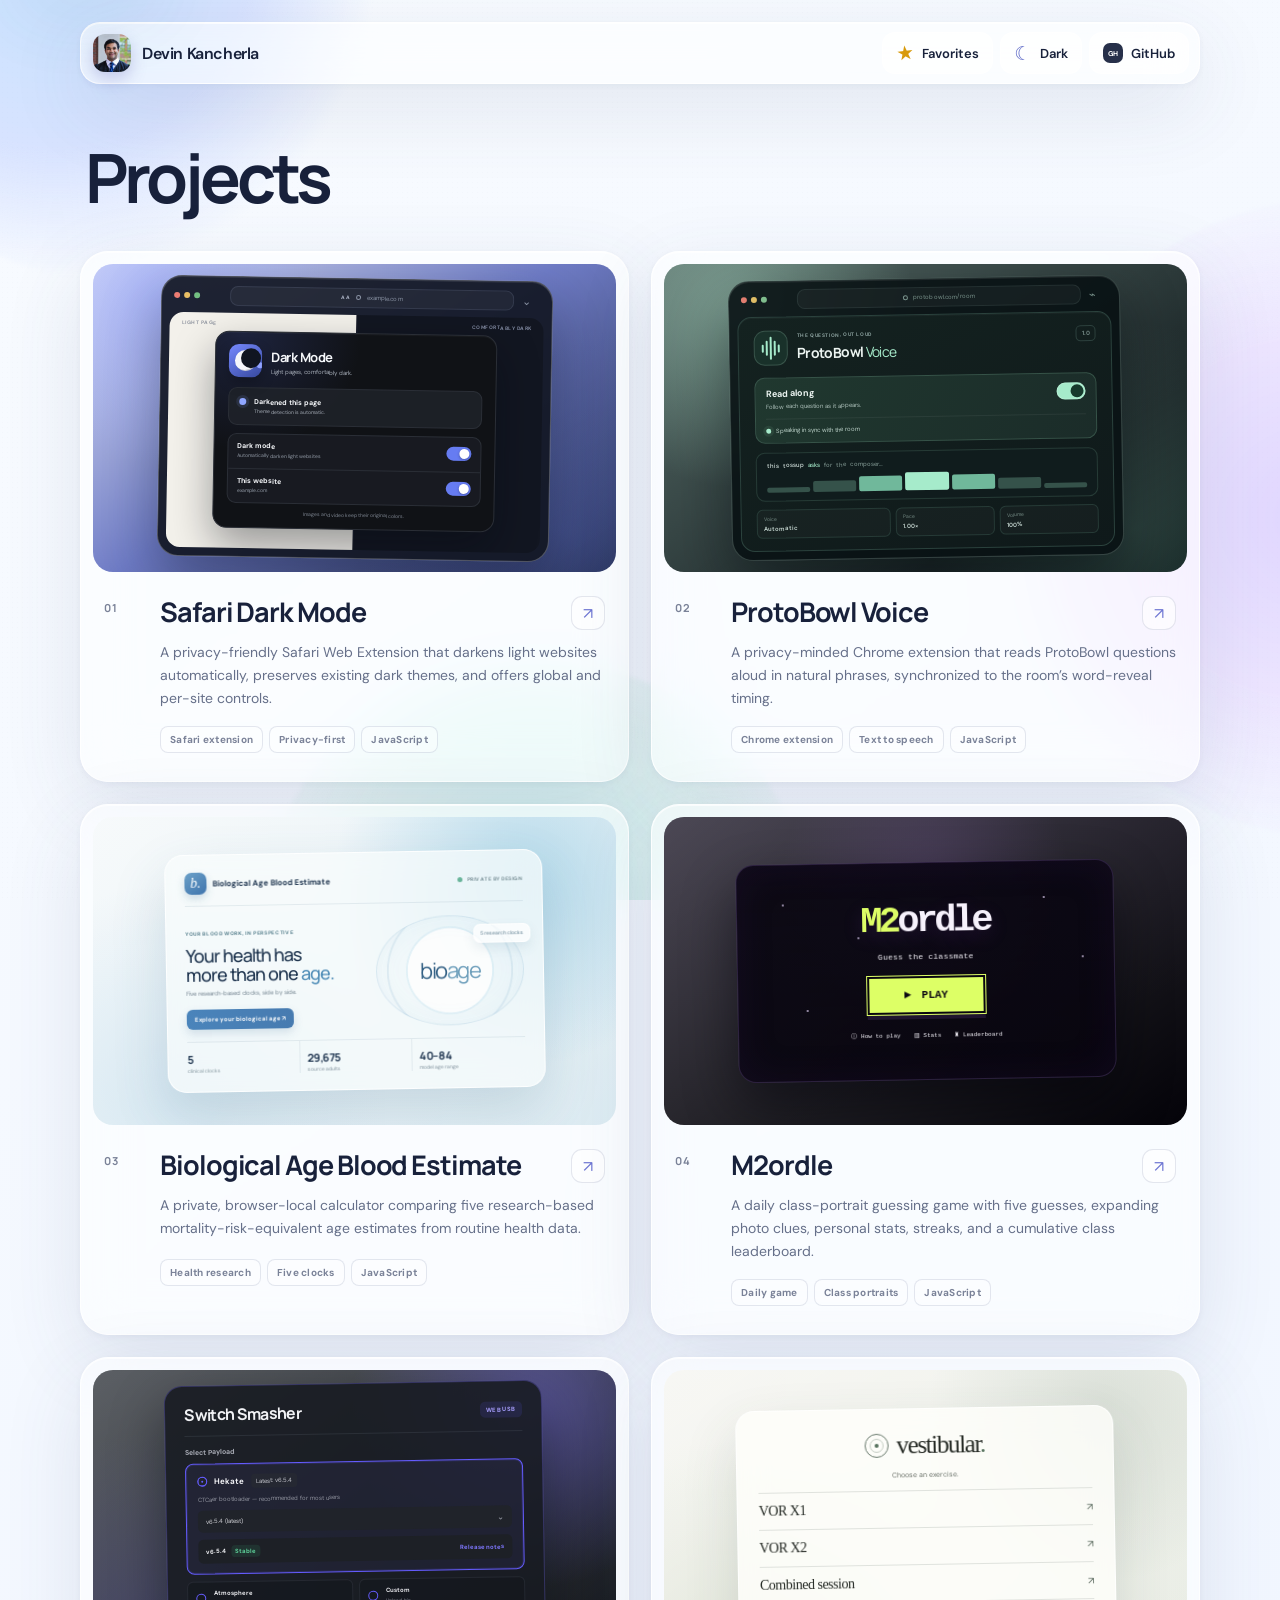
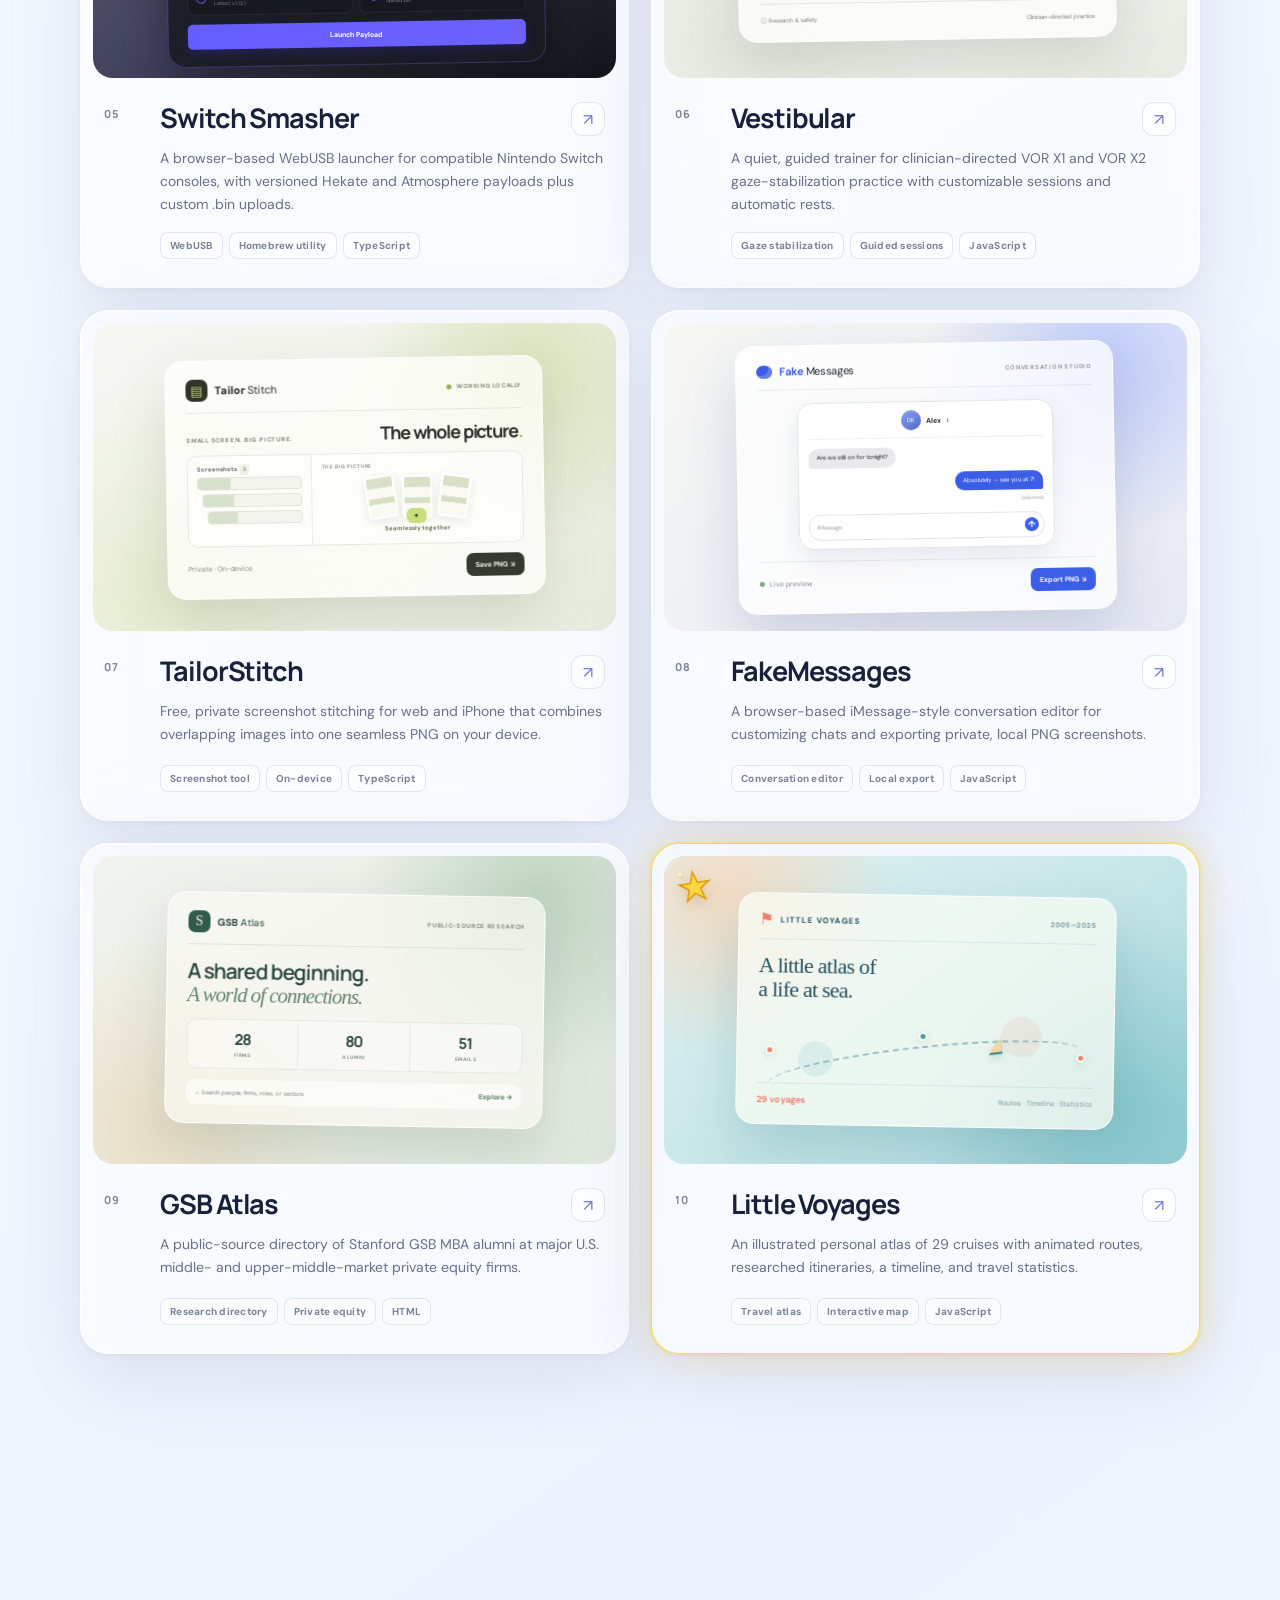
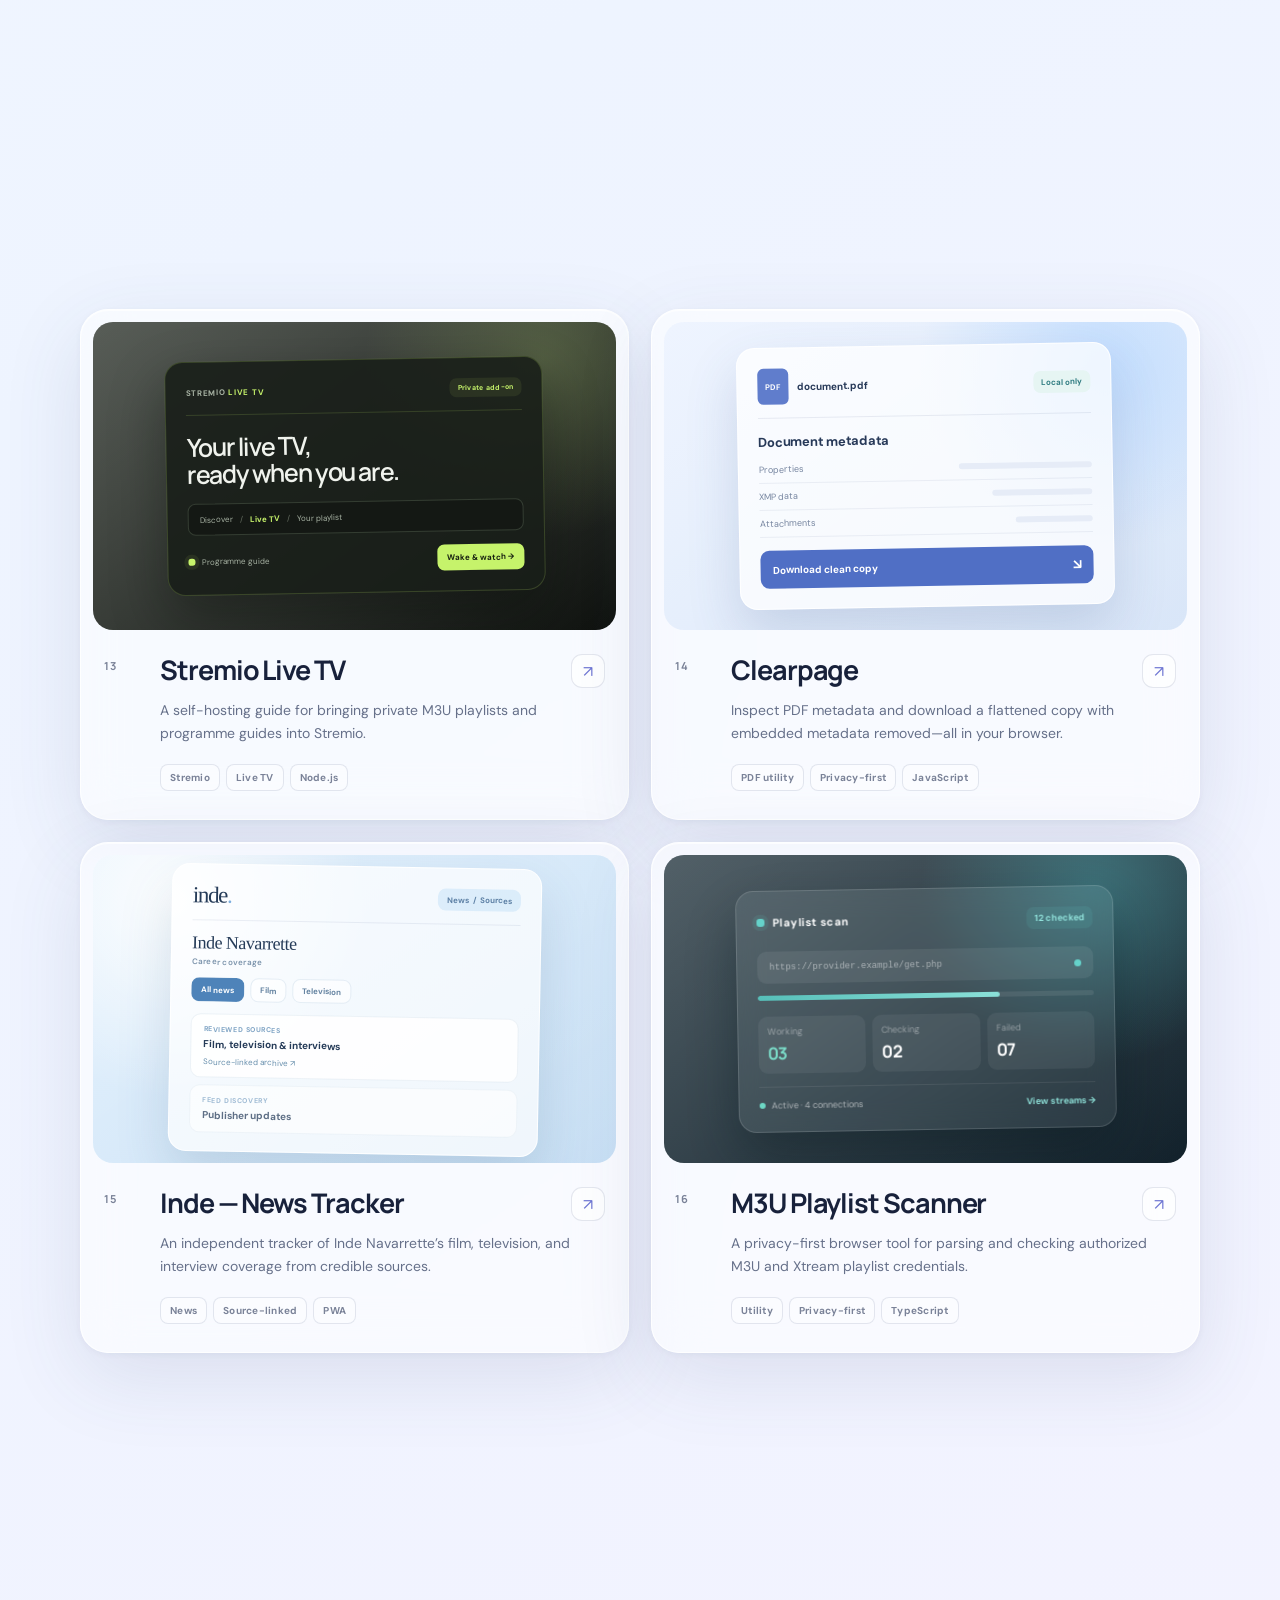
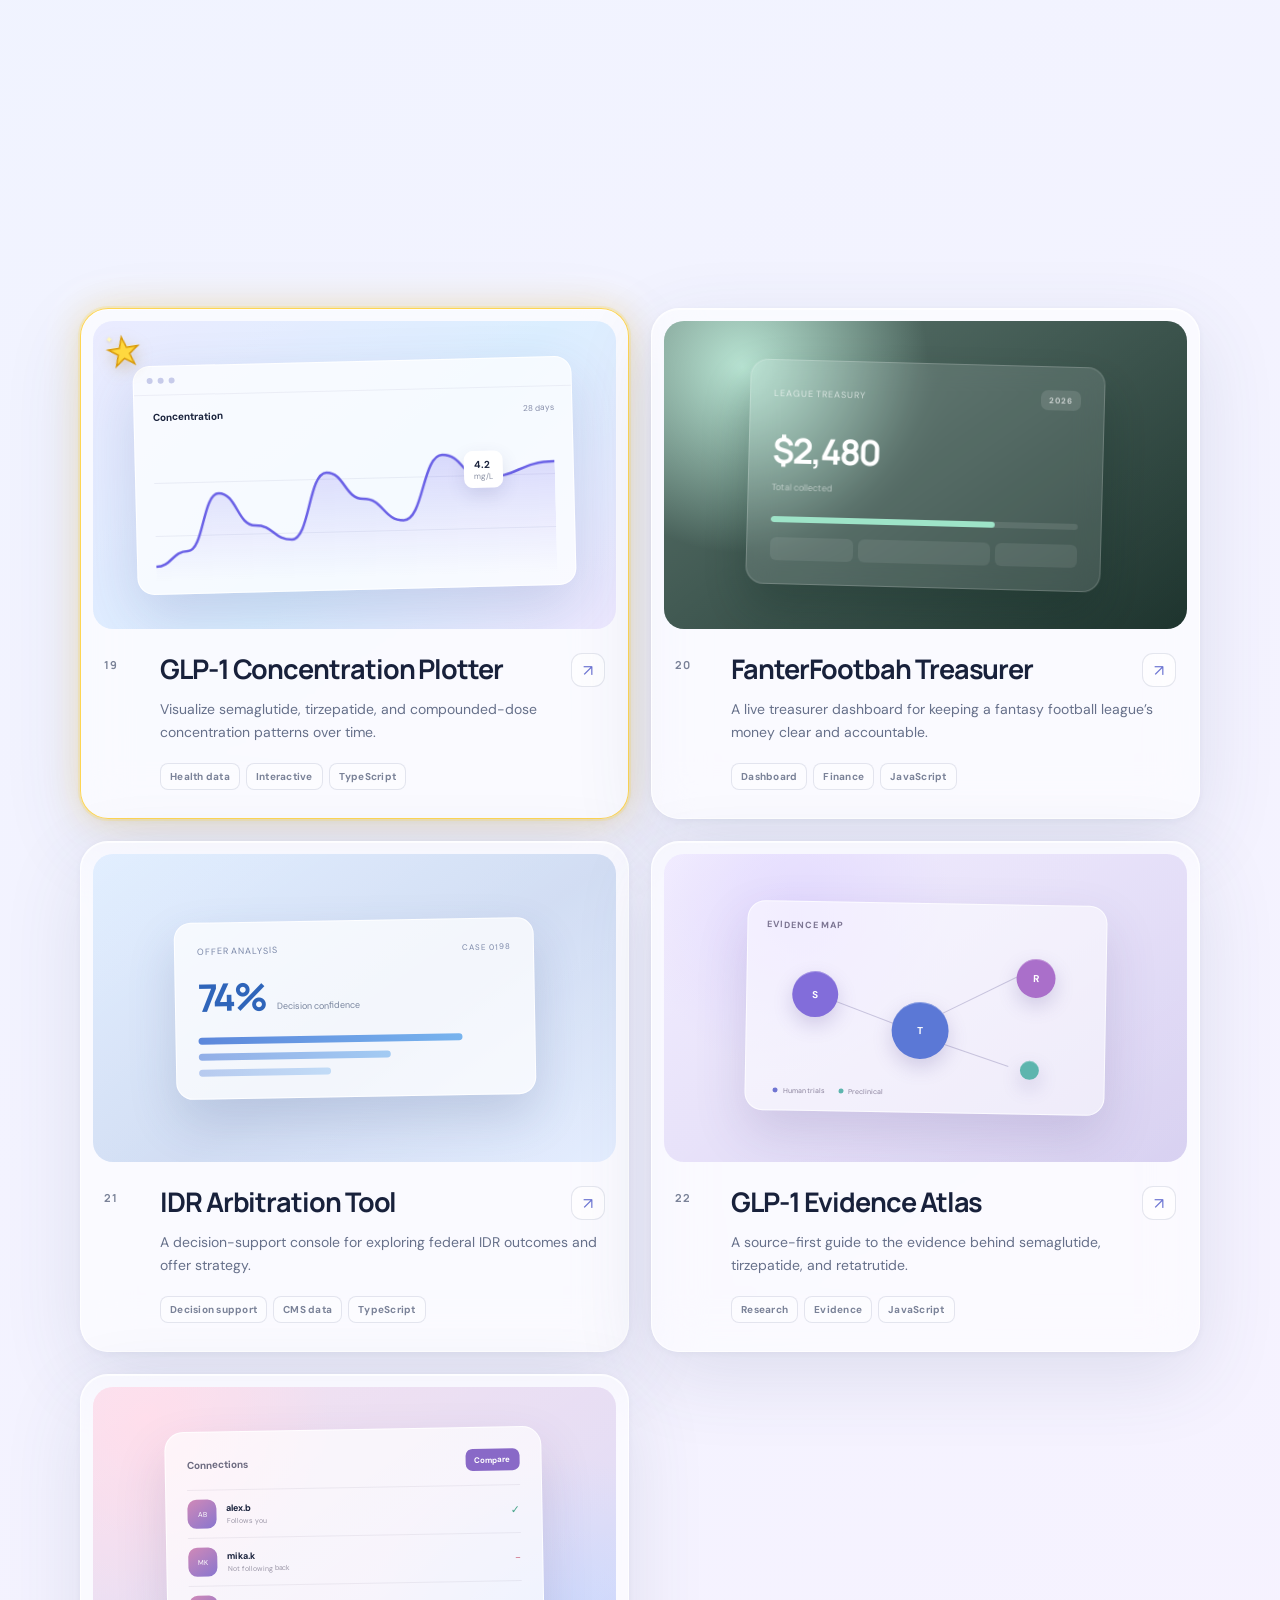
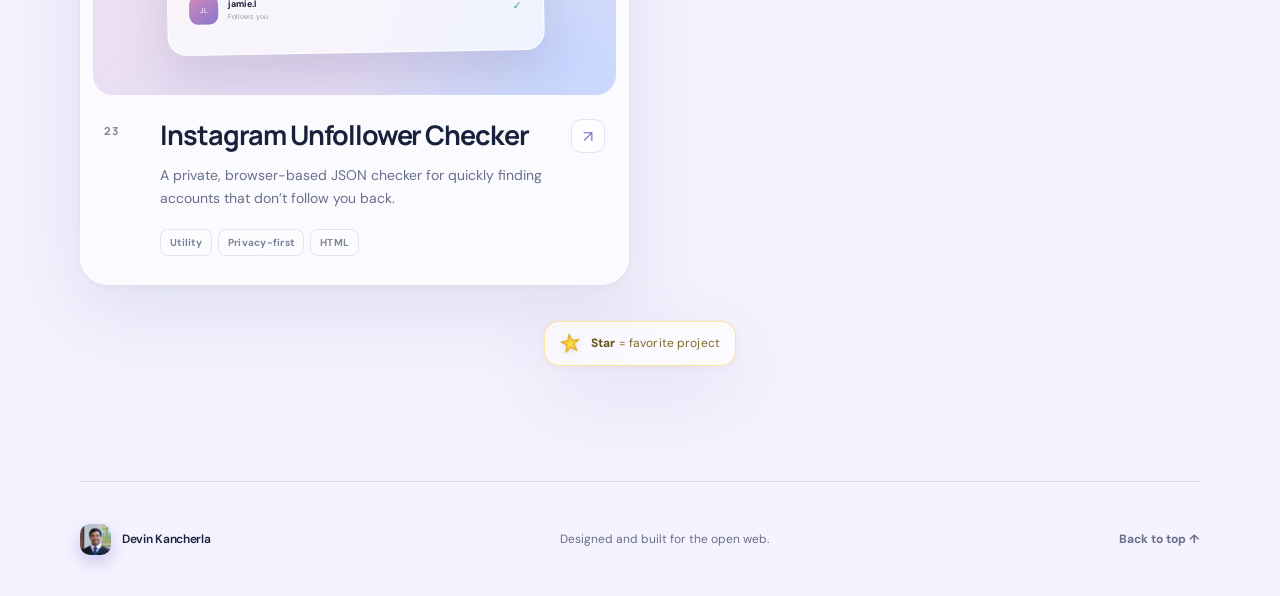
==== commit 5c3efbde: "Add Safari Dark Mode project" ====
--- a/index.html
+++ b/index.html
@@ -45,7 +45,7 @@
       href="https://fonts.googleapis.com/css2?family=DM+Sans:wght@400;500;600;700&amp;family=Manrope:wght@400;500;600;700&amp;display=swap"
       rel="stylesheet"
     />
-    <link rel="stylesheet" href="./styles.css?v=20261111" />
+    <link rel="stylesheet" href="./styles.css?v=20261115" />
     <script src="./script.js?v=20261104" defer></script>
   </head>
   <body>
@@ -106,6 +106,50 @@
         <div class="project-grid" id="project-grid">
           <article class="project-card glass reveal-card">
             <a
+              class="project-preview preview-safaridark"
+              href="https://github.com/dev1niscool/safari-dark-mode/releases"
+              target="_blank"
+              rel="noreferrer"
+              aria-label="Download Safari Dark Mode from GitHub Releases"
+            >
+              <div class="safaridark-browser" aria-hidden="true">
+                <div class="sdm-toolbar">
+                  <span><i></i><i></i><i></i></span>
+                  <small><b>AA</b><i></i> example.com</small>
+                  <b>⌄</b>
+                </div>
+                <div class="sdm-page">
+                  <div class="sdm-page-labels"><span>LIGHT PAGE</span><span>COMFORTABLY DARK</span></div>
+                  <div class="sdm-popup">
+                    <div class="sdm-head">
+                      <span class="sdm-icon"></span>
+                      <div><strong>Dark Mode</strong><small>Light pages, comfortably dark.</small></div>
+                    </div>
+                    <div class="sdm-status"><i></i><span><b>Darkened this page</b><small>Theme detection is automatic.</small></span></div>
+                    <div class="sdm-controls">
+                      <span><b>Dark mode</b><small>Automatically darken light websites</small><i></i></span>
+                      <span><b>This website</b><small>example.com</small><i></i></span>
+                    </div>
+                    <p>Images and video keep their original colors.</p>
+                  </div>
+                </div>
+              </div>
+            </a>
+            <div class="project-info">
+              <div class="project-number">01</div>
+              <div class="project-copy">
+                <div class="project-title-line">
+                  <h3>Safari Dark Mode</h3>
+                  <a class="arrow-link" href="https://github.com/dev1niscool/safari-dark-mode/releases" target="_blank" rel="noreferrer" aria-label="Download Safari Dark Mode from GitHub Releases">↗</a>
+                </div>
+                <p>A privacy-friendly Safari Web Extension that darkens light websites automatically, preserves existing dark themes, and offers global and per-site controls.</p>
+                <div class="tag-list"><span>Safari extension</span><span>Privacy-first</span><span>JavaScript</span></div>
+              </div>
+            </div>
+          </article>
+
+          <article class="project-card glass reveal-card">
+            <a
               class="project-preview preview-protovoice"
               href="https://github.com/dev1niscool/protobowl-voice"
               target="_blank"
@@ -138,7 +182,7 @@
               </div>
             </a>
             <div class="project-info">
-              <div class="project-number">01</div>
+              <div class="project-number">02</div>
               <div class="project-copy">
                 <div class="project-title-line">
                   <h3>ProtoBowl Voice</h3>
@@ -173,7 +217,7 @@
               </div>
             </a>
             <div class="project-info">
-              <div class="project-number">02</div>
+              <div class="project-number">03</div>
               <div class="project-copy">
                 <div class="project-title-line">
                   <h3>Biological Age Blood Estimate</h3>
@@ -203,7 +247,7 @@
               </div>
             </a>
             <div class="project-info">
-              <div class="project-number">03</div>
+              <div class="project-number">04</div>
               <div class="project-copy">
                 <div class="project-title-line">
                   <h3>M2ordle</h3>
@@ -237,7 +281,7 @@
               </div>
             </a>
             <div class="project-info">
-              <div class="project-number">04</div>
+              <div class="project-number">05</div>
               <div class="project-copy">
                 <div class="project-title-line">
                   <h3>Switch Smasher</h3>
@@ -272,7 +316,7 @@
               </div>
             </a>
             <div class="project-info">
-              <div class="project-number">05</div>
+              <div class="project-number">06</div>
               <div class="project-copy">
                 <div class="project-title-line">
                   <h3>Vestibular</h3>
@@ -307,7 +351,7 @@
               </div>
             </a>
             <div class="project-info">
-              <div class="project-number">06</div>
+              <div class="project-number">07</div>
               <div class="project-copy">
                 <div class="project-title-line">
                   <h3>TailorStitch</h3>
@@ -342,7 +386,7 @@
               </div>
             </a>
             <div class="project-info">
-              <div class="project-number">07</div>
+              <div class="project-number">08</div>
               <div class="project-copy">
                 <div class="project-title-line">
                   <h3>FakeMessages</h3>
@@ -370,7 +414,7 @@
               </div>
             </a>
             <div class="project-info">
-              <div class="project-number">08</div>
+              <div class="project-number">09</div>
               <div class="project-copy">
                 <div class="project-title-line">
                   <h3>GSB Atlas</h3>
@@ -402,7 +446,7 @@
               </div>
             </a>
             <div class="project-info">
-              <div class="project-number">09</div>
+              <div class="project-number">10</div>
               <div class="project-copy">
                 <div class="project-title-line">
                   <h3>Little Voyages</h3>
@@ -434,7 +478,7 @@
               </div>
             </a>
             <div class="project-info">
-              <div class="project-number">10</div>
+              <div class="project-number">11</div>
               <div class="project-copy">
                 <div class="project-title-line">
                   <h3>On Repeat</h3>
@@ -470,7 +514,7 @@
               </div>
             </a>
             <div class="project-info">
-              <div class="project-number">11</div>
+              <div class="project-number">12</div>
               <div class="project-copy">
                 <div class="project-title-line">
                   <h3>Inside Devin</h3>
@@ -501,7 +545,7 @@
               </div>
             </a>
             <div class="project-info">
-              <div class="project-number">12</div>
+              <div class="project-number">13</div>
               <div class="project-copy">
                 <div class="project-title-line">
                   <h3>Stremio Live TV</h3>
@@ -531,7 +575,7 @@
               </div>
             </a>
             <div class="project-info">
-              <div class="project-number">13</div>
+              <div class="project-number">14</div>
               <div class="project-copy">
                 <div class="project-title-line">
                   <h3>Clearpage</h3>
@@ -560,7 +604,7 @@
               </div>
             </a>
             <div class="project-info">
-              <div class="project-number">14</div>
+              <div class="project-number">15</div>
               <div class="project-copy">
                 <div class="project-title-line">
                   <h3>Inde — News Tracker</h3>
@@ -599,7 +643,7 @@
               </div>
             </a>
             <div class="project-info">
-              <div class="project-number">15</div>
+              <div class="project-number">16</div>
               <div class="project-copy">
                 <div class="project-title-line">
                   <h3>M3U Playlist Scanner</h3>
@@ -639,7 +683,7 @@
               </div>
             </a>
             <div class="project-info">
-              <div class="project-number">16</div>
+              <div class="project-number">17</div>
               <div class="project-copy">
                 <div class="project-title-line">
                   <h3>Autonomic Pharmacology Lab</h3>
@@ -674,7 +718,7 @@
               </div>
             </a>
             <div class="project-info">
-              <div class="project-number">17</div>
+              <div class="project-number">18</div>
               <div class="project-copy">
                 <div class="project-title-line">
                   <h3>Market Signals</h3>
@@ -709,7 +753,7 @@
               </div>
             </a>
             <div class="project-info">
-              <div class="project-number">18</div>
+              <div class="project-number">19</div>
               <div class="project-copy">
                 <div class="project-title-line">
                   <h3>GLP-1 Concentration Plotter</h3>
@@ -738,7 +782,7 @@
               </div>
             </a>
             <div class="project-info">
-              <div class="project-number">19</div>
+              <div class="project-number">20</div>
               <div class="project-copy">
                 <div class="project-title-line">
                   <h3>FanterFootbah Treasurer</h3>
@@ -765,7 +809,7 @@
               </div>
             </a>
             <div class="project-info">
-              <div class="project-number">20</div>
+              <div class="project-number">21</div>
               <div class="project-copy">
                 <div class="project-title-line">
                   <h3>IDR Arbitration Tool</h3>
@@ -793,7 +837,7 @@
               </div>
             </a>
             <div class="project-info">
-              <div class="project-number">21</div>
+              <div class="project-number">22</div>
               <div class="project-copy">
                 <div class="project-title-line">
                   <h3>GLP-1 Evidence Atlas</h3>
@@ -821,7 +865,7 @@
               </div>
             </a>
             <div class="project-info">
-              <div class="project-number">22</div>
+              <div class="project-number">23</div>
               <div class="project-copy">
                 <div class="project-title-line">
                   <h3>Instagram Unfollower Checker</h3>
--- a/styles.css
+++ b/styles.css
@@ -177,6 +177,15 @@
 html[data-theme="dark"] .project-card:hover { box-shadow: 0 30px 90px rgba(0,0,0,.34), inset 0 1px 0 var(--glass-highlight); }
 html[data-theme="dark"] .project-card.project-favorite:hover { box-shadow: 0 0 0 2px rgba(255,218,75,.27), 0 0 46px rgba(255,199,36,.23), 0 30px 90px rgba(0,0,0,.34), inset 0 1px 0 var(--glass-highlight); }
 
+.preview-safaridark { background: radial-gradient(circle at 13% 12%, rgba(133,151,255,.72), transparent 31%), radial-gradient(circle at 90% 87%, rgba(85,102,190,.38), transparent 38%), linear-gradient(145deg, #c9d0ef, #5a69be 48%, #202944); }
+.safaridark-browser { width: 84%; max-width: 392px; padding: 8px; border: 1px solid rgba(255,255,255,.25); border-radius: 21px; color: #f5f7fa; background: rgba(18,22,34,.92); box-shadow: 0 25px 58px rgba(16,22,50,.4), inset 0 1px 0 rgba(255,255,255,.1); transform: rotate(1deg); }
+.sdm-toolbar { display: grid; grid-template-columns: 48px 1fr 18px; align-items: center; gap: 8px; height: 28px; padding: 0 4px 7px; color: #8891a2; }.sdm-toolbar > span { display: flex; gap: 4px; }.sdm-toolbar > span i { width: 6px; height: 6px; border-radius: 50%; background: #ec7c73; }.sdm-toolbar > span i:nth-child(2) { background: #e8be64; }.sdm-toolbar > span i:nth-child(3) { background: #73bf82; }.sdm-toolbar small { display: flex; align-items: center; justify-content: center; gap: 6px; min-width: 0; padding: 5px 8px; border: 1px solid rgba(175,186,225,.12); border-radius: 8px; background: rgba(255,255,255,.045); font-size: 6px; letter-spacing: .015em; }.sdm-toolbar small b { color: #aeb6c8; font-size: 5px; }.sdm-toolbar small i { width: 5px; height: 5px; border: 1px solid #8891a2; border-radius: 50%; }.sdm-toolbar > b { font-size: 11px; font-weight: 400; }
+.sdm-page { position: relative; height: 235px; padding-top: 18px; border-radius: 14px; overflow: hidden; background: linear-gradient(90deg, #f3f1eb 0 49.8%, #121621 50% 100%); }.sdm-page::after { content: ""; position: absolute; top: 0; bottom: 0; left: 50%; width: 1px; background: linear-gradient(transparent, rgba(119,136,234,.45), transparent); }.sdm-page-labels { position: absolute; z-index: 1; top: 7px; left: 12px; right: 12px; display: flex; justify-content: space-between; color: #9297a2; font-size: 5px; font-weight: 700; letter-spacing: .1em; }.sdm-page-labels span:last-child { color: #818aa1; }
+.sdm-popup { position: relative; z-index: 2; width: 76%; max-width: 282px; margin: 0 auto; padding: 12px 13px 10px; border: 1px solid #2a2e36; border-radius: 14px; background: radial-gradient(circle at 10% 0%, rgba(93,118,255,.17), transparent 37%), #101216; box-shadow: 0 18px 42px rgba(4,7,17,.38), inset 0 1px 0 rgba(255,255,255,.04); }
+.sdm-head { display: grid; grid-template-columns: 33px 1fr; align-items: center; gap: 9px; }.sdm-icon { position: relative; width: 33px; height: 33px; border-radius: 10px; overflow: hidden; background: linear-gradient(145deg, #7689ff, #37499e); box-shadow: 0 6px 13px rgba(0,0,0,.25); }.sdm-icon::before { content: ""; position: absolute; width: 21px; height: 21px; left: 6px; top: 6px; border-radius: 50%; background: #f6f7fb; box-shadow: inset -1px -1px 0 rgba(25,31,49,.2); }.sdm-icon::after { content: ""; position: absolute; width: 20px; height: 20px; left: 12px; top: 4px; border-radius: 50%; background: #101521; box-shadow: 9px 7px 0 -7px #91a2ff; }.sdm-head strong { display: block; font-family: "Manrope", sans-serif; font-size: 13px; letter-spacing: -.035em; }.sdm-head small { display: block; margin-top: 2px; color: #a8afb9; font-size: 6px; }
+.sdm-status { display: grid; grid-template-columns: 7px 1fr; align-items: start; gap: 8px; margin: 10px 0 8px; padding: 9px 10px; border: 1px solid #2a2e36; border-radius: 9px; background: rgba(31,35,42,.85); }.sdm-status > i { width: 7px; height: 7px; margin-top: 1px; border-radius: 50%; background: #8fa6ff; box-shadow: 0 0 0 3px rgba(143,166,255,.12); }.sdm-status span b, .sdm-status span small { display: block; }.sdm-status span b { font-size: 7px; }.sdm-status span small { margin-top: 2px; color: #a8afb9; font-size: 5px; }
+.sdm-controls { overflow: hidden; border: 1px solid #2a2e36; border-radius: 9px; background: rgba(25,28,34,.92); }.sdm-controls > span { position: relative; display: block; min-height: 34px; padding: 7px 42px 6px 9px; }.sdm-controls > span + span { border-top: 1px solid #2a2e36; }.sdm-controls b, .sdm-controls small { display: block; }.sdm-controls b { font-size: 7px; }.sdm-controls small { margin-top: 2px; overflow: hidden; color: #969eaa; font-size: 5px; text-overflow: ellipsis; white-space: nowrap; }.sdm-controls i { position: absolute; top: 9px; right: 9px; width: 25px; height: 14px; border-radius: 9px; background: #667cf2; }.sdm-controls i::after { content: ""; position: absolute; top: 2px; right: 2px; width: 10px; height: 10px; border-radius: 50%; background: #fff; box-shadow: 0 1px 3px rgba(0,0,0,.3); }.sdm-popup > p { margin: 7px 0 0; color: #7f8793; font-size: 5px; text-align: center; }
+
 .preview-protovoice { background: radial-gradient(circle at 14% 15%, rgba(166,235,203,.42), transparent 34%), radial-gradient(circle at 90% 86%, rgba(96,142,126,.3), transparent 38%), linear-gradient(145deg, #203b36, #0b1618 72%); }
 .protovoice-browser { width: 84%; max-width: 392px; padding: 8px; border: 1px solid rgba(194,225,214,.22); border-radius: 21px; color: #edf5f2; background: rgba(8,17,19,.9); box-shadow: 0 25px 58px rgba(3,10,11,.42), inset 0 1px 0 rgba(255,255,255,.08); transform: rotate(-1deg); }
 .pv-browserbar { display: grid; grid-template-columns: 48px 1fr 18px; align-items: center; gap: 8px; height: 27px; padding: 0 4px 7px; color: #78918a; }.pv-browserbar > span { display: flex; gap: 4px; }.pv-browserbar > span i { width: 6px; height: 6px; border-radius: 50%; background: #e17e70; }.pv-browserbar > span i:nth-child(2) { background: #dfbd66; }.pv-browserbar > span i:nth-child(3) { background: #7fbd8d; }.pv-browserbar small { display: flex; align-items: center; justify-content: center; gap: 5px; min-width: 0; padding: 5px 9px; border: 1px solid rgba(170,202,191,.1); border-radius: 8px; background: rgba(255,255,255,.04); font-size: 6px; letter-spacing: .02em; }.pv-browserbar small i { width: 5px; height: 5px; border: 1px solid #78918a; border-radius: 50%; }.pv-browserbar > b { font-size: 11px; font-weight: 400; }
@@ -420,6 +429,7 @@
   .pupil-gauge::before { width: 68px; height: 68px; }
   .pupil-gauge span { width: 36px; height: 36px; }
   .market-panel { width: 88%; }
+  .safaridark-browser { width: 90%; transform: rotate(1deg) scale(.94); }
   .protovoice-browser { width: 90%; transform: rotate(-1deg) scale(.94); }
   .bioage-panel, .m2ordle-panel, .switch-panel, .vestibular-panel, .tailor-panel, .messages-panel, .gsb-panel, .voyages-panel, .spotify-panel, .mri-panel, .stremio-panel, .clearpage-panel, .inde-panel { width: 88%; padding: 17px; }
   .mri-body { grid-template-columns: 100px minmax(0,1fr); gap: 12px; }
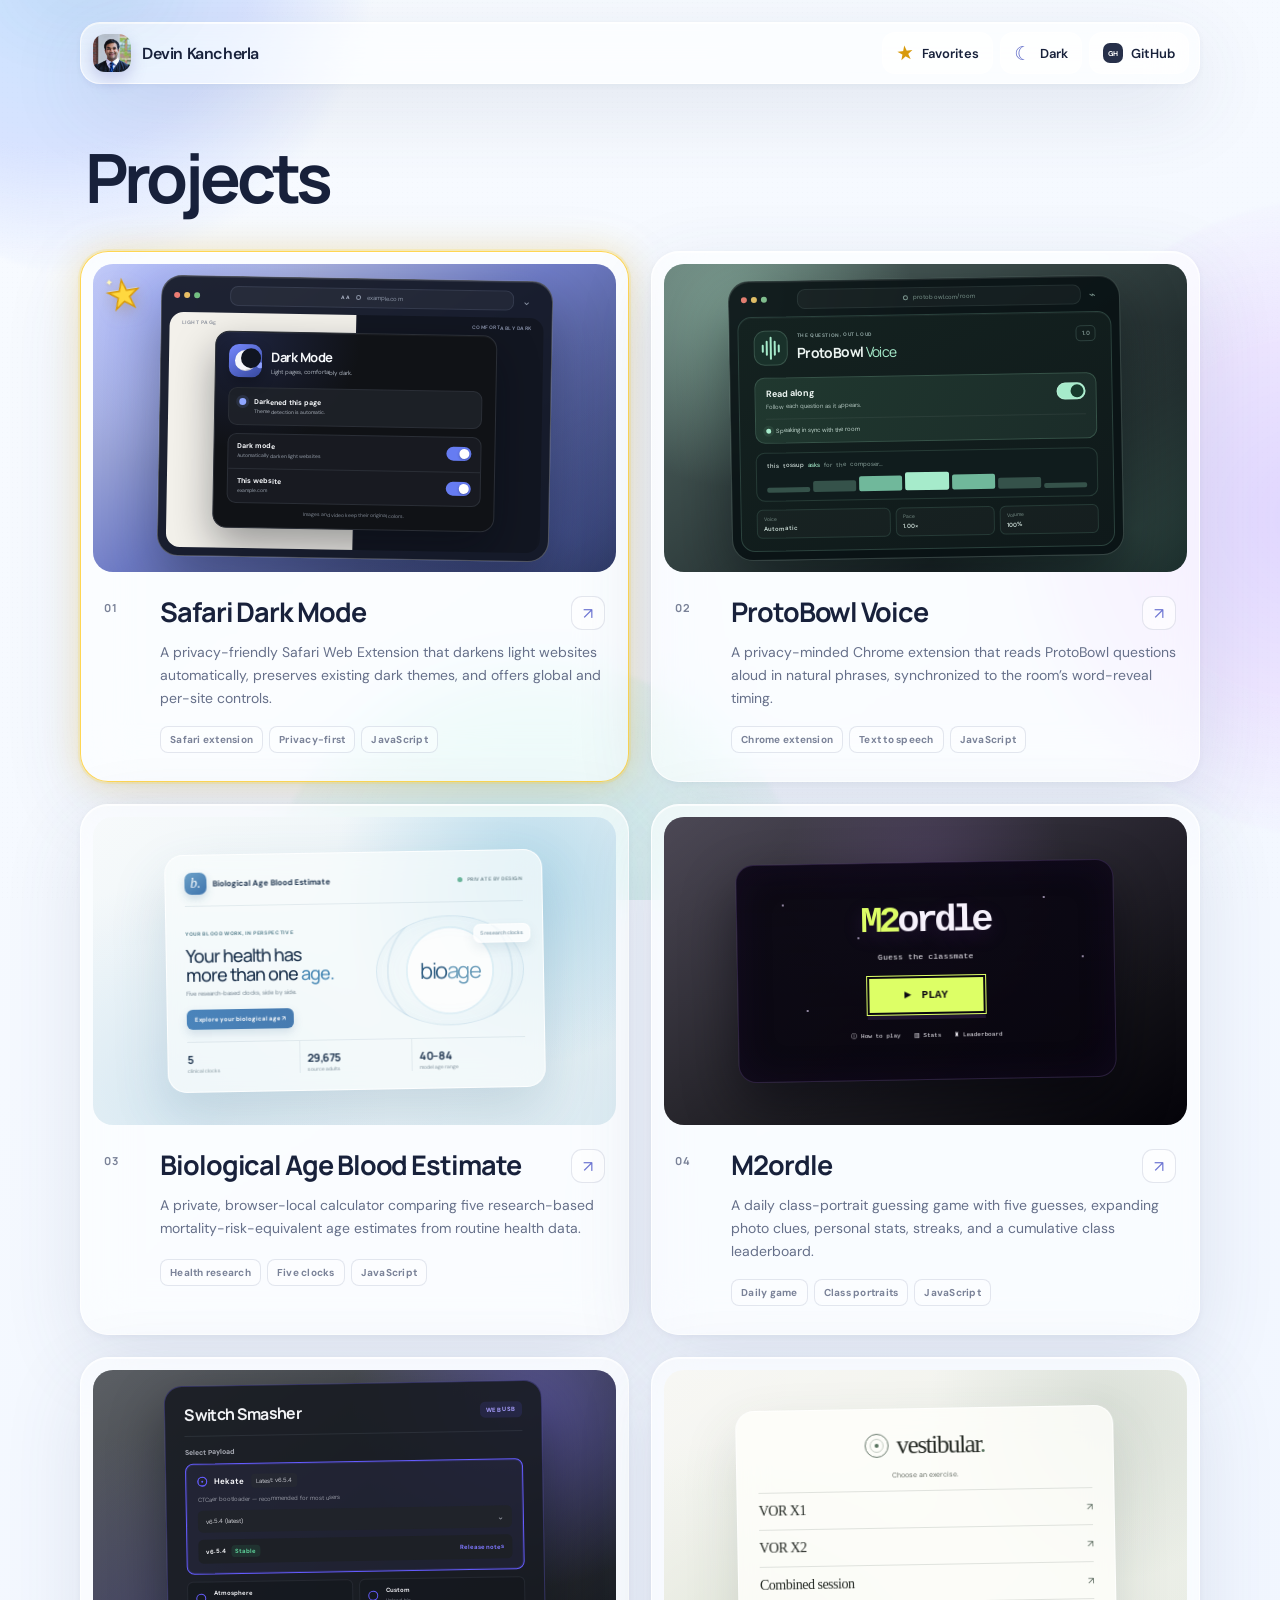
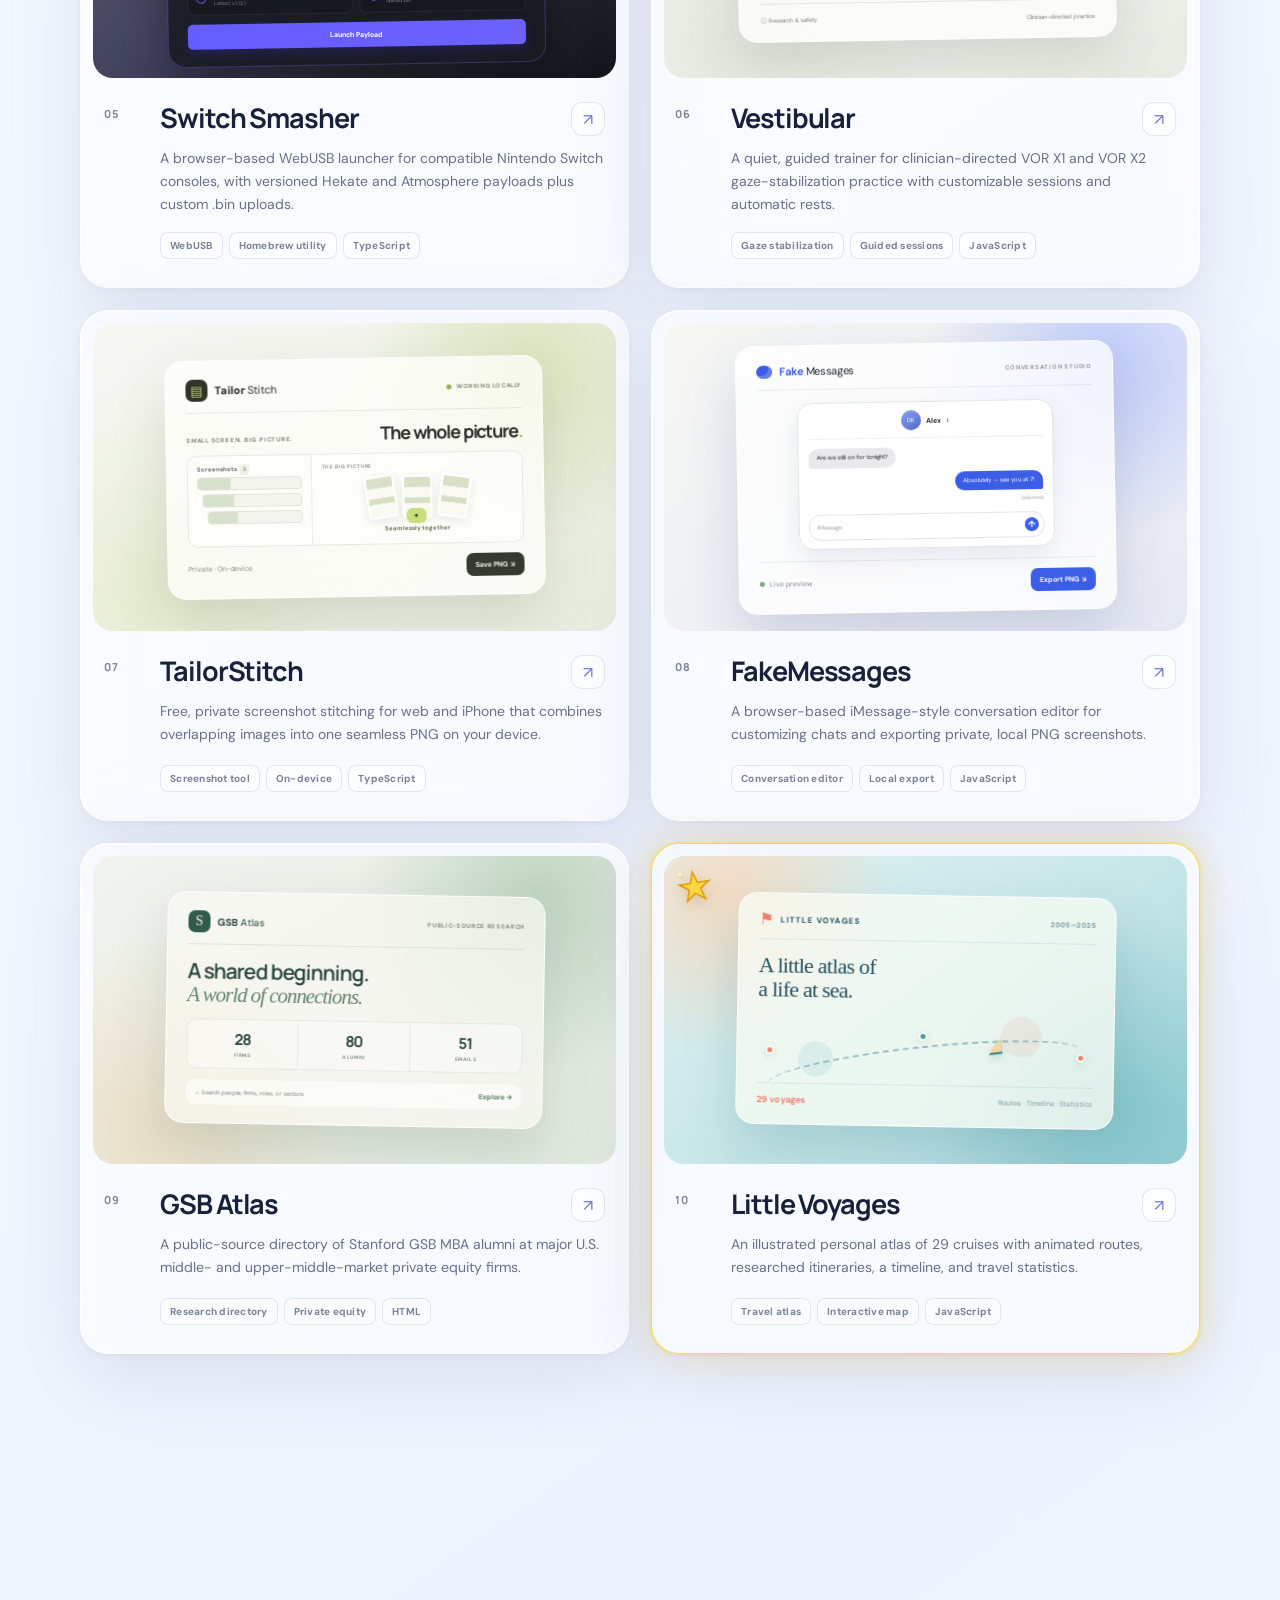
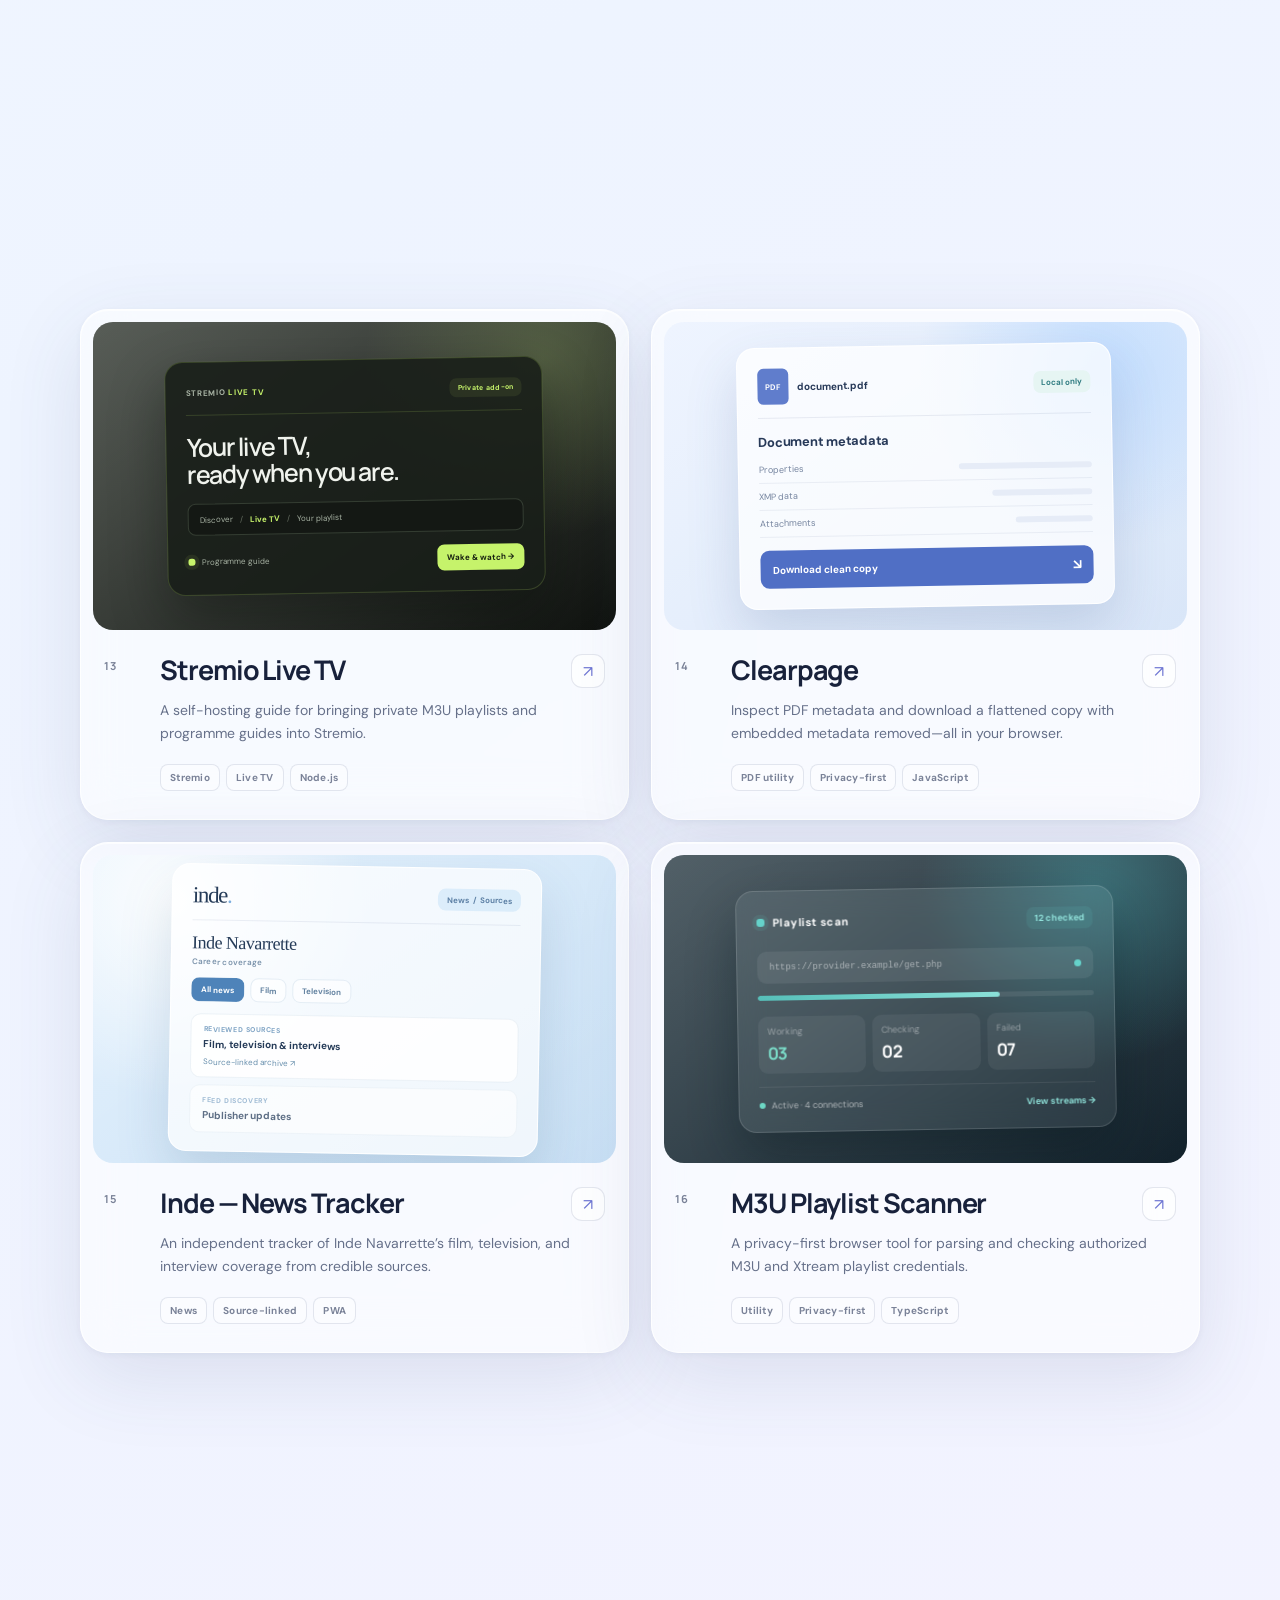
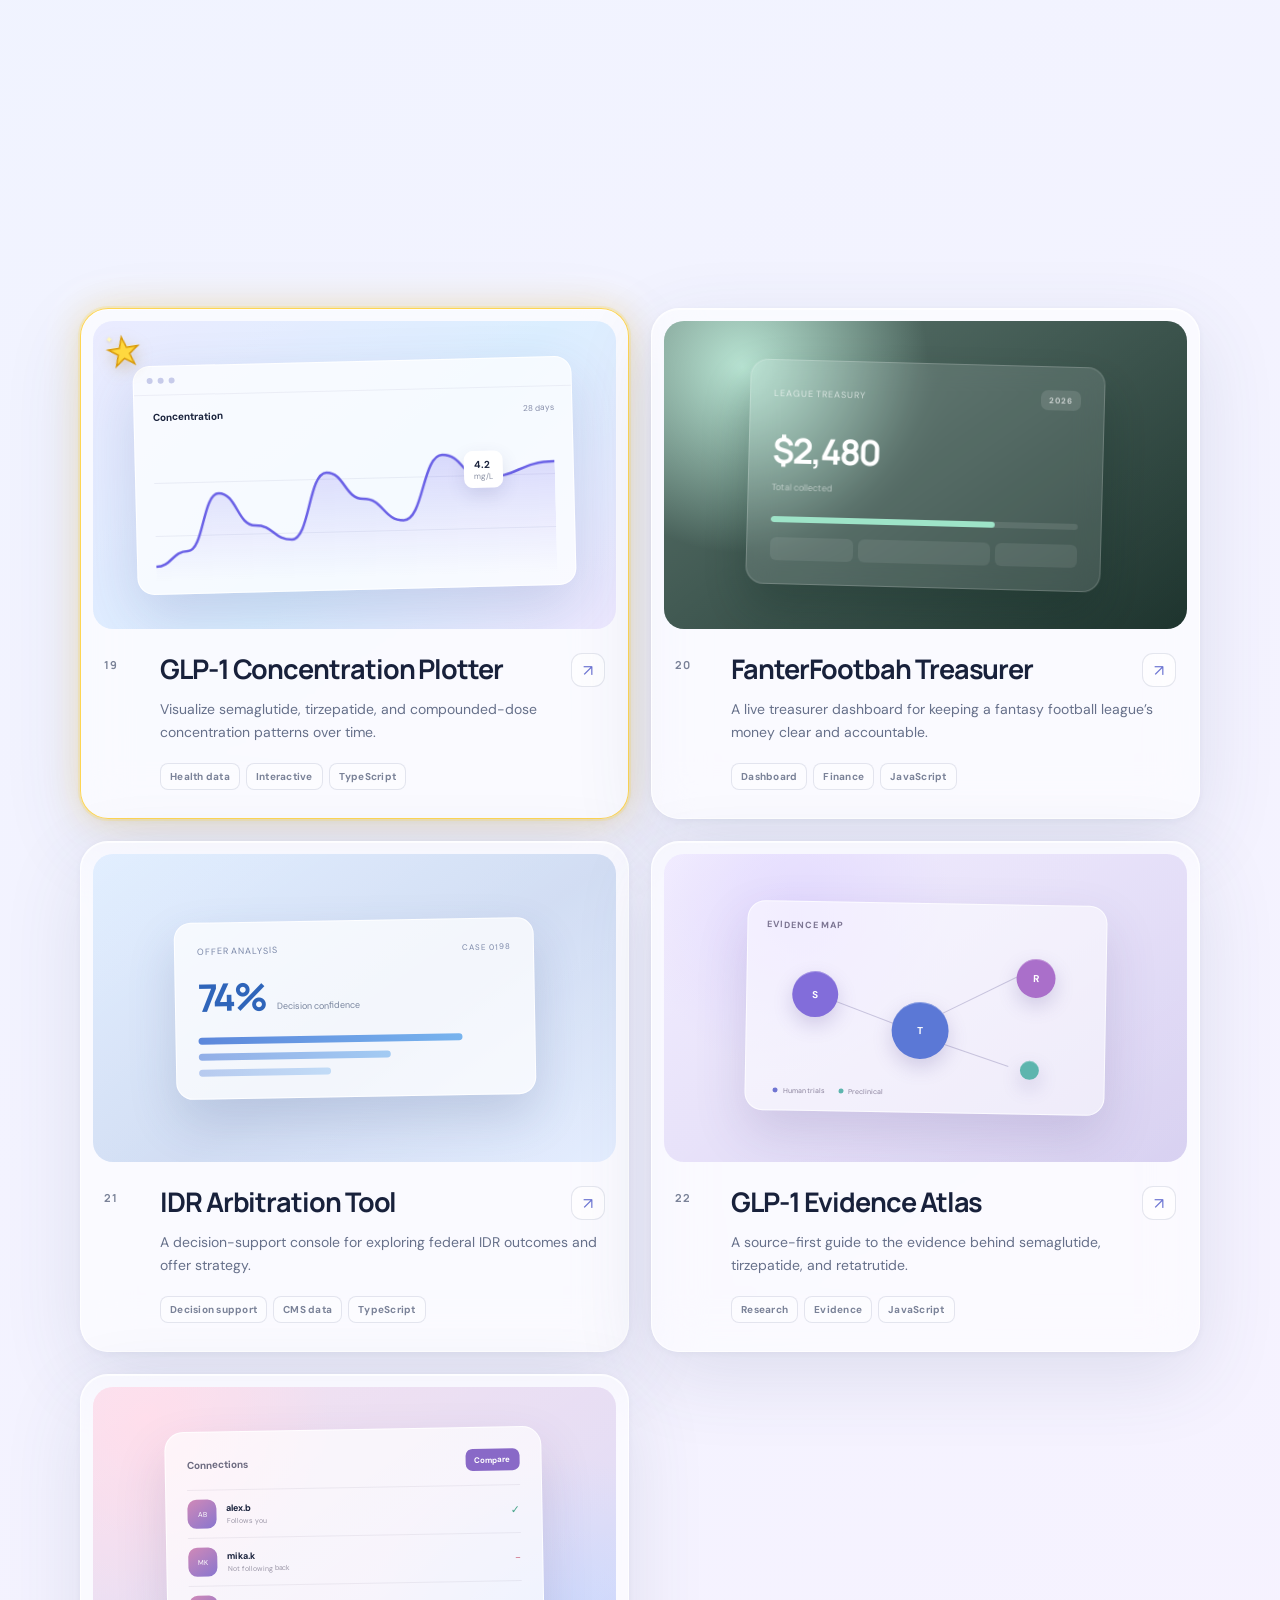
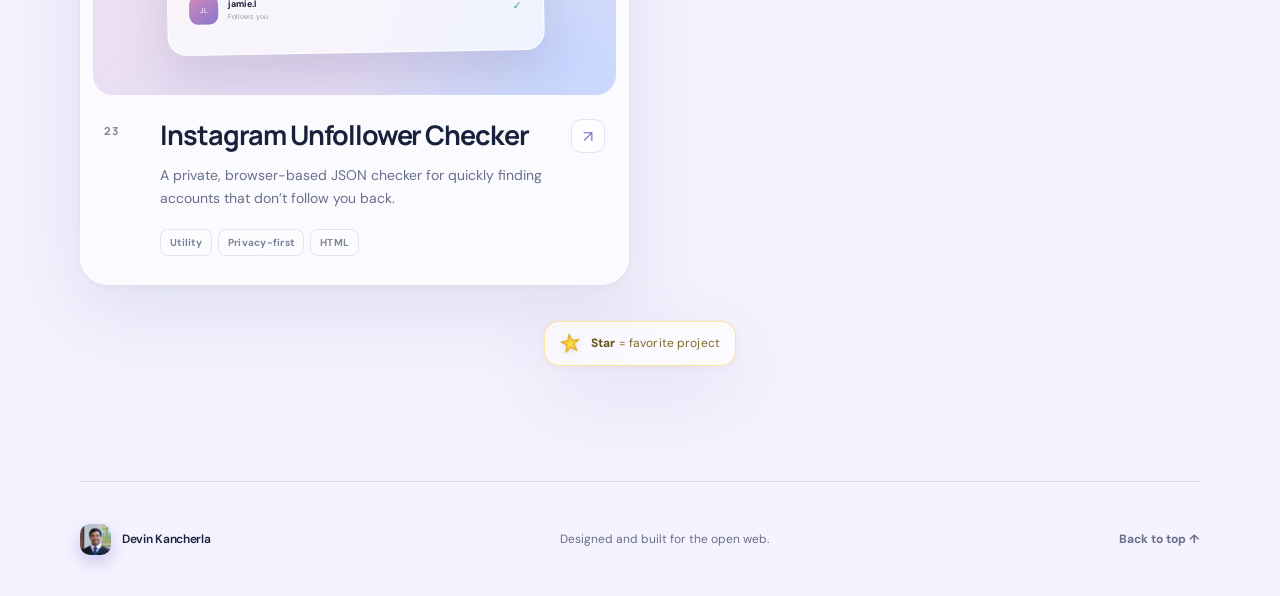
==== commit d6216e3d: "Mark Safari Dark Mode as favorite" ====
--- a/index.html
+++ b/index.html
@@ -104,7 +104,8 @@
         </div>
 
         <div class="project-grid" id="project-grid">
-          <article class="project-card glass reveal-card">
+          <article class="project-card project-favorite glass reveal-card">
+            <span class="favorite-star" aria-label="Favorite project" title="Favorite project"><span aria-hidden="true">★</span></span>
             <a
               class="project-preview preview-safaridark"
               href="https://github.com/dev1niscool/safari-dark-mode/releases"
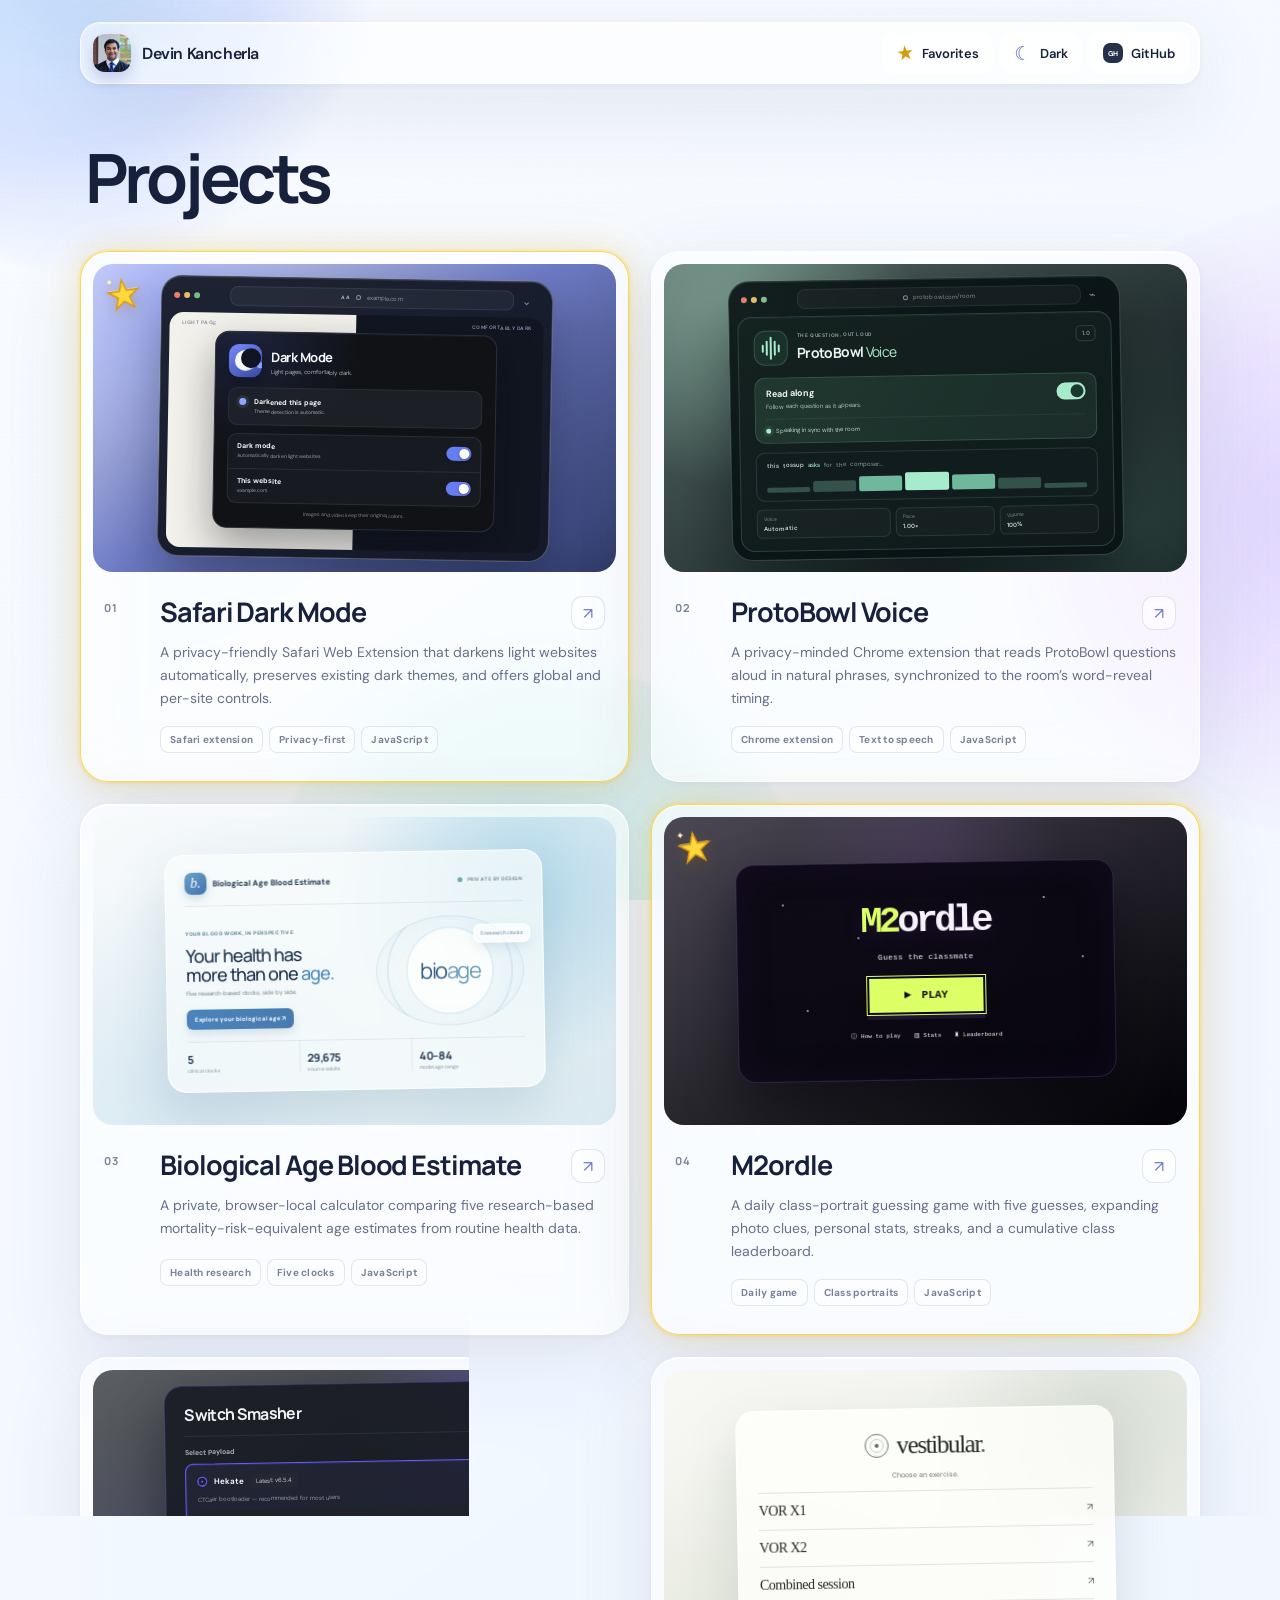
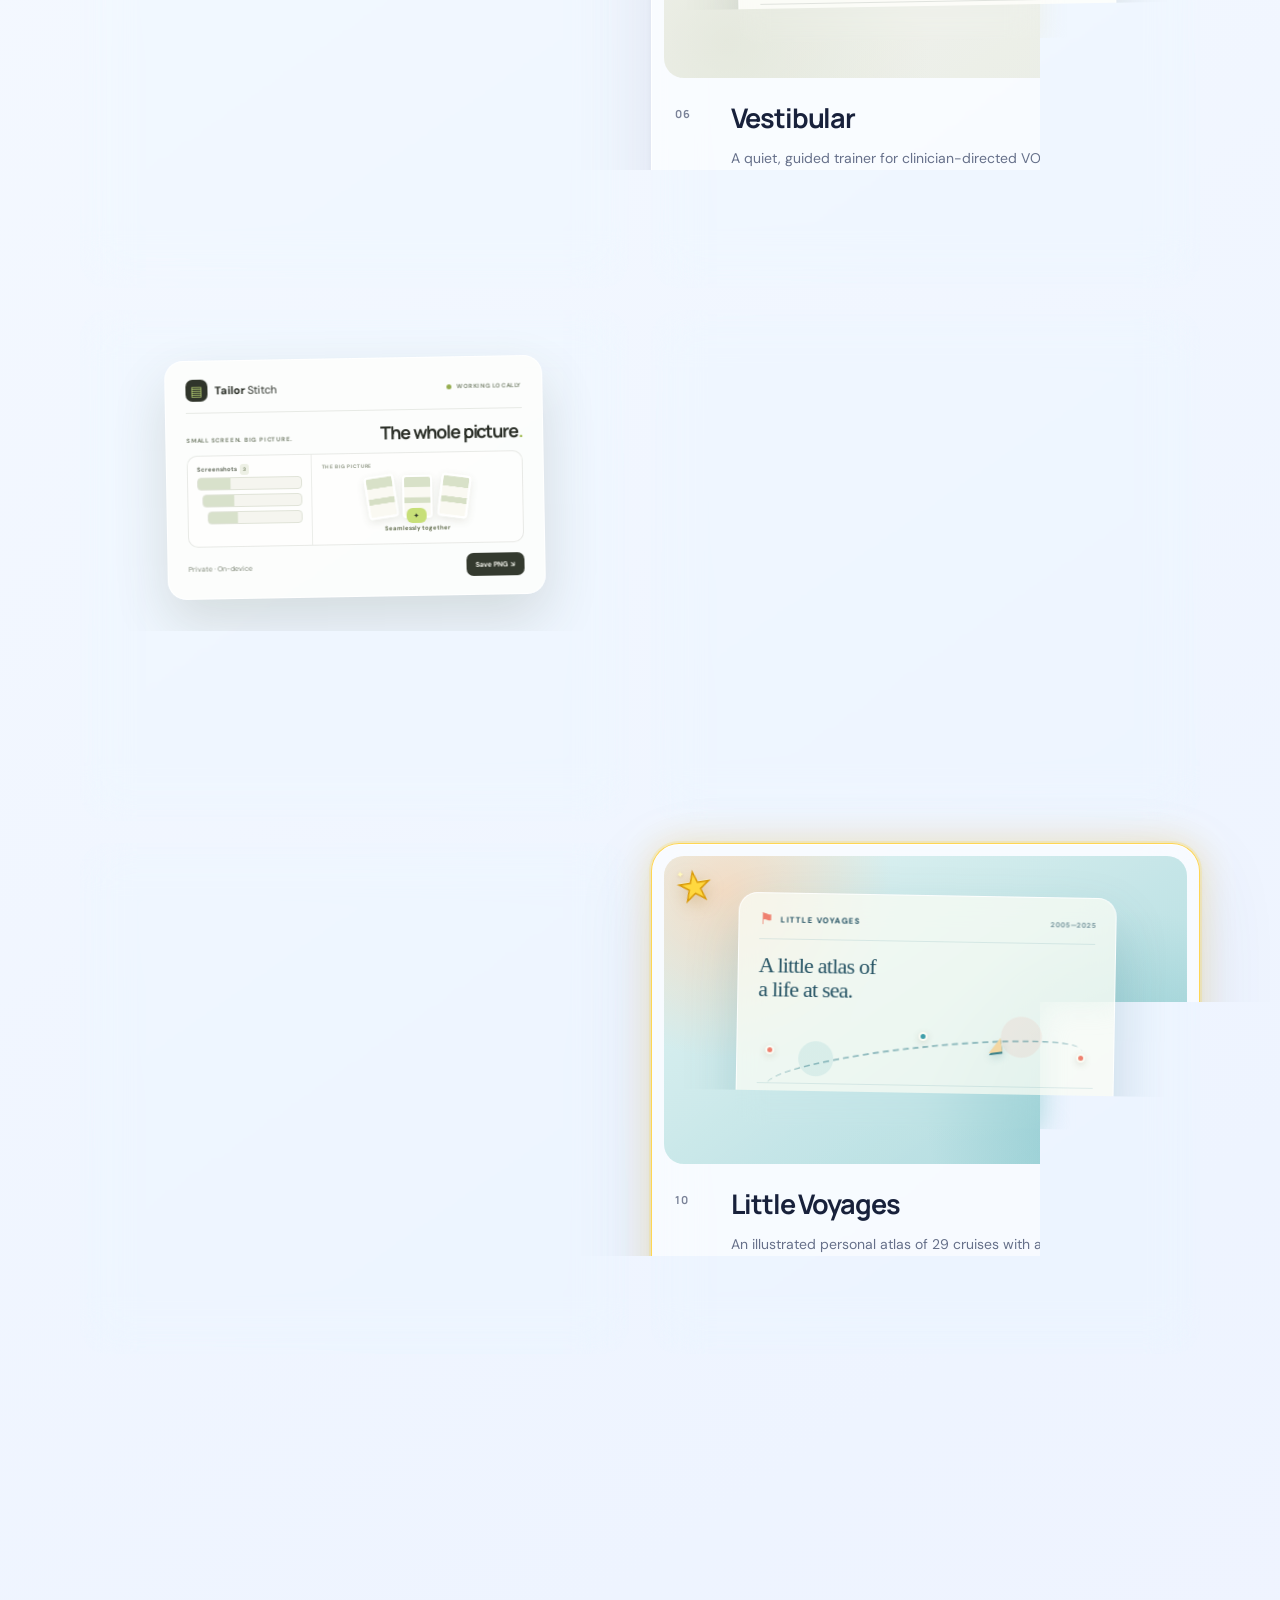
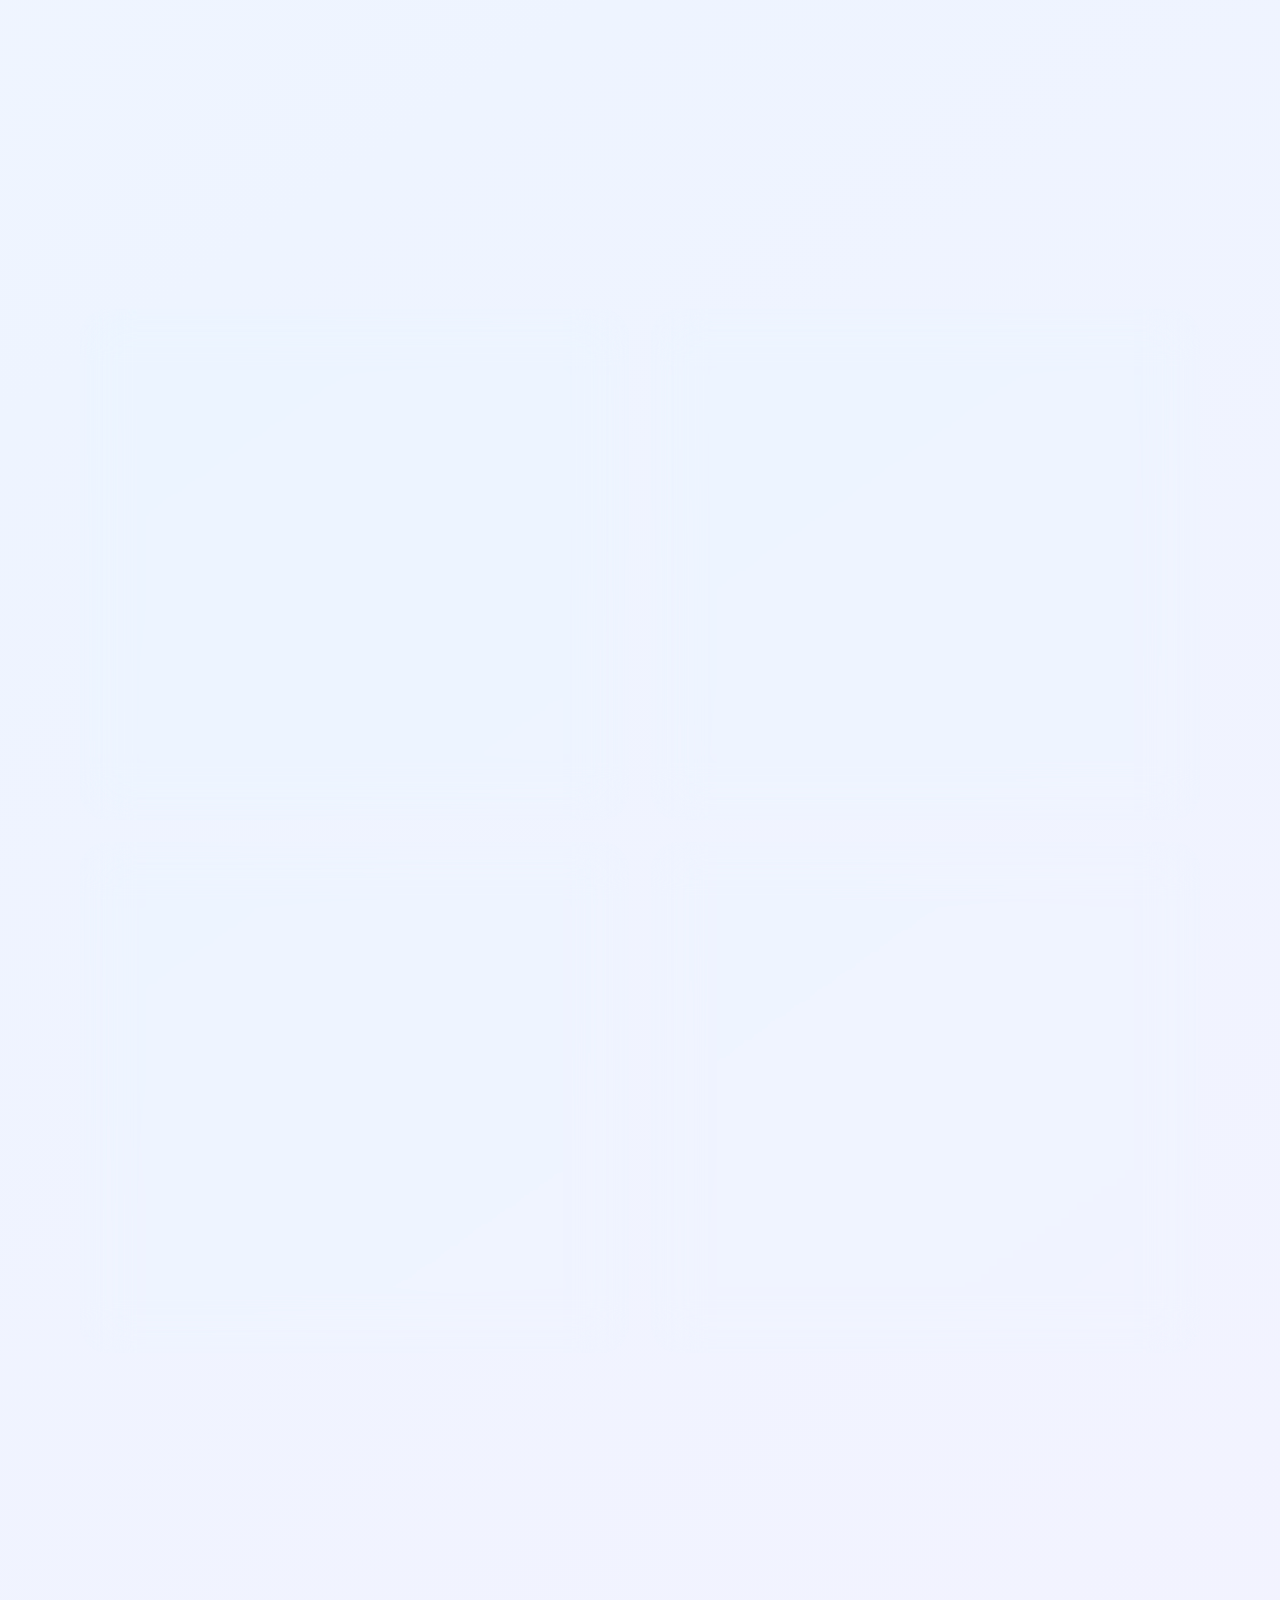
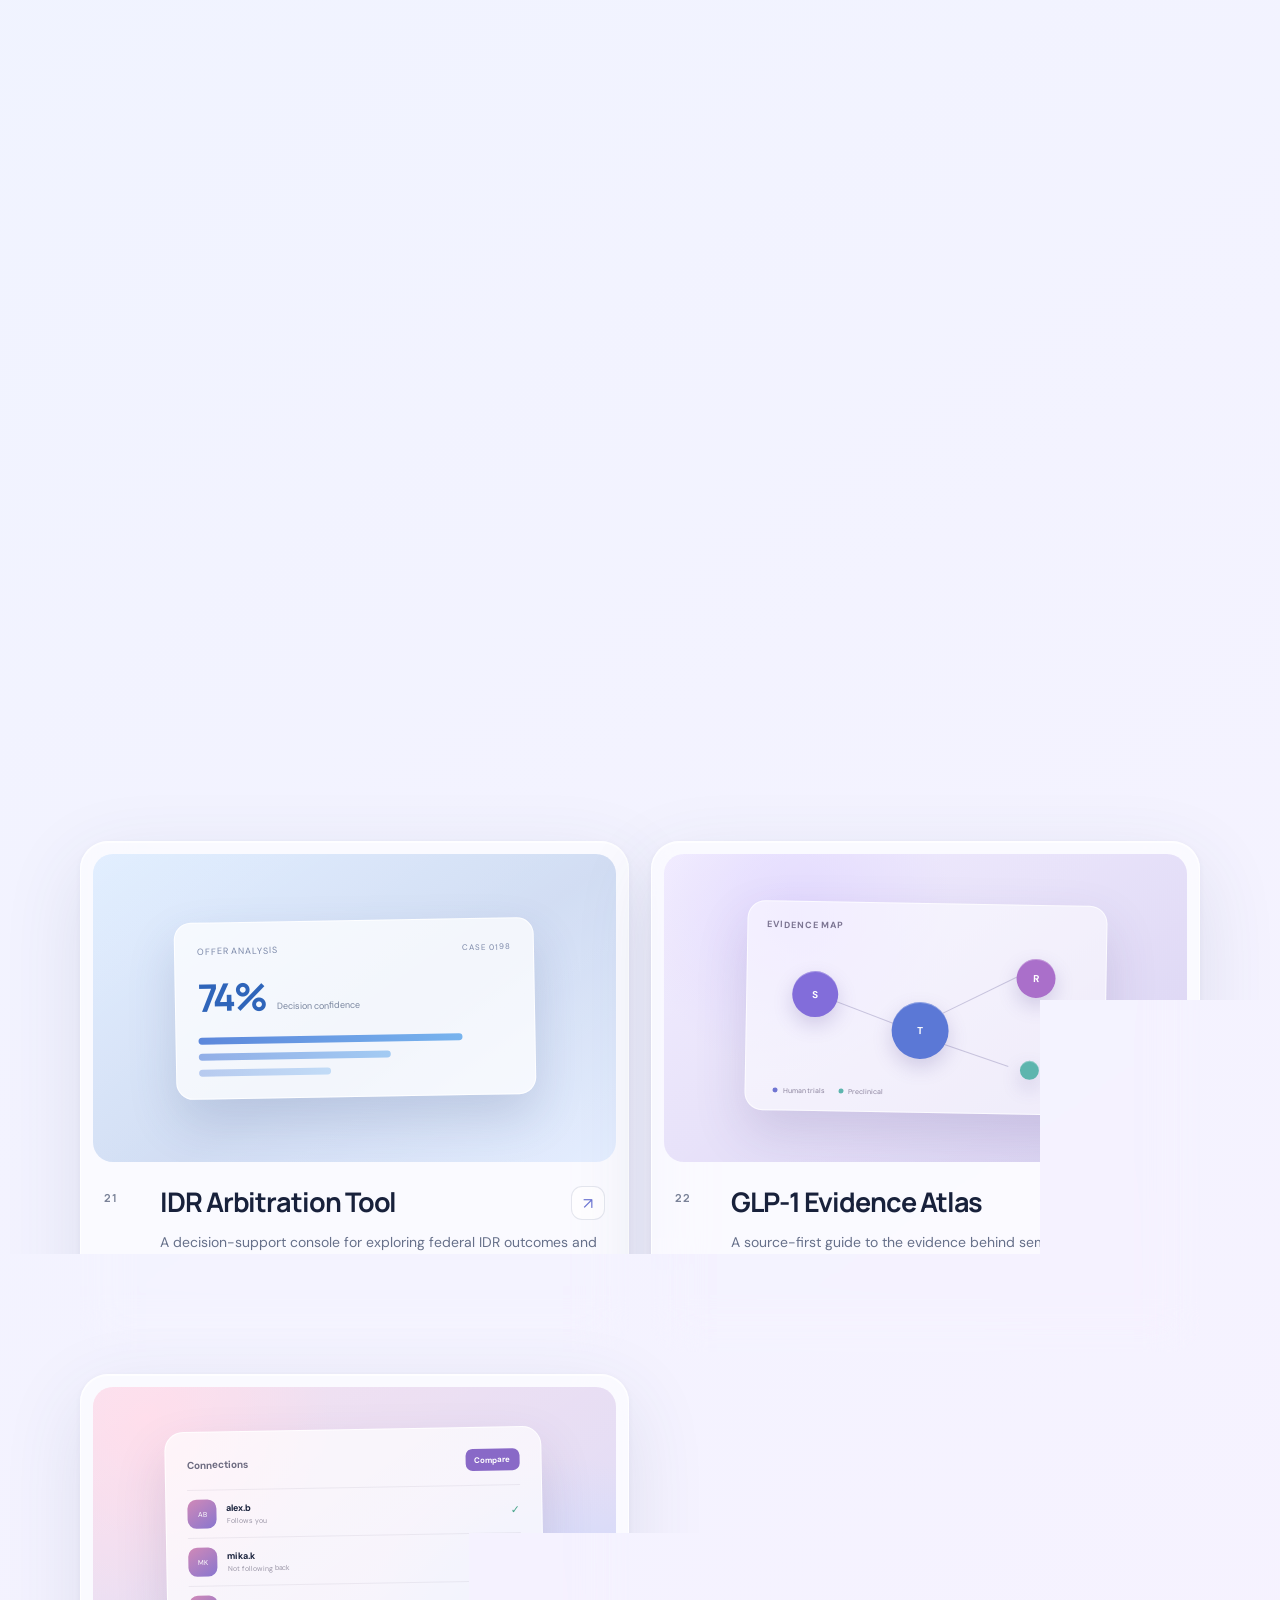
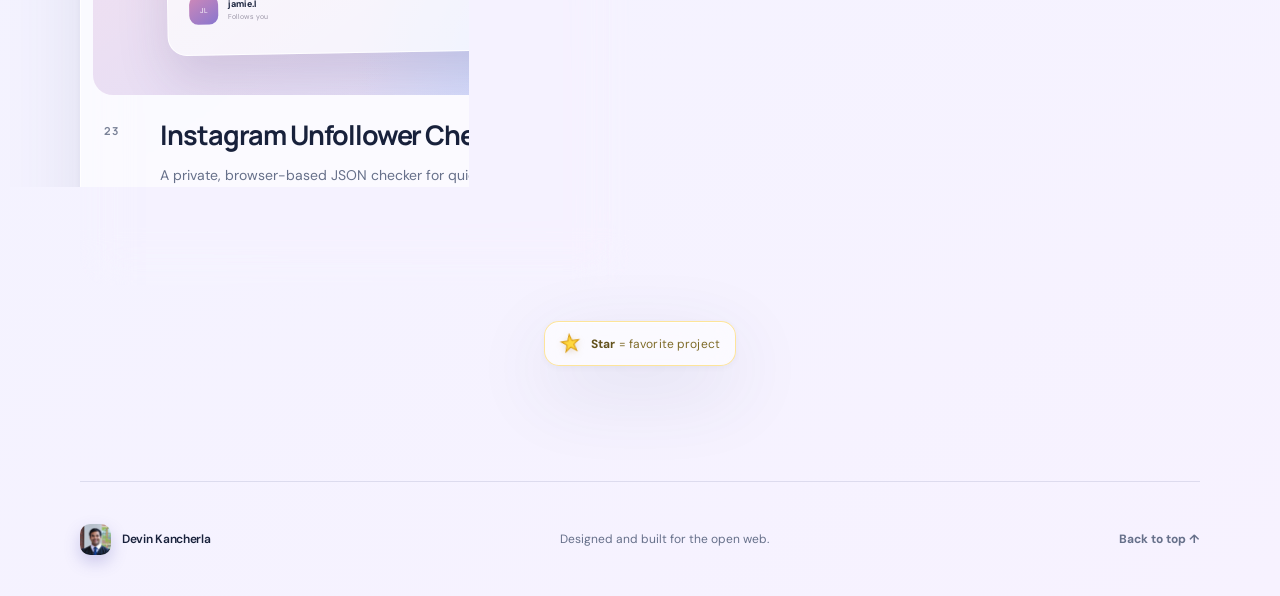
==== commit 2dc90460: "Mark M2ordle as favorite" ====
--- a/index.html
+++ b/index.html
@@ -230,7 +230,8 @@
             </div>
           </article>
 
-          <article class="project-card glass reveal-card">
+          <article class="project-card project-favorite glass reveal-card">
+            <span class="favorite-star" aria-label="Favorite project" title="Favorite project"><span aria-hidden="true">★</span></span>
             <a
               class="project-preview preview-m2ordle"
               href="https://dev1niscool.github.io/m2ordle/"
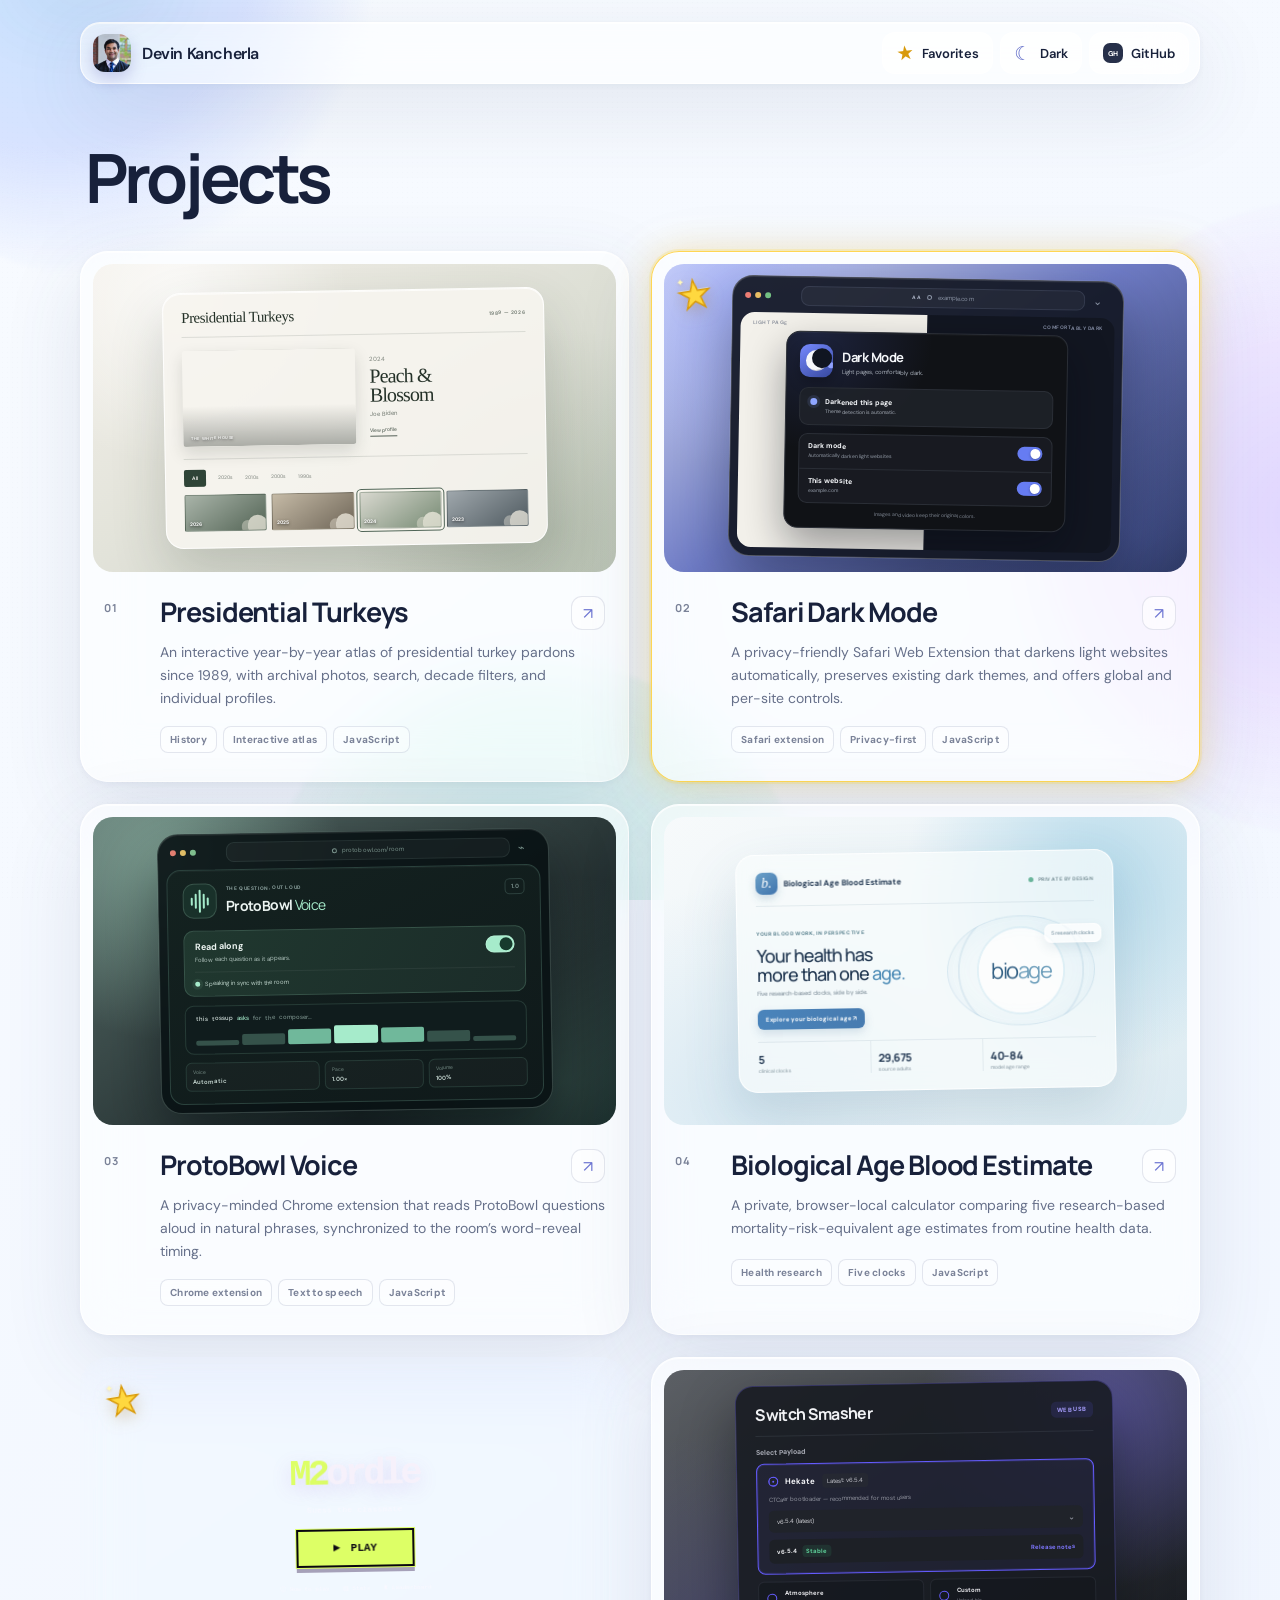
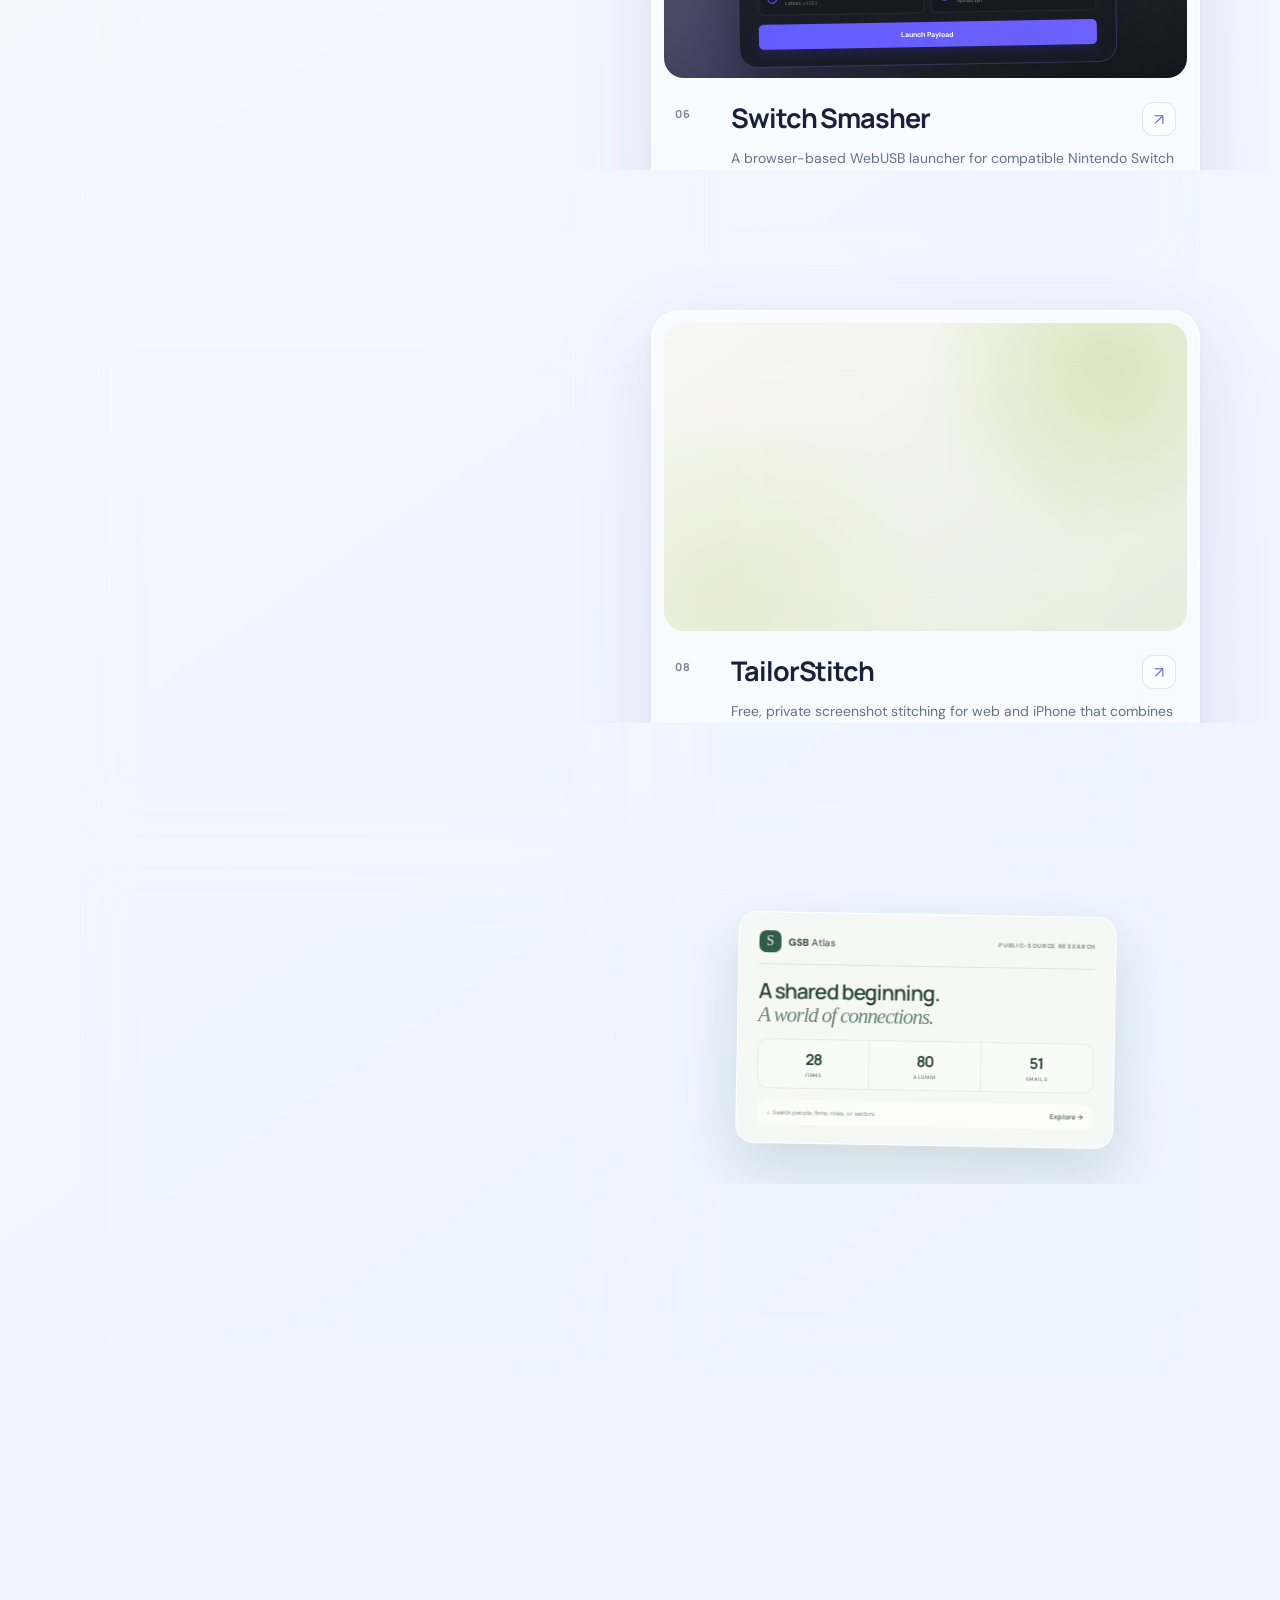
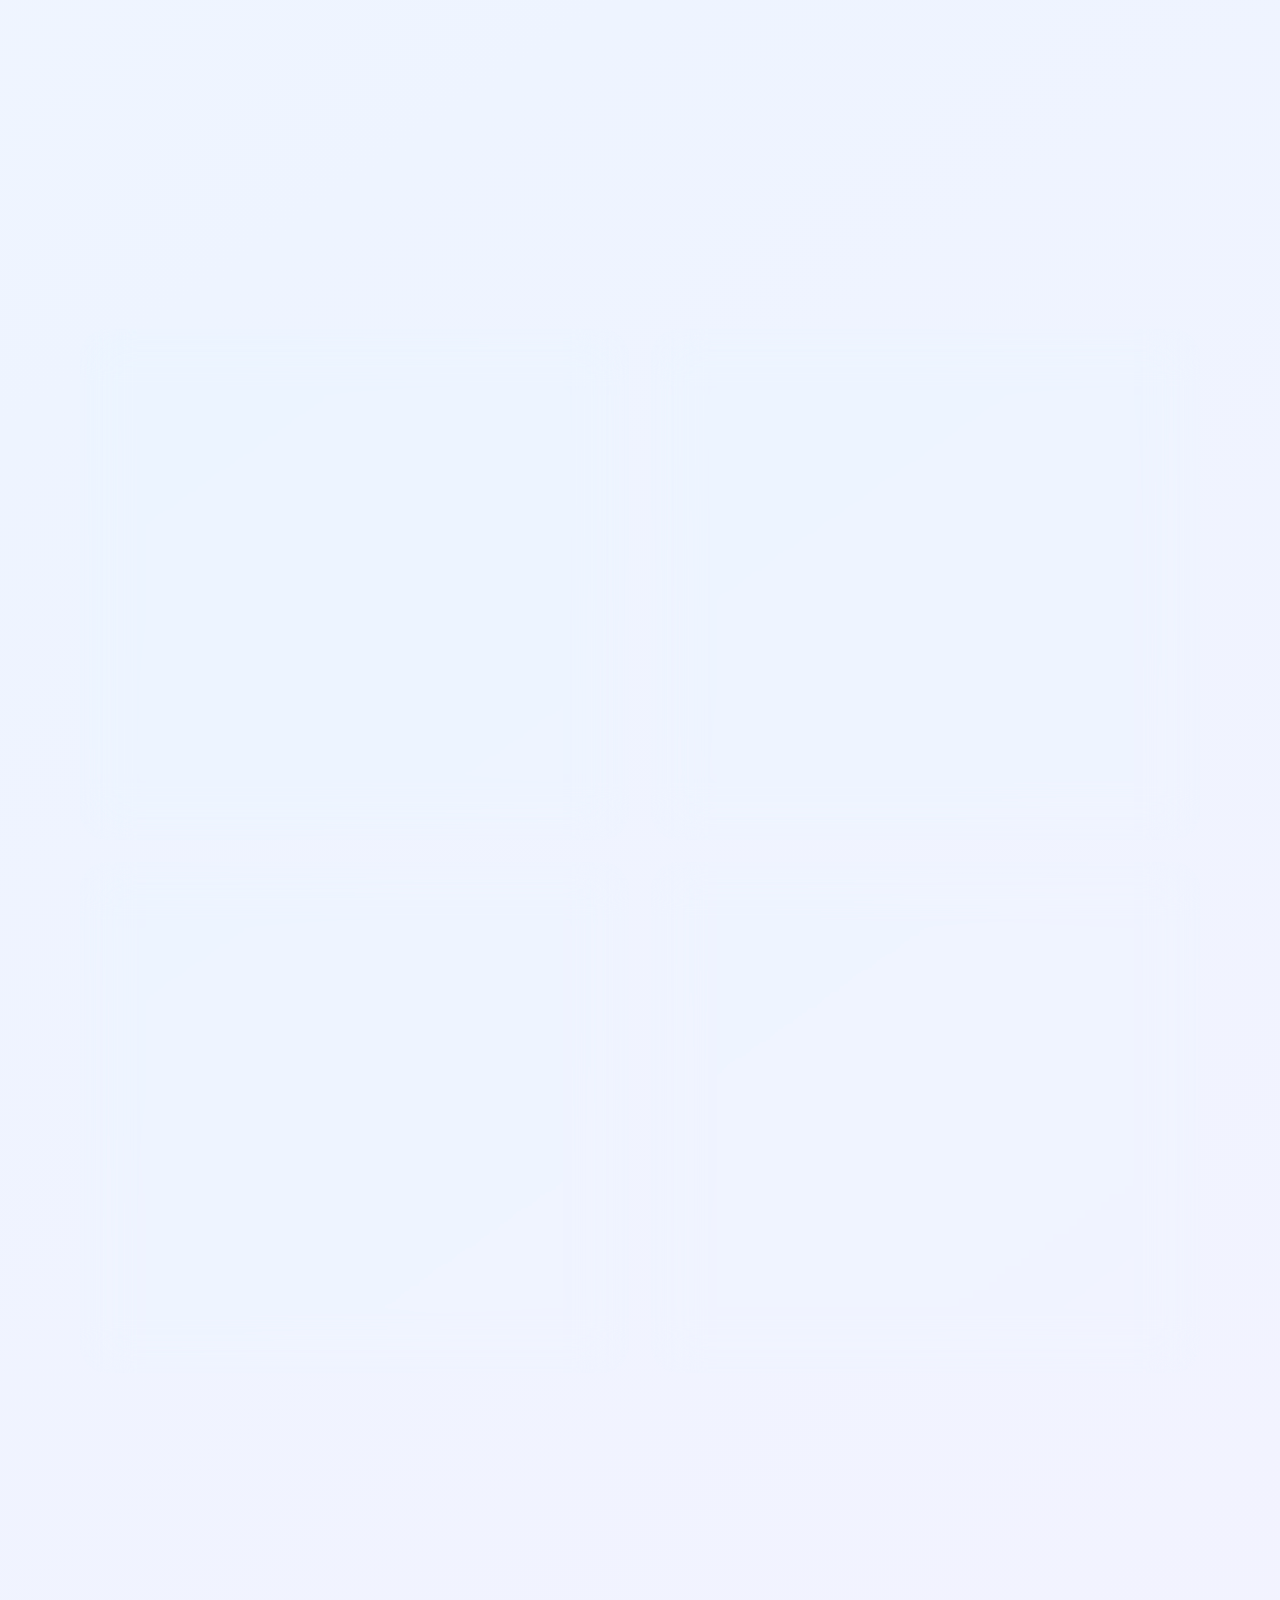
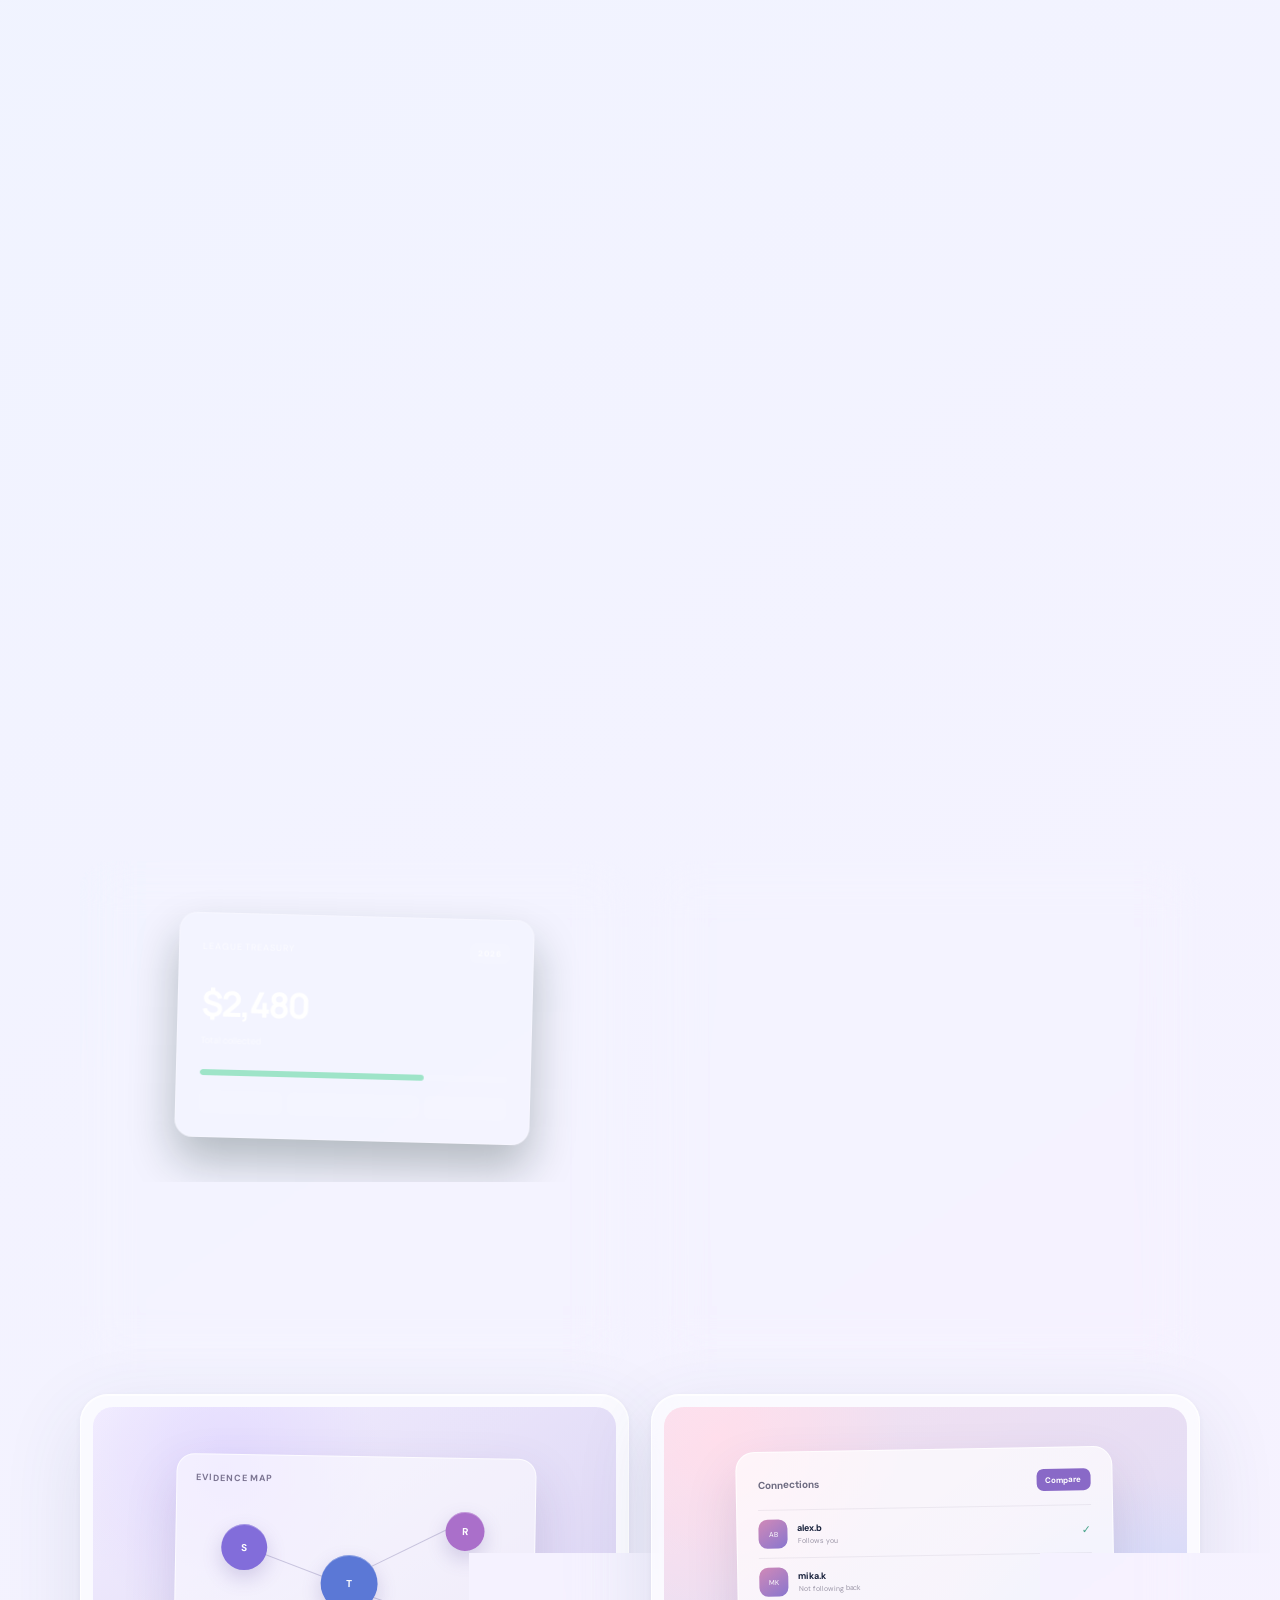
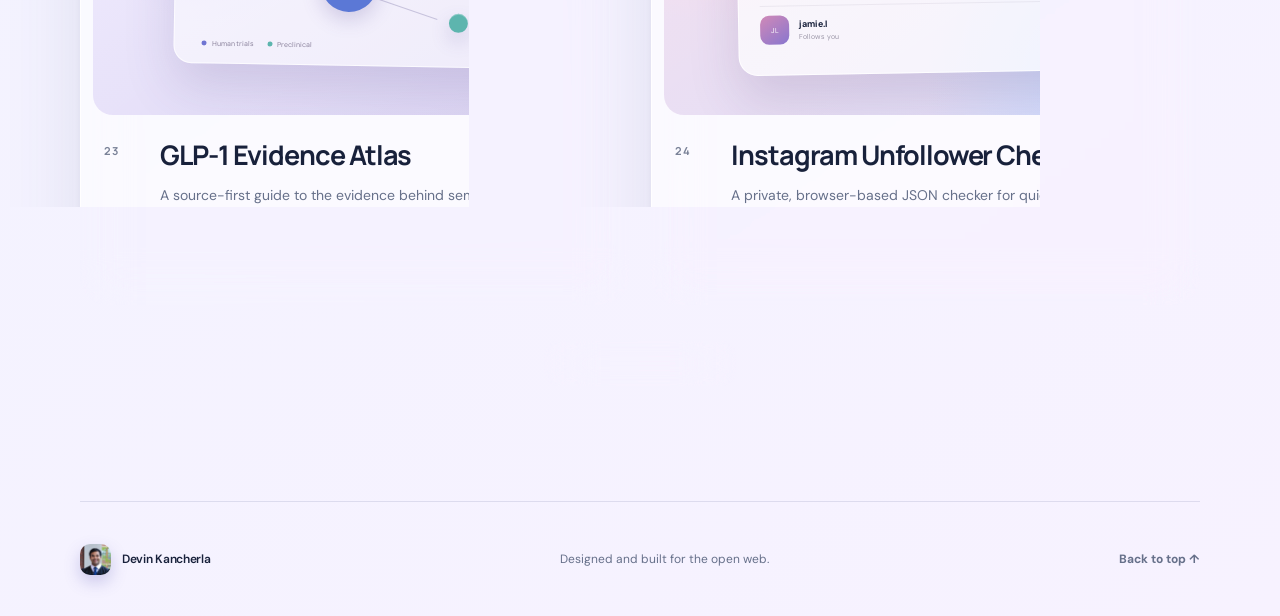
==== commit f0d57262: "Add Presidential Turkeys project" ====
--- a/index.html
+++ b/index.html
@@ -104,6 +104,37 @@
         </div>
 
         <div class="project-grid" id="project-grid">
+          <article class="project-card glass reveal-card">
+            <a
+              class="project-preview preview-turkeys"
+              href="https://dev1niscool.github.io/presidential_turkeys/"
+              target="_blank"
+              rel="noreferrer"
+              aria-label="Open Presidential Turkeys interactive atlas"
+            >
+              <div class="turkey-panel" aria-hidden="true">
+                <div class="turkey-head"><strong>Presidential Turkeys</strong><small>1989 — 2026</small></div>
+                <div class="turkey-feature">
+                  <div class="turkey-photo"><span>THE WHITE HOUSE</span></div>
+                  <div class="turkey-profile"><small>2024</small><b>Peach &amp;<br />Blossom</b><span>Joe Biden</span><i>View profile</i></div>
+                </div>
+                <div class="turkey-filters"><b>All</b><span>2020s</span><span>2010s</span><span>2000s</span><span>1990s</span></div>
+                <div class="turkey-archive"><span><i></i><b>2026</b></span><span><i></i><b>2025</b></span><span class="selected"><i></i><b>2024</b></span><span><i></i><b>2023</b></span></div>
+              </div>
+            </a>
+            <div class="project-info">
+              <div class="project-number">01</div>
+              <div class="project-copy">
+                <div class="project-title-line">
+                  <h3>Presidential Turkeys</h3>
+                  <a class="arrow-link" href="https://dev1niscool.github.io/presidential_turkeys/" target="_blank" rel="noreferrer" aria-label="Visit Presidential Turkeys interactive atlas">↗</a>
+                </div>
+                <p>An interactive year-by-year atlas of presidential turkey pardons since 1989, with archival photos, search, decade filters, and individual profiles.</p>
+                <div class="tag-list"><span>History</span><span>Interactive atlas</span><span>JavaScript</span></div>
+              </div>
+            </div>
+          </article>
+
           <article class="project-card project-favorite glass reveal-card">
             <span class="favorite-star" aria-label="Favorite project" title="Favorite project"><span aria-hidden="true">★</span></span>
             <a
@@ -137,7 +168,7 @@
               </div>
             </a>
             <div class="project-info">
-              <div class="project-number">01</div>
+              <div class="project-number">02</div>
               <div class="project-copy">
                 <div class="project-title-line">
                   <h3>Safari Dark Mode</h3>
@@ -183,7 +214,7 @@
               </div>
             </a>
             <div class="project-info">
-              <div class="project-number">02</div>
+              <div class="project-number">03</div>
               <div class="project-copy">
                 <div class="project-title-line">
                   <h3>ProtoBowl Voice</h3>
@@ -218,7 +249,7 @@
               </div>
             </a>
             <div class="project-info">
-              <div class="project-number">03</div>
+              <div class="project-number">04</div>
               <div class="project-copy">
                 <div class="project-title-line">
                   <h3>Biological Age Blood Estimate</h3>
@@ -249,7 +280,7 @@
               </div>
             </a>
             <div class="project-info">
-              <div class="project-number">04</div>
+              <div class="project-number">05</div>
               <div class="project-copy">
                 <div class="project-title-line">
                   <h3>M2ordle</h3>
@@ -283,7 +314,7 @@
               </div>
             </a>
             <div class="project-info">
-              <div class="project-number">05</div>
+              <div class="project-number">06</div>
               <div class="project-copy">
                 <div class="project-title-line">
                   <h3>Switch Smasher</h3>
@@ -318,7 +349,7 @@
               </div>
             </a>
             <div class="project-info">
-              <div class="project-number">06</div>
+              <div class="project-number">07</div>
               <div class="project-copy">
                 <div class="project-title-line">
                   <h3>Vestibular</h3>
@@ -353,7 +384,7 @@
               </div>
             </a>
             <div class="project-info">
-              <div class="project-number">07</div>
+              <div class="project-number">08</div>
               <div class="project-copy">
                 <div class="project-title-line">
                   <h3>TailorStitch</h3>
@@ -388,7 +419,7 @@
               </div>
             </a>
             <div class="project-info">
-              <div class="project-number">08</div>
+              <div class="project-number">09</div>
               <div class="project-copy">
                 <div class="project-title-line">
                   <h3>FakeMessages</h3>
@@ -416,7 +447,7 @@
               </div>
             </a>
             <div class="project-info">
-              <div class="project-number">09</div>
+              <div class="project-number">10</div>
               <div class="project-copy">
                 <div class="project-title-line">
                   <h3>GSB Atlas</h3>
@@ -448,7 +479,7 @@
               </div>
             </a>
             <div class="project-info">
-              <div class="project-number">10</div>
+              <div class="project-number">11</div>
               <div class="project-copy">
                 <div class="project-title-line">
                   <h3>Little Voyages</h3>
@@ -480,7 +511,7 @@
               </div>
             </a>
             <div class="project-info">
-              <div class="project-number">11</div>
+              <div class="project-number">12</div>
               <div class="project-copy">
                 <div class="project-title-line">
                   <h3>On Repeat</h3>
@@ -516,7 +547,7 @@
               </div>
             </a>
             <div class="project-info">
-              <div class="project-number">12</div>
+              <div class="project-number">13</div>
               <div class="project-copy">
                 <div class="project-title-line">
                   <h3>Inside Devin</h3>
@@ -547,7 +578,7 @@
               </div>
             </a>
             <div class="project-info">
-              <div class="project-number">13</div>
+              <div class="project-number">14</div>
               <div class="project-copy">
                 <div class="project-title-line">
                   <h3>Stremio Live TV</h3>
@@ -577,7 +608,7 @@
               </div>
             </a>
             <div class="project-info">
-              <div class="project-number">14</div>
+              <div class="project-number">15</div>
               <div class="project-copy">
                 <div class="project-title-line">
                   <h3>Clearpage</h3>
@@ -606,7 +637,7 @@
               </div>
             </a>
             <div class="project-info">
-              <div class="project-number">15</div>
+              <div class="project-number">16</div>
               <div class="project-copy">
                 <div class="project-title-line">
                   <h3>Inde — News Tracker</h3>
@@ -645,7 +676,7 @@
               </div>
             </a>
             <div class="project-info">
-              <div class="project-number">16</div>
+              <div class="project-number">17</div>
               <div class="project-copy">
                 <div class="project-title-line">
                   <h3>M3U Playlist Scanner</h3>
@@ -685,7 +716,7 @@
               </div>
             </a>
             <div class="project-info">
-              <div class="project-number">17</div>
+              <div class="project-number">18</div>
               <div class="project-copy">
                 <div class="project-title-line">
                   <h3>Autonomic Pharmacology Lab</h3>
@@ -720,7 +751,7 @@
               </div>
             </a>
             <div class="project-info">
-              <div class="project-number">18</div>
+              <div class="project-number">19</div>
               <div class="project-copy">
                 <div class="project-title-line">
                   <h3>Market Signals</h3>
@@ -755,7 +786,7 @@
               </div>
             </a>
             <div class="project-info">
-              <div class="project-number">19</div>
+              <div class="project-number">20</div>
               <div class="project-copy">
                 <div class="project-title-line">
                   <h3>GLP-1 Concentration Plotter</h3>
@@ -784,7 +815,7 @@
               </div>
             </a>
             <div class="project-info">
-              <div class="project-number">20</div>
+              <div class="project-number">21</div>
               <div class="project-copy">
                 <div class="project-title-line">
                   <h3>FanterFootbah Treasurer</h3>
@@ -811,7 +842,7 @@
               </div>
             </a>
             <div class="project-info">
-              <div class="project-number">21</div>
+              <div class="project-number">22</div>
               <div class="project-copy">
                 <div class="project-title-line">
                   <h3>IDR Arbitration Tool</h3>
@@ -839,7 +870,7 @@
               </div>
             </a>
             <div class="project-info">
-              <div class="project-number">22</div>
+              <div class="project-number">23</div>
               <div class="project-copy">
                 <div class="project-title-line">
                   <h3>GLP-1 Evidence Atlas</h3>
@@ -867,7 +898,7 @@
               </div>
             </a>
             <div class="project-info">
-              <div class="project-number">23</div>
+              <div class="project-number">24</div>
               <div class="project-copy">
                 <div class="project-title-line">
                   <h3>Instagram Unfollower Checker</h3>
--- a/styles.css
+++ b/styles.css
@@ -177,6 +177,14 @@
 html[data-theme="dark"] .project-card:hover { box-shadow: 0 30px 90px rgba(0,0,0,.34), inset 0 1px 0 var(--glass-highlight); }
 html[data-theme="dark"] .project-card.project-favorite:hover { box-shadow: 0 0 0 2px rgba(255,218,75,.27), 0 0 46px rgba(255,199,36,.23), 0 30px 90px rgba(0,0,0,.34), inset 0 1px 0 var(--glass-highlight); }
 
+.preview-turkeys { background: radial-gradient(circle at 16% 10%, rgba(255,255,255,.72), transparent 33%), radial-gradient(circle at 88% 86%, rgba(103,122,99,.24), transparent 38%), linear-gradient(145deg, #eeeae1, #c9d0c3); }
+.turkey-panel { width: 84%; max-width: 382px; padding: 16px 18px; border: 1px solid rgba(255,255,255,.84); border-radius: 18px; color: #243128; background: rgba(247,245,239,.91); box-shadow: 0 24px 54px rgba(48,61,51,.2), inset 0 1px 0 rgba(255,255,255,.72); transform: rotate(-1deg); }
+.turkey-head { display: flex; align-items: center; justify-content: space-between; gap: 12px; padding-bottom: 10px; border-bottom: 1px solid rgba(43,58,47,.13); }.turkey-head strong { font-family: Georgia, serif; font-size: 15px; font-weight: 400; letter-spacing: -.035em; }.turkey-head small { color: #788078; font-size: 5px; font-weight: 700; letter-spacing: .12em; }
+.turkey-feature { display: grid; grid-template-columns: 1.05fr .95fr; gap: 14px; padding: 13px 0 12px; border-bottom: 1px solid rgba(43,58,47,.13); }.turkey-photo { position: relative; min-height: 96px; overflow: hidden; border-radius: 3px; background: linear-gradient(180deg, transparent 58%, rgba(16,24,18,.32)), url("https://dev1niscool.github.io/presidential_turkeys/assets/photos/2024.jpg") center 38% / cover; box-shadow: 0 7px 16px rgba(38,49,41,.15); }.turkey-photo span { position: absolute; left: 8px; bottom: 6px; color: rgba(255,255,255,.88); font-size: 4px; font-weight: 700; letter-spacing: .14em; text-shadow: 0 1px 3px rgba(0,0,0,.5); }
+.turkey-profile { display: flex; flex-direction: column; align-items: flex-start; justify-content: center; }.turkey-profile small { color: #7a8179; font-size: 6px; }.turkey-profile b { margin: 4px 0 5px; font-family: Georgia, serif; font-size: 20px; font-weight: 400; line-height: .94; letter-spacing: -.045em; }.turkey-profile span { color: #707870; font-size: 6px; }.turkey-profile i { margin-top: 9px; padding-bottom: 2px; border-bottom: 1px solid #566259; color: #3f4d43; font-size: 5px; font-style: normal; }
+.turkey-filters { display: flex; align-items: center; gap: 12px; padding: 10px 0 8px; color: #7d837d; font-size: 5px; }.turkey-filters b { padding: 5px 8px; border-radius: 2px; color: #f8f7f2; background: #2f4437; font-weight: 600; }
+.turkey-archive { display: grid; grid-template-columns: repeat(4,1fr); gap: 5px; }.turkey-archive span { position: relative; height: 37px; overflow: hidden; border: 1px solid rgba(51,64,54,.11); border-radius: 2px; background: linear-gradient(145deg,#a9b4a9,#536455); }.turkey-archive span:nth-child(2) { background: linear-gradient(145deg,#c5baa6,#6f6658); }.turkey-archive span:nth-child(3) { background: linear-gradient(145deg,#d8d8cf,#778b74); }.turkey-archive span:nth-child(4) { background: linear-gradient(145deg,#9fa7ac,#4f5a60); }.turkey-archive span i { position: absolute; width: 20px; height: 20px; right: -2px; bottom: -5px; border-radius: 50% 50% 42% 42%; background: rgba(244,240,227,.72); box-shadow: -10px 1px 0 -4px rgba(244,240,227,.38); }.turkey-archive span b { position: absolute; left: 4px; bottom: 3px; color: white; font-size: 5px; text-shadow: 0 1px 3px rgba(0,0,0,.72); }.turkey-archive span.selected { outline: 2px solid #f7f5ed; box-shadow: 0 0 0 3px #506557; }
+
 .preview-safaridark { background: radial-gradient(circle at 13% 12%, rgba(133,151,255,.72), transparent 31%), radial-gradient(circle at 90% 87%, rgba(85,102,190,.38), transparent 38%), linear-gradient(145deg, #c9d0ef, #5a69be 48%, #202944); }
 .safaridark-browser { width: 84%; max-width: 392px; padding: 8px; border: 1px solid rgba(255,255,255,.25); border-radius: 21px; color: #f5f7fa; background: rgba(18,22,34,.92); box-shadow: 0 25px 58px rgba(16,22,50,.4), inset 0 1px 0 rgba(255,255,255,.1); transform: rotate(1deg); }
 .sdm-toolbar { display: grid; grid-template-columns: 48px 1fr 18px; align-items: center; gap: 8px; height: 28px; padding: 0 4px 7px; color: #8891a2; }.sdm-toolbar > span { display: flex; gap: 4px; }.sdm-toolbar > span i { width: 6px; height: 6px; border-radius: 50%; background: #ec7c73; }.sdm-toolbar > span i:nth-child(2) { background: #e8be64; }.sdm-toolbar > span i:nth-child(3) { background: #73bf82; }.sdm-toolbar small { display: flex; align-items: center; justify-content: center; gap: 6px; min-width: 0; padding: 5px 8px; border: 1px solid rgba(175,186,225,.12); border-radius: 8px; background: rgba(255,255,255,.045); font-size: 6px; letter-spacing: .015em; }.sdm-toolbar small b { color: #aeb6c8; font-size: 5px; }.sdm-toolbar small i { width: 5px; height: 5px; border: 1px solid #8891a2; border-radius: 50%; }.sdm-toolbar > b { font-size: 11px; font-weight: 400; }
@@ -431,7 +439,7 @@
   .market-panel { width: 88%; }
   .safaridark-browser { width: 90%; transform: rotate(1deg) scale(.94); }
   .protovoice-browser { width: 90%; transform: rotate(-1deg) scale(.94); }
-  .bioage-panel, .m2ordle-panel, .switch-panel, .vestibular-panel, .tailor-panel, .messages-panel, .gsb-panel, .voyages-panel, .spotify-panel, .mri-panel, .stremio-panel, .clearpage-panel, .inde-panel { width: 88%; padding: 17px; }
+  .turkey-panel, .bioage-panel, .m2ordle-panel, .switch-panel, .vestibular-panel, .tailor-panel, .messages-panel, .gsb-panel, .voyages-panel, .spotify-panel, .mri-panel, .stremio-panel, .clearpage-panel, .inde-panel { width: 88%; padding: 17px; }
   .mri-body { grid-template-columns: 100px minmax(0,1fr); gap: 12px; }
   .mri-scan { width: 96px; height: 96px; }.mri-scan i { top: 47px; }.mri-scan b { left: 47px; }
   .scanner-panel { width: 88%; padding: 17px; }
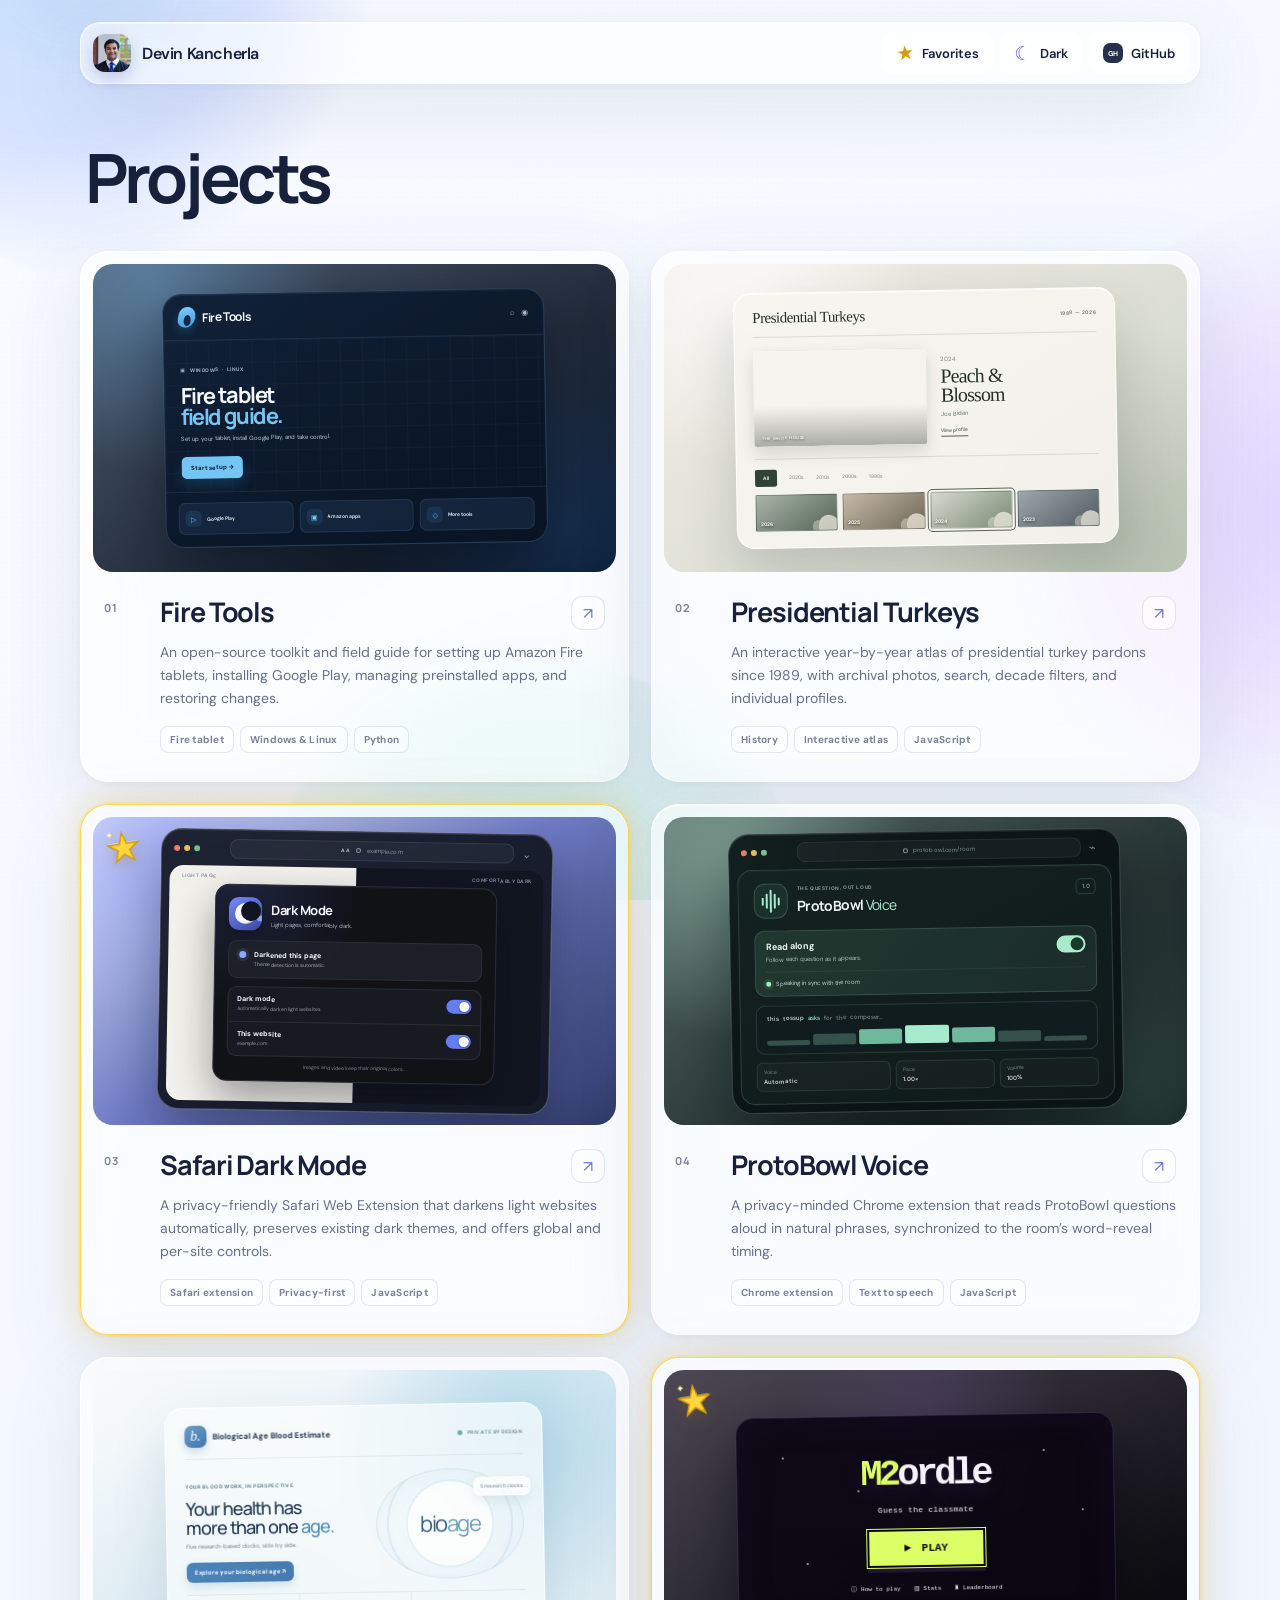
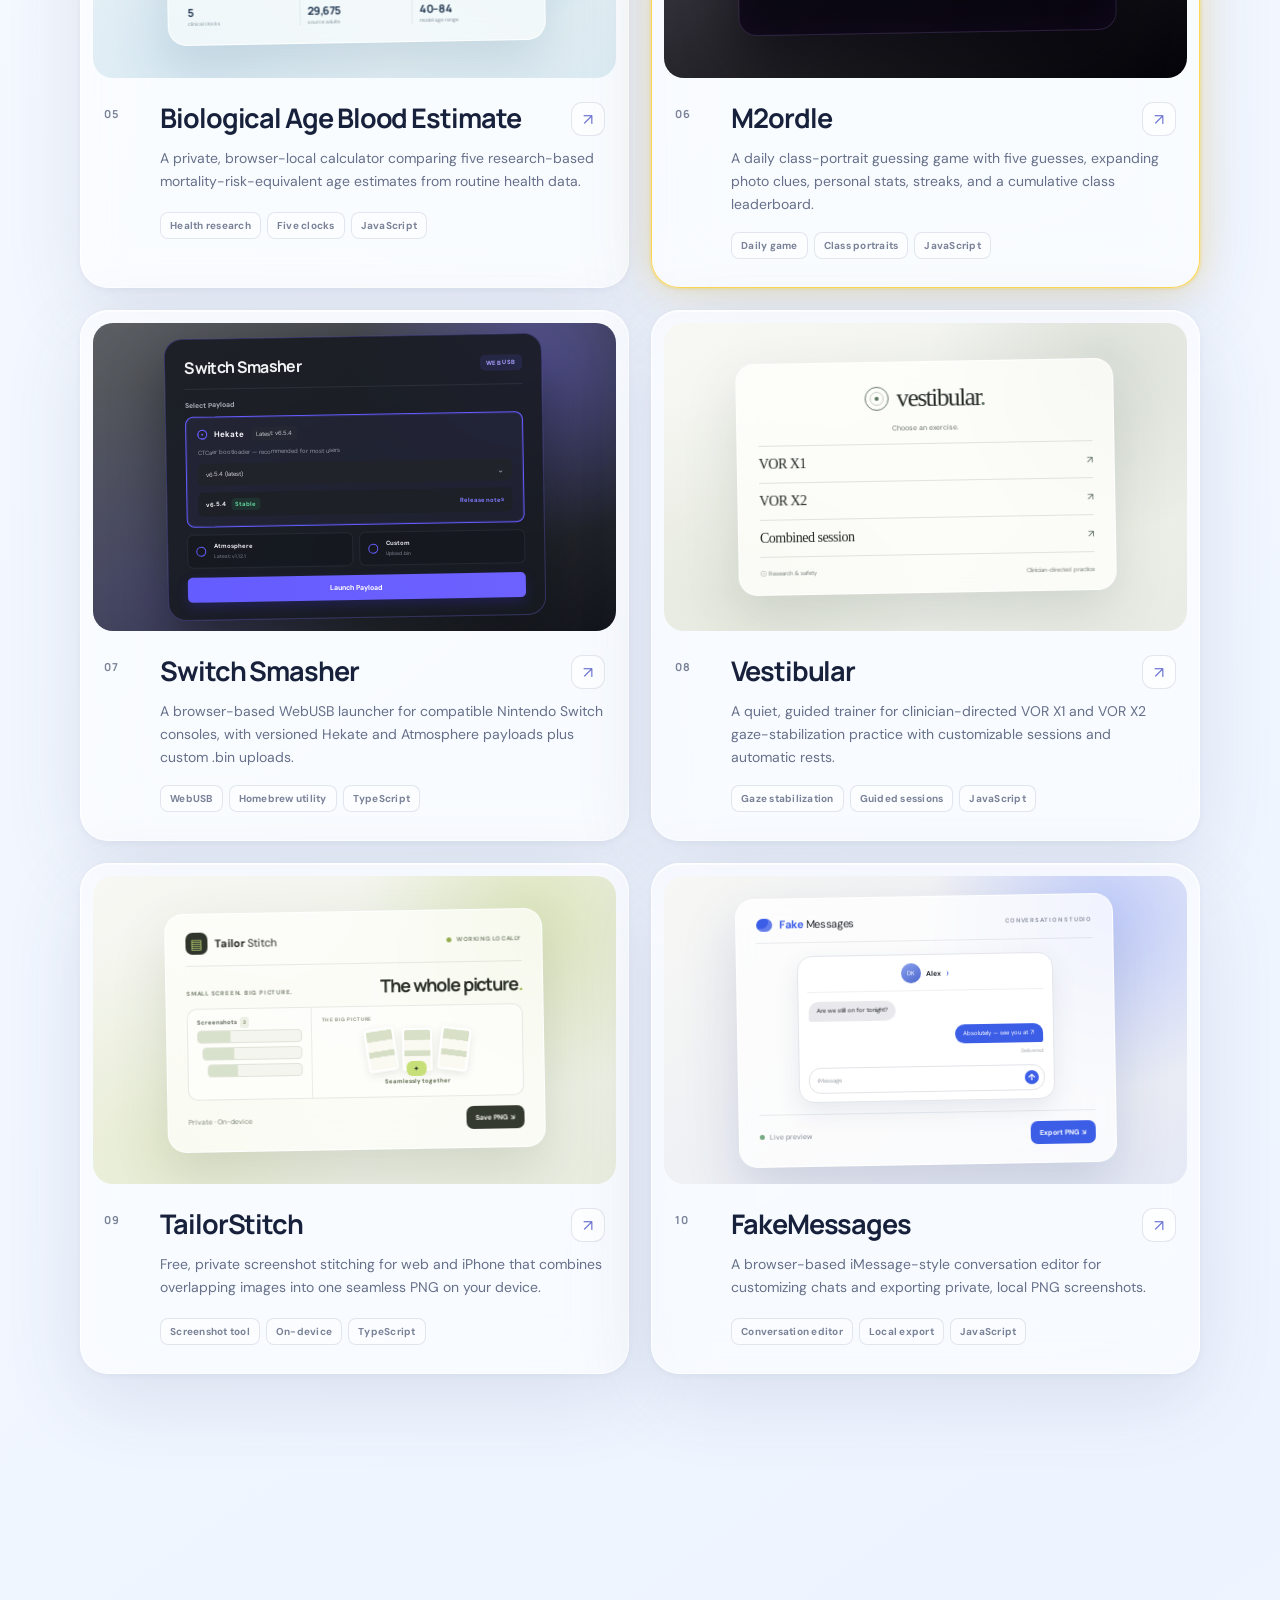
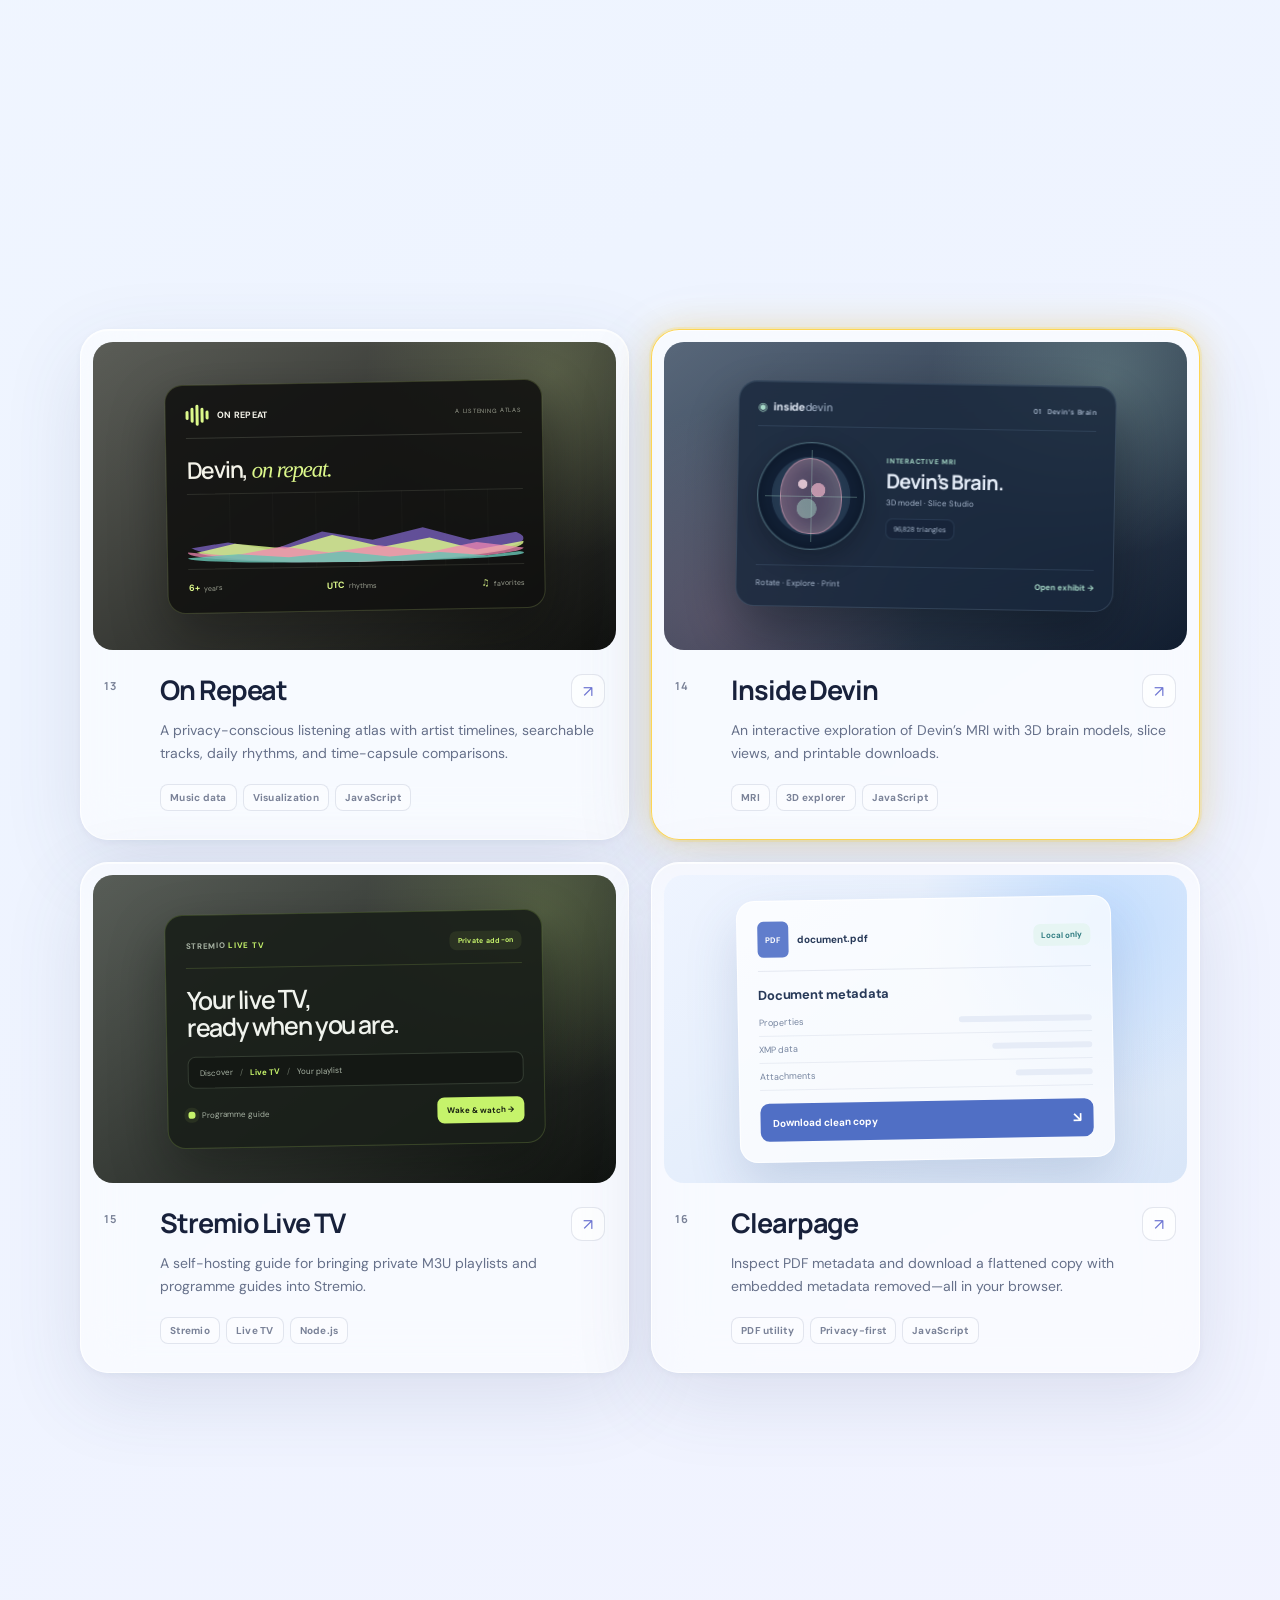
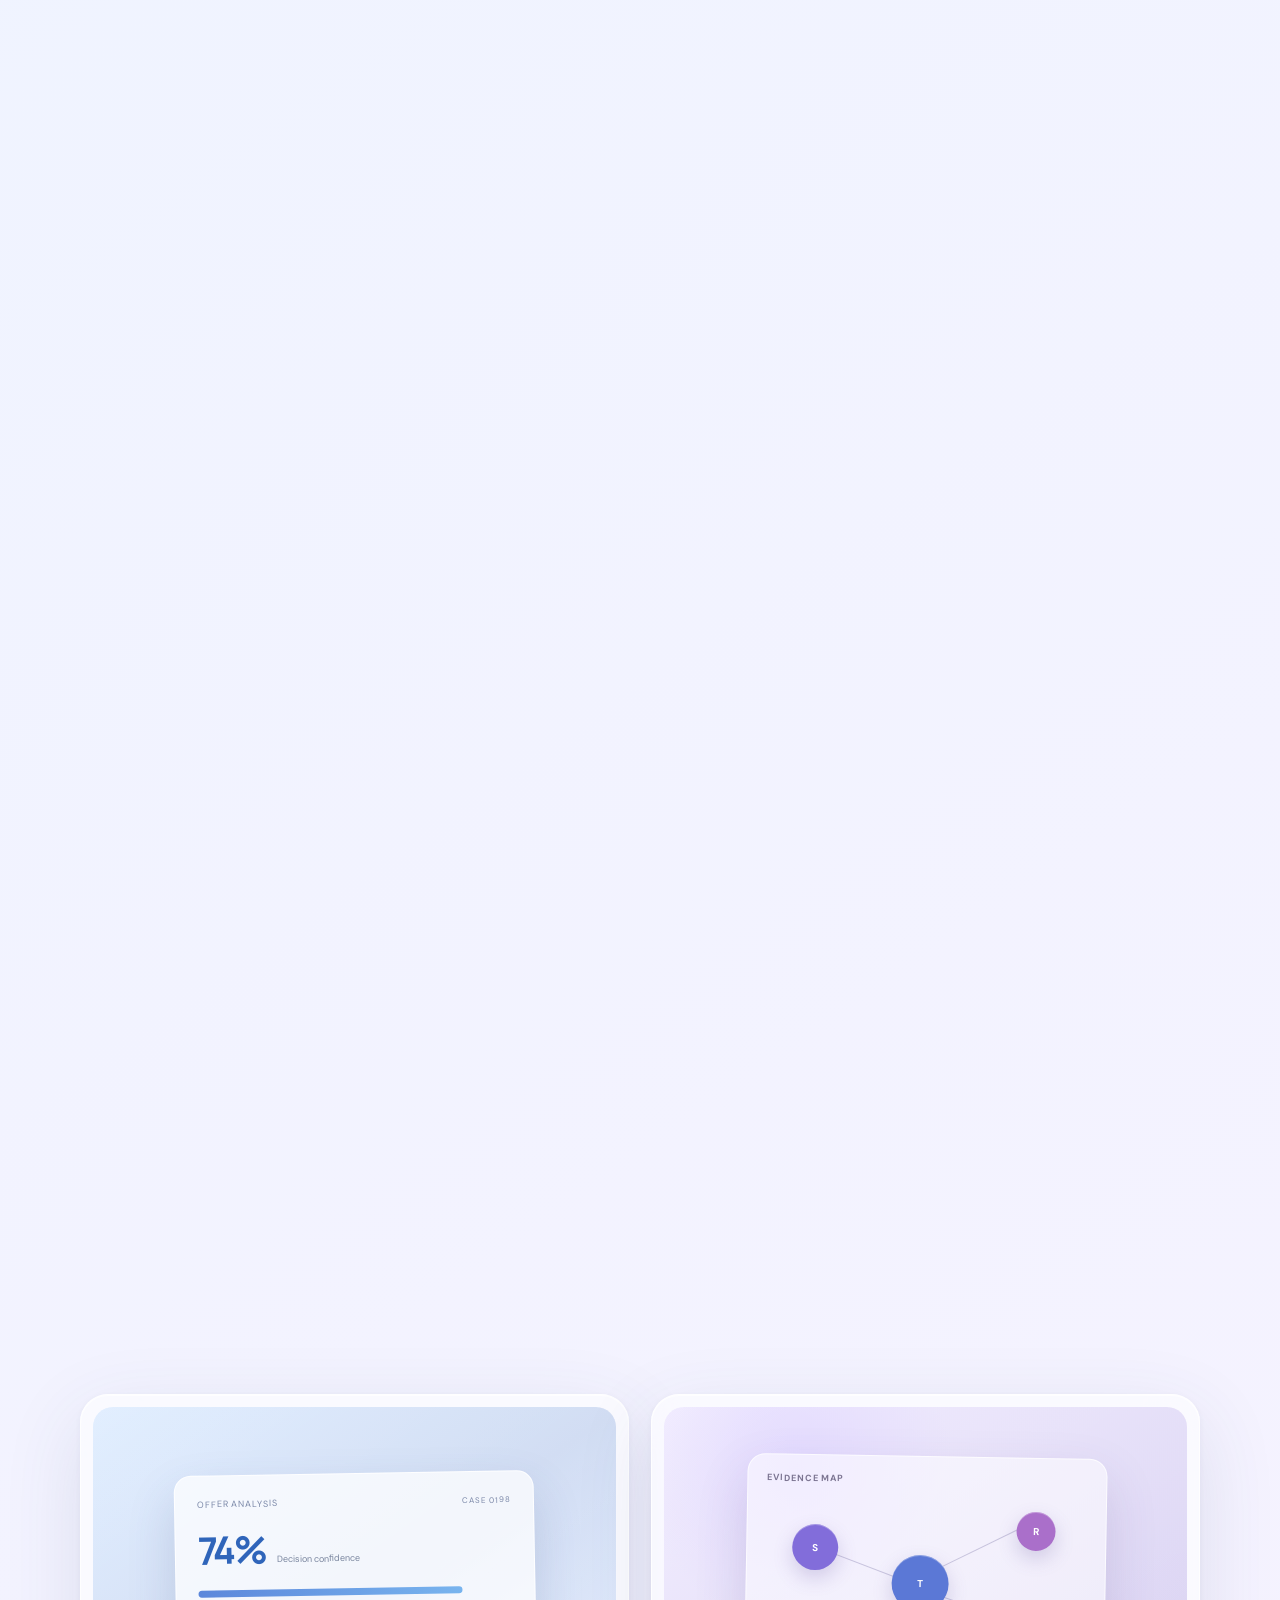
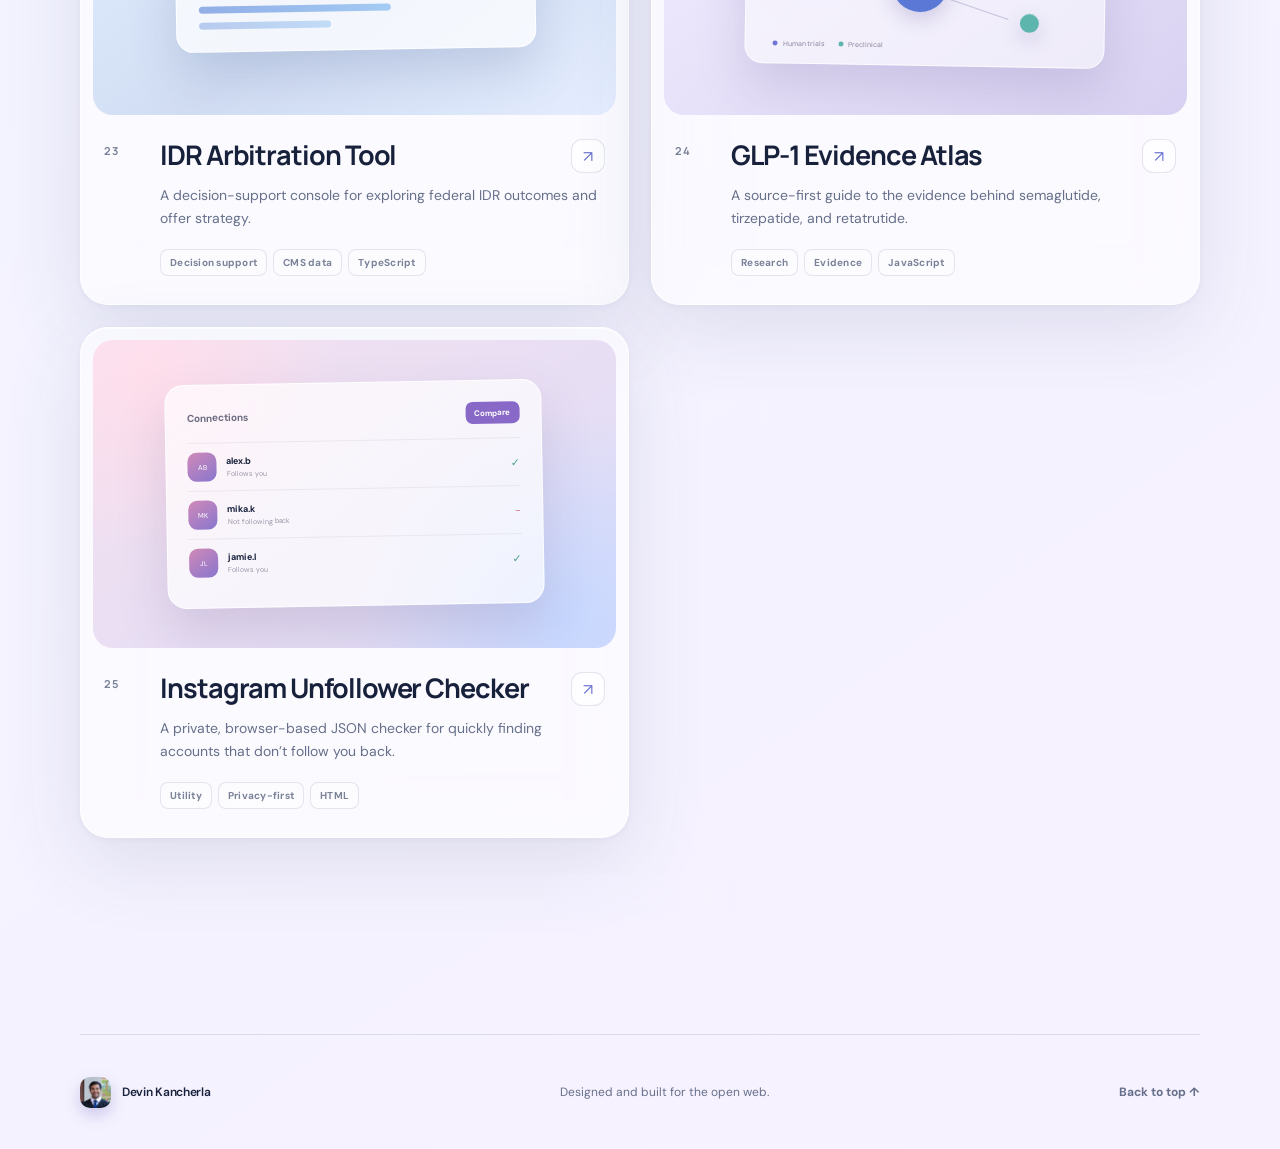
==== commit 52903bfc: "Add Fire Tools project" ====
--- a/index.html
+++ b/index.html
@@ -106,6 +106,41 @@
         <div class="project-grid" id="project-grid">
           <article class="project-card glass reveal-card">
             <a
+              class="project-preview preview-firetools"
+              href="https://dev1niscool.github.io/fire-tools/"
+              target="_blank"
+              rel="noreferrer"
+              aria-label="Open Fire Tools tablet field guide"
+            >
+              <div class="firetools-panel" aria-hidden="true">
+                <div class="firetools-head"><span><i></i><b>Fire Tools</b></span><small>⌕ &nbsp; ◉</small></div>
+                <div class="firetools-body">
+                  <div class="firetools-copy">
+                    <small>▣ &nbsp; WINDOWS &nbsp;·&nbsp; LINUX</small>
+                    <strong>Fire tablet<br /><em>field guide.</em></strong>
+                    <p>Set up your tablet, install Google Play, and take control.</p>
+                    <b>Start setup&nbsp; →</b>
+                  </div>
+                  <div class="firetools-device"></div>
+                </div>
+                <div class="firetools-guides"><span><i>▷</i><b>Google Play</b></span><span><i>▣</i><b>Amazon apps</b></span><span><i>◇</i><b>More tools</b></span></div>
+              </div>
+            </a>
+            <div class="project-info">
+              <div class="project-number">01</div>
+              <div class="project-copy">
+                <div class="project-title-line">
+                  <h3>Fire Tools</h3>
+                  <a class="arrow-link" href="https://dev1niscool.github.io/fire-tools/" target="_blank" rel="noreferrer" aria-label="Visit Fire Tools tablet field guide">↗</a>
+                </div>
+                <p>An open-source toolkit and field guide for setting up Amazon Fire tablets, installing Google Play, managing preinstalled apps, and restoring changes.</p>
+                <div class="tag-list"><span>Fire tablet</span><span>Windows &amp; Linux</span><span>Python</span></div>
+              </div>
+            </div>
+          </article>
+
+          <article class="project-card glass reveal-card">
+            <a
               class="project-preview preview-turkeys"
               href="https://dev1niscool.github.io/presidential_turkeys/"
               target="_blank"
@@ -123,7 +158,7 @@
               </div>
             </a>
             <div class="project-info">
-              <div class="project-number">01</div>
+              <div class="project-number">02</div>
               <div class="project-copy">
                 <div class="project-title-line">
                   <h3>Presidential Turkeys</h3>
@@ -168,7 +203,7 @@
               </div>
             </a>
             <div class="project-info">
-              <div class="project-number">02</div>
+              <div class="project-number">03</div>
               <div class="project-copy">
                 <div class="project-title-line">
                   <h3>Safari Dark Mode</h3>
@@ -214,7 +249,7 @@
               </div>
             </a>
             <div class="project-info">
-              <div class="project-number">03</div>
+              <div class="project-number">04</div>
               <div class="project-copy">
                 <div class="project-title-line">
                   <h3>ProtoBowl Voice</h3>
@@ -249,7 +284,7 @@
               </div>
             </a>
             <div class="project-info">
-              <div class="project-number">04</div>
+              <div class="project-number">05</div>
               <div class="project-copy">
                 <div class="project-title-line">
                   <h3>Biological Age Blood Estimate</h3>
@@ -280,7 +315,7 @@
               </div>
             </a>
             <div class="project-info">
-              <div class="project-number">05</div>
+              <div class="project-number">06</div>
               <div class="project-copy">
                 <div class="project-title-line">
                   <h3>M2ordle</h3>
@@ -314,7 +349,7 @@
               </div>
             </a>
             <div class="project-info">
-              <div class="project-number">06</div>
+              <div class="project-number">07</div>
               <div class="project-copy">
                 <div class="project-title-line">
                   <h3>Switch Smasher</h3>
@@ -349,7 +384,7 @@
               </div>
             </a>
             <div class="project-info">
-              <div class="project-number">07</div>
+              <div class="project-number">08</div>
               <div class="project-copy">
                 <div class="project-title-line">
                   <h3>Vestibular</h3>
@@ -384,7 +419,7 @@
               </div>
             </a>
             <div class="project-info">
-              <div class="project-number">08</div>
+              <div class="project-number">09</div>
               <div class="project-copy">
                 <div class="project-title-line">
                   <h3>TailorStitch</h3>
@@ -419,7 +454,7 @@
               </div>
             </a>
             <div class="project-info">
-              <div class="project-number">09</div>
+              <div class="project-number">10</div>
               <div class="project-copy">
                 <div class="project-title-line">
                   <h3>FakeMessages</h3>
@@ -447,7 +482,7 @@
               </div>
             </a>
             <div class="project-info">
-              <div class="project-number">10</div>
+              <div class="project-number">11</div>
               <div class="project-copy">
                 <div class="project-title-line">
                   <h3>GSB Atlas</h3>
@@ -479,7 +514,7 @@
               </div>
             </a>
             <div class="project-info">
-              <div class="project-number">11</div>
+              <div class="project-number">12</div>
               <div class="project-copy">
                 <div class="project-title-line">
                   <h3>Little Voyages</h3>
@@ -511,7 +546,7 @@
               </div>
             </a>
             <div class="project-info">
-              <div class="project-number">12</div>
+              <div class="project-number">13</div>
               <div class="project-copy">
                 <div class="project-title-line">
                   <h3>On Repeat</h3>
@@ -547,7 +582,7 @@
               </div>
             </a>
             <div class="project-info">
-              <div class="project-number">13</div>
+              <div class="project-number">14</div>
               <div class="project-copy">
                 <div class="project-title-line">
                   <h3>Inside Devin</h3>
@@ -578,7 +613,7 @@
               </div>
             </a>
             <div class="project-info">
-              <div class="project-number">14</div>
+              <div class="project-number">15</div>
               <div class="project-copy">
                 <div class="project-title-line">
                   <h3>Stremio Live TV</h3>
@@ -608,7 +643,7 @@
               </div>
             </a>
             <div class="project-info">
-              <div class="project-number">15</div>
+              <div class="project-number">16</div>
               <div class="project-copy">
                 <div class="project-title-line">
                   <h3>Clearpage</h3>
@@ -637,7 +672,7 @@
               </div>
             </a>
             <div class="project-info">
-              <div class="project-number">16</div>
+              <div class="project-number">17</div>
               <div class="project-copy">
                 <div class="project-title-line">
                   <h3>Inde — News Tracker</h3>
@@ -676,7 +711,7 @@
               </div>
             </a>
             <div class="project-info">
-              <div class="project-number">17</div>
+              <div class="project-number">18</div>
               <div class="project-copy">
                 <div class="project-title-line">
                   <h3>M3U Playlist Scanner</h3>
@@ -716,7 +751,7 @@
               </div>
             </a>
             <div class="project-info">
-              <div class="project-number">18</div>
+              <div class="project-number">19</div>
               <div class="project-copy">
                 <div class="project-title-line">
                   <h3>Autonomic Pharmacology Lab</h3>
@@ -751,7 +786,7 @@
               </div>
             </a>
             <div class="project-info">
-              <div class="project-number">19</div>
+              <div class="project-number">20</div>
               <div class="project-copy">
                 <div class="project-title-line">
                   <h3>Market Signals</h3>
@@ -786,7 +821,7 @@
               </div>
             </a>
             <div class="project-info">
-              <div class="project-number">20</div>
+              <div class="project-number">21</div>
               <div class="project-copy">
                 <div class="project-title-line">
                   <h3>GLP-1 Concentration Plotter</h3>
@@ -815,7 +850,7 @@
               </div>
             </a>
             <div class="project-info">
-              <div class="project-number">21</div>
+              <div class="project-number">22</div>
               <div class="project-copy">
                 <div class="project-title-line">
                   <h3>FanterFootbah Treasurer</h3>
@@ -842,7 +877,7 @@
               </div>
             </a>
             <div class="project-info">
-              <div class="project-number">22</div>
+              <div class="project-number">23</div>
               <div class="project-copy">
                 <div class="project-title-line">
                   <h3>IDR Arbitration Tool</h3>
@@ -870,7 +905,7 @@
               </div>
             </a>
             <div class="project-info">
-              <div class="project-number">23</div>
+              <div class="project-number">24</div>
               <div class="project-copy">
                 <div class="project-title-line">
                   <h3>GLP-1 Evidence Atlas</h3>
@@ -898,7 +933,7 @@
               </div>
             </a>
             <div class="project-info">
-              <div class="project-number">24</div>
+              <div class="project-number">25</div>
               <div class="project-copy">
                 <div class="project-title-line">
                   <h3>Instagram Unfollower Checker</h3>
--- a/styles.css
+++ b/styles.css
@@ -177,6 +177,13 @@
 html[data-theme="dark"] .project-card:hover { box-shadow: 0 30px 90px rgba(0,0,0,.34), inset 0 1px 0 var(--glass-highlight); }
 html[data-theme="dark"] .project-card.project-favorite:hover { box-shadow: 0 0 0 2px rgba(255,218,75,.27), 0 0 46px rgba(255,199,36,.23), 0 30px 90px rgba(0,0,0,.34), inset 0 1px 0 var(--glass-highlight); }
 
+.preview-firetools { background: radial-gradient(circle at 12% 8%, rgba(77,172,244,.38), transparent 34%), radial-gradient(circle at 90% 88%, rgba(38,105,181,.28), transparent 38%), linear-gradient(145deg, #13243d, #07101f 72%); }
+.firetools-panel { width: 84%; max-width: 382px; overflow: hidden; border: 1px solid rgba(122,181,232,.22); border-radius: 19px; color: #f3f7fb; background: linear-gradient(155deg, rgba(15,31,53,.97), rgba(8,18,33,.95)); box-shadow: 0 25px 58px rgba(3,10,22,.48), inset 0 1px 0 rgba(255,255,255,.05); transform: rotate(-1deg); }
+.firetools-head { display: flex; align-items: center; justify-content: space-between; gap: 12px; padding: 12px 15px; border-bottom: 1px solid rgba(155,190,221,.13); }.firetools-head > span { display: flex; align-items: center; gap: 7px; }.firetools-head > span i { position: relative; width: 17px; height: 21px; border-radius: 52% 48% 60% 40%; background: linear-gradient(155deg,#7fd0ff,#3898de); transform: rotate(12deg); box-shadow: 0 4px 10px rgba(48,158,230,.25); }.firetools-head > span i::after { content: ""; position: absolute; width: 7px; height: 11px; left: 6px; bottom: 2px; border-radius: 55% 45% 55% 45%; background: #102644; transform: rotate(-9deg); }.firetools-head b { font-family: "Manrope", sans-serif; font-size: 12px; letter-spacing: -.035em; }.firetools-head small { color: #a5b6c9; font-size: 8px; }
+.firetools-body { position: relative; min-height: 150px; padding: 15px 16px 13px; overflow: hidden; background: linear-gradient(rgba(73,129,182,.055) 1px, transparent 1px), linear-gradient(90deg, rgba(73,129,182,.055) 1px, transparent 1px); background-size: 22px 22px; }.firetools-copy { position: relative; z-index: 2; width: 58%; }.firetools-copy > small { color: #a8bdcf; font-size: 5px; font-weight: 700; letter-spacing: .11em; }.firetools-copy > strong { display: block; margin: 9px 0 8px; font-family: "Manrope", sans-serif; font-size: 22px; line-height: .94; letter-spacing: -.065em; }.firetools-copy > strong em { color: #77c5f5; font-style: normal; }.firetools-copy p { margin: 0 0 10px; color: #b8c6d4; font-size: 6px; line-height: 1.45; }.firetools-copy > b { display: inline-block; padding: 7px 9px; border-radius: 5px; color: #0a1b2d; background: #75c5f4; font-size: 6px; box-shadow: 0 6px 14px rgba(44,151,220,.24); }
+.firetools-device { position: absolute; right: -17px; bottom: 6px; width: 49%; height: 118px; background: url("https://dev1niscool.github.io/fire-tools/assets/tablet.webp") center / contain no-repeat; filter: drop-shadow(0 12px 18px rgba(0,0,0,.45)); transform: rotate(-4deg); }
+.firetools-guides { display: grid; grid-template-columns: repeat(3,1fr); gap: 6px; padding: 10px 12px 12px; border-top: 1px solid rgba(155,190,221,.12); }.firetools-guides span { display: flex; align-items: center; gap: 5px; min-width: 0; padding: 7px 6px; border: 1px solid rgba(127,177,218,.14); border-radius: 7px; color: #dbe7f0; background: rgba(26,48,74,.58); }.firetools-guides i { display: grid; place-items: center; width: 16px; height: 16px; flex: 0 0 auto; border-radius: 5px; color: #79c9f7; background: rgba(68,143,207,.14); font-size: 7px; font-style: normal; }.firetools-guides b { overflow: hidden; font-size: 5px; text-overflow: ellipsis; white-space: nowrap; }
+
 .preview-turkeys { background: radial-gradient(circle at 16% 10%, rgba(255,255,255,.72), transparent 33%), radial-gradient(circle at 88% 86%, rgba(103,122,99,.24), transparent 38%), linear-gradient(145deg, #eeeae1, #c9d0c3); }
 .turkey-panel { width: 84%; max-width: 382px; padding: 16px 18px; border: 1px solid rgba(255,255,255,.84); border-radius: 18px; color: #243128; background: rgba(247,245,239,.91); box-shadow: 0 24px 54px rgba(48,61,51,.2), inset 0 1px 0 rgba(255,255,255,.72); transform: rotate(-1deg); }
 .turkey-head { display: flex; align-items: center; justify-content: space-between; gap: 12px; padding-bottom: 10px; border-bottom: 1px solid rgba(43,58,47,.13); }.turkey-head strong { font-family: Georgia, serif; font-size: 15px; font-weight: 400; letter-spacing: -.035em; }.turkey-head small { color: #788078; font-size: 5px; font-weight: 700; letter-spacing: .12em; }
@@ -439,7 +446,8 @@
   .market-panel { width: 88%; }
   .safaridark-browser { width: 90%; transform: rotate(1deg) scale(.94); }
   .protovoice-browser { width: 90%; transform: rotate(-1deg) scale(.94); }
-  .turkey-panel, .bioage-panel, .m2ordle-panel, .switch-panel, .vestibular-panel, .tailor-panel, .messages-panel, .gsb-panel, .voyages-panel, .spotify-panel, .mri-panel, .stremio-panel, .clearpage-panel, .inde-panel { width: 88%; padding: 17px; }
+  .firetools-panel, .turkey-panel, .bioage-panel, .m2ordle-panel, .switch-panel, .vestibular-panel, .tailor-panel, .messages-panel, .gsb-panel, .voyages-panel, .spotify-panel, .mri-panel, .stremio-panel, .clearpage-panel, .inde-panel { width: 88%; }
+  .turkey-panel, .bioage-panel, .m2ordle-panel, .switch-panel, .vestibular-panel, .tailor-panel, .messages-panel, .gsb-panel, .voyages-panel, .spotify-panel, .mri-panel, .stremio-panel, .clearpage-panel, .inde-panel { padding: 17px; }
   .mri-body { grid-template-columns: 100px minmax(0,1fr); gap: 12px; }
   .mri-scan { width: 96px; height: 96px; }.mri-scan i { top: 47px; }.mri-scan b { left: 47px; }
   .scanner-panel { width: 88%; padding: 17px; }
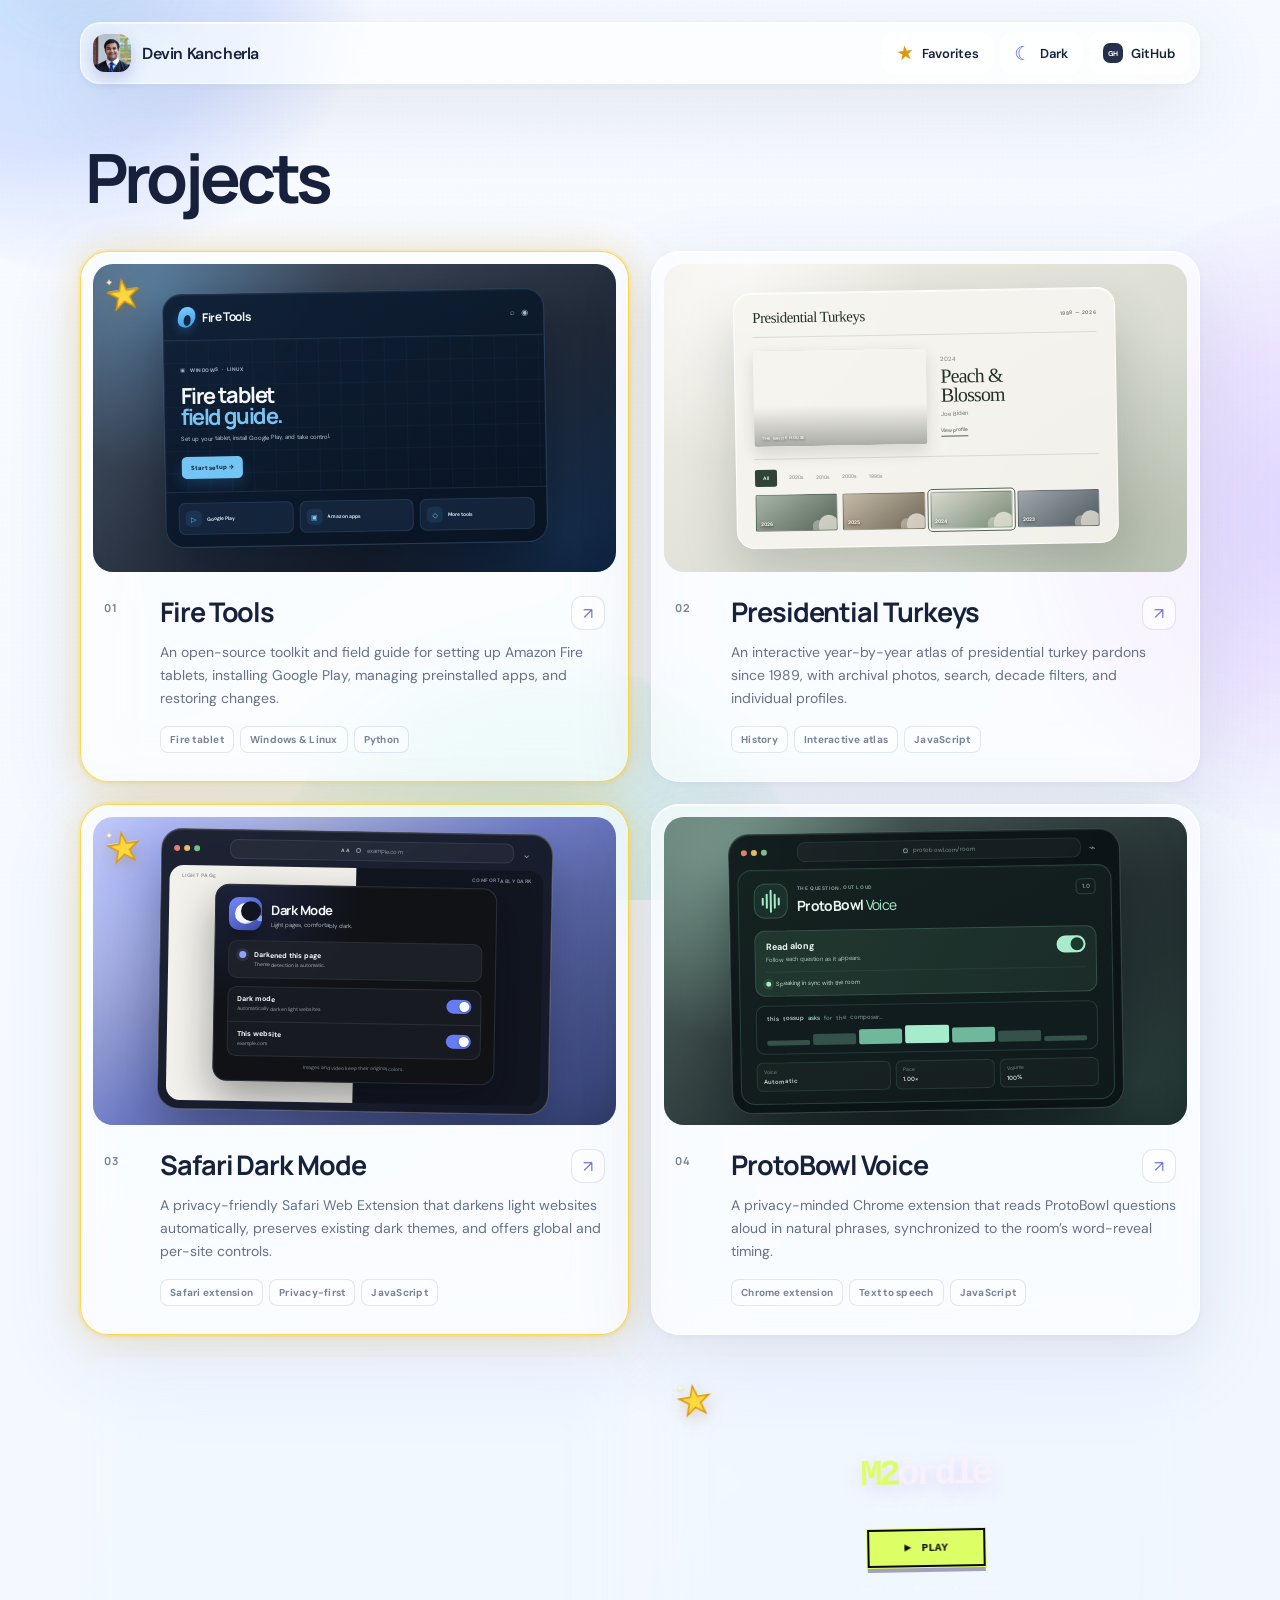
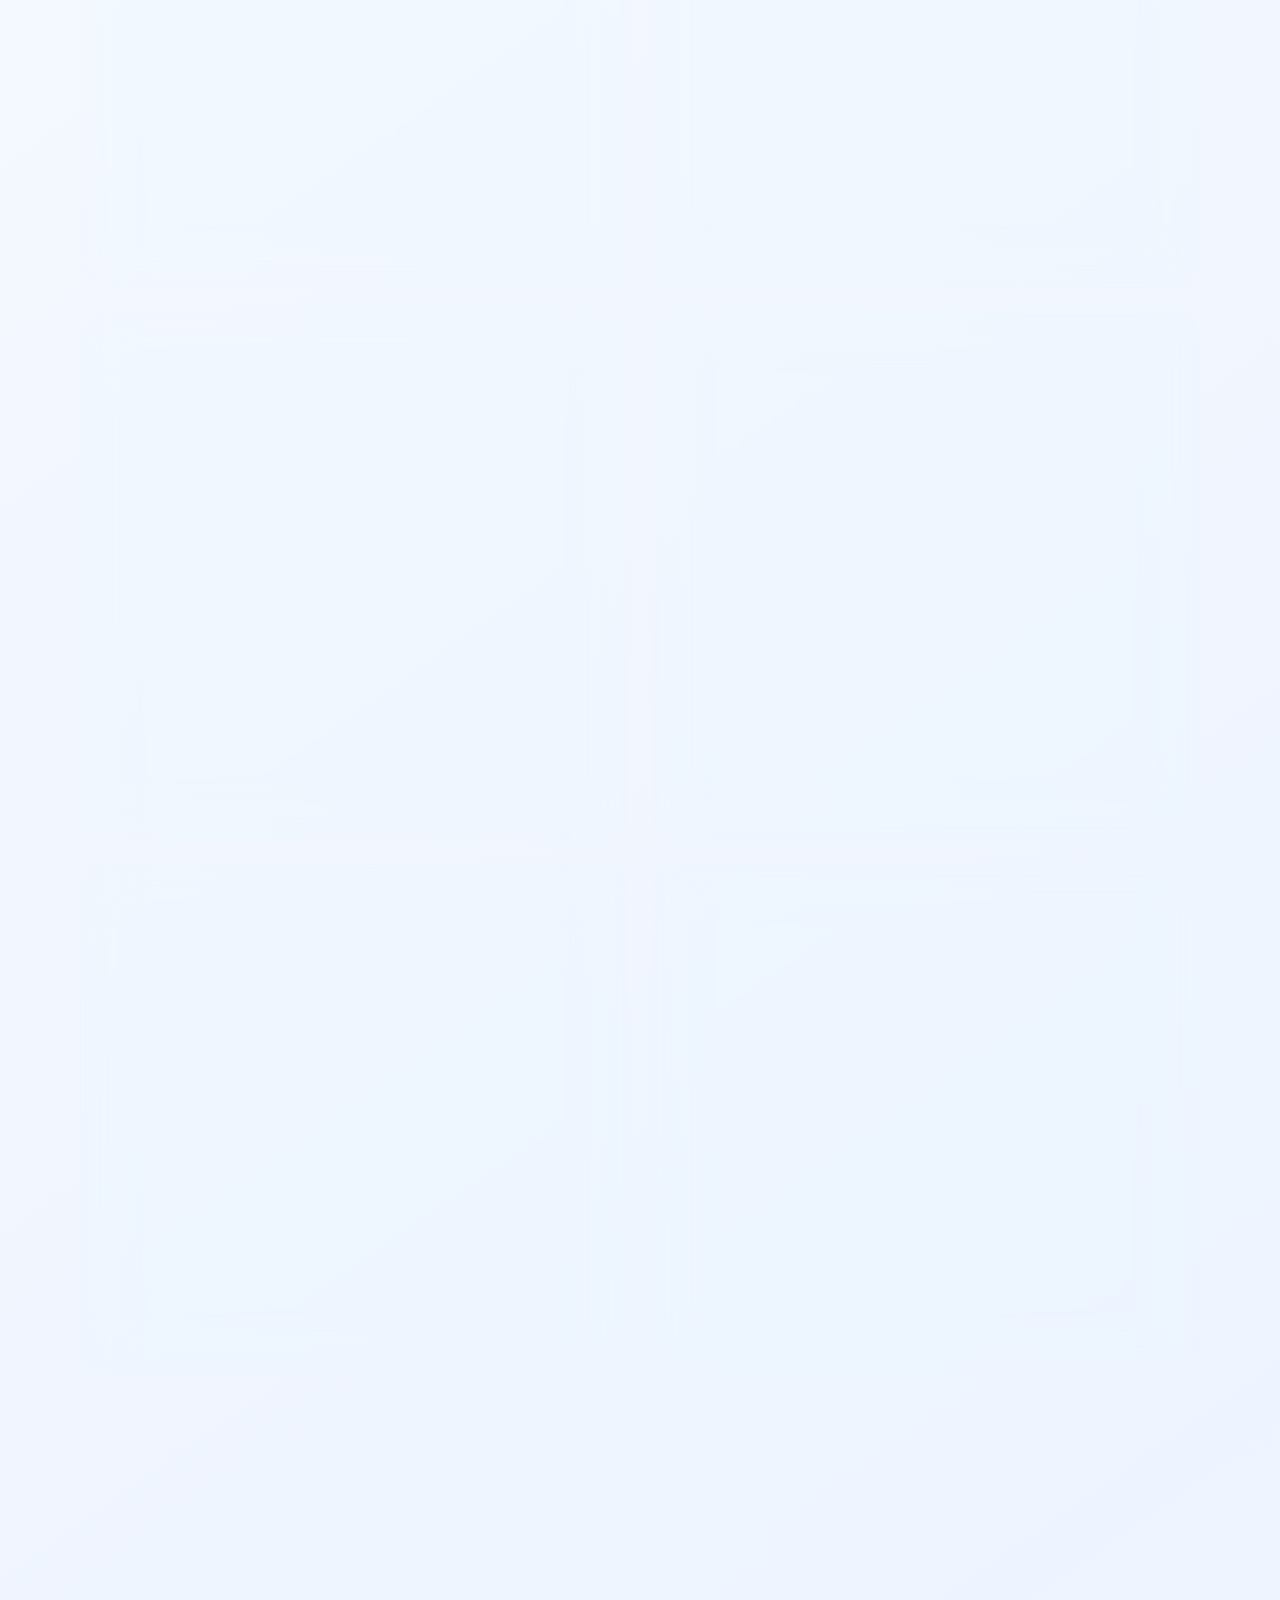
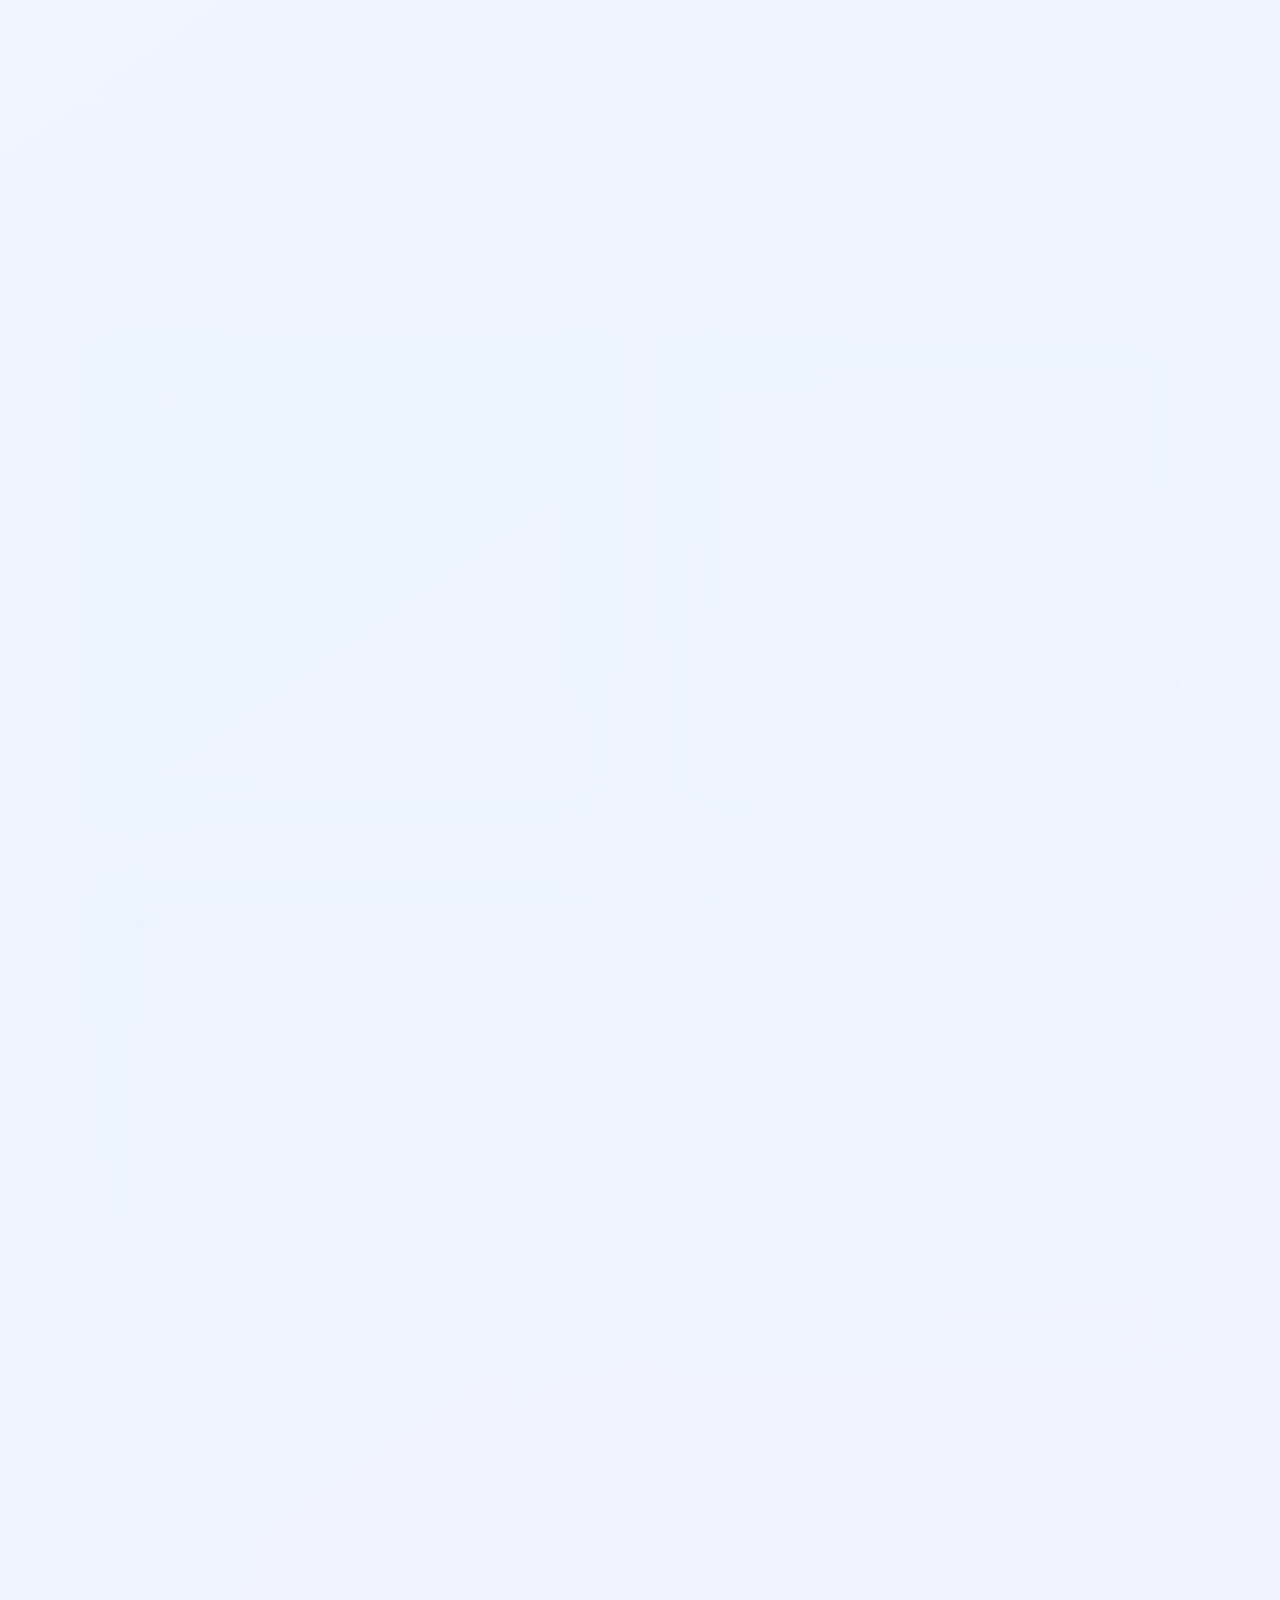
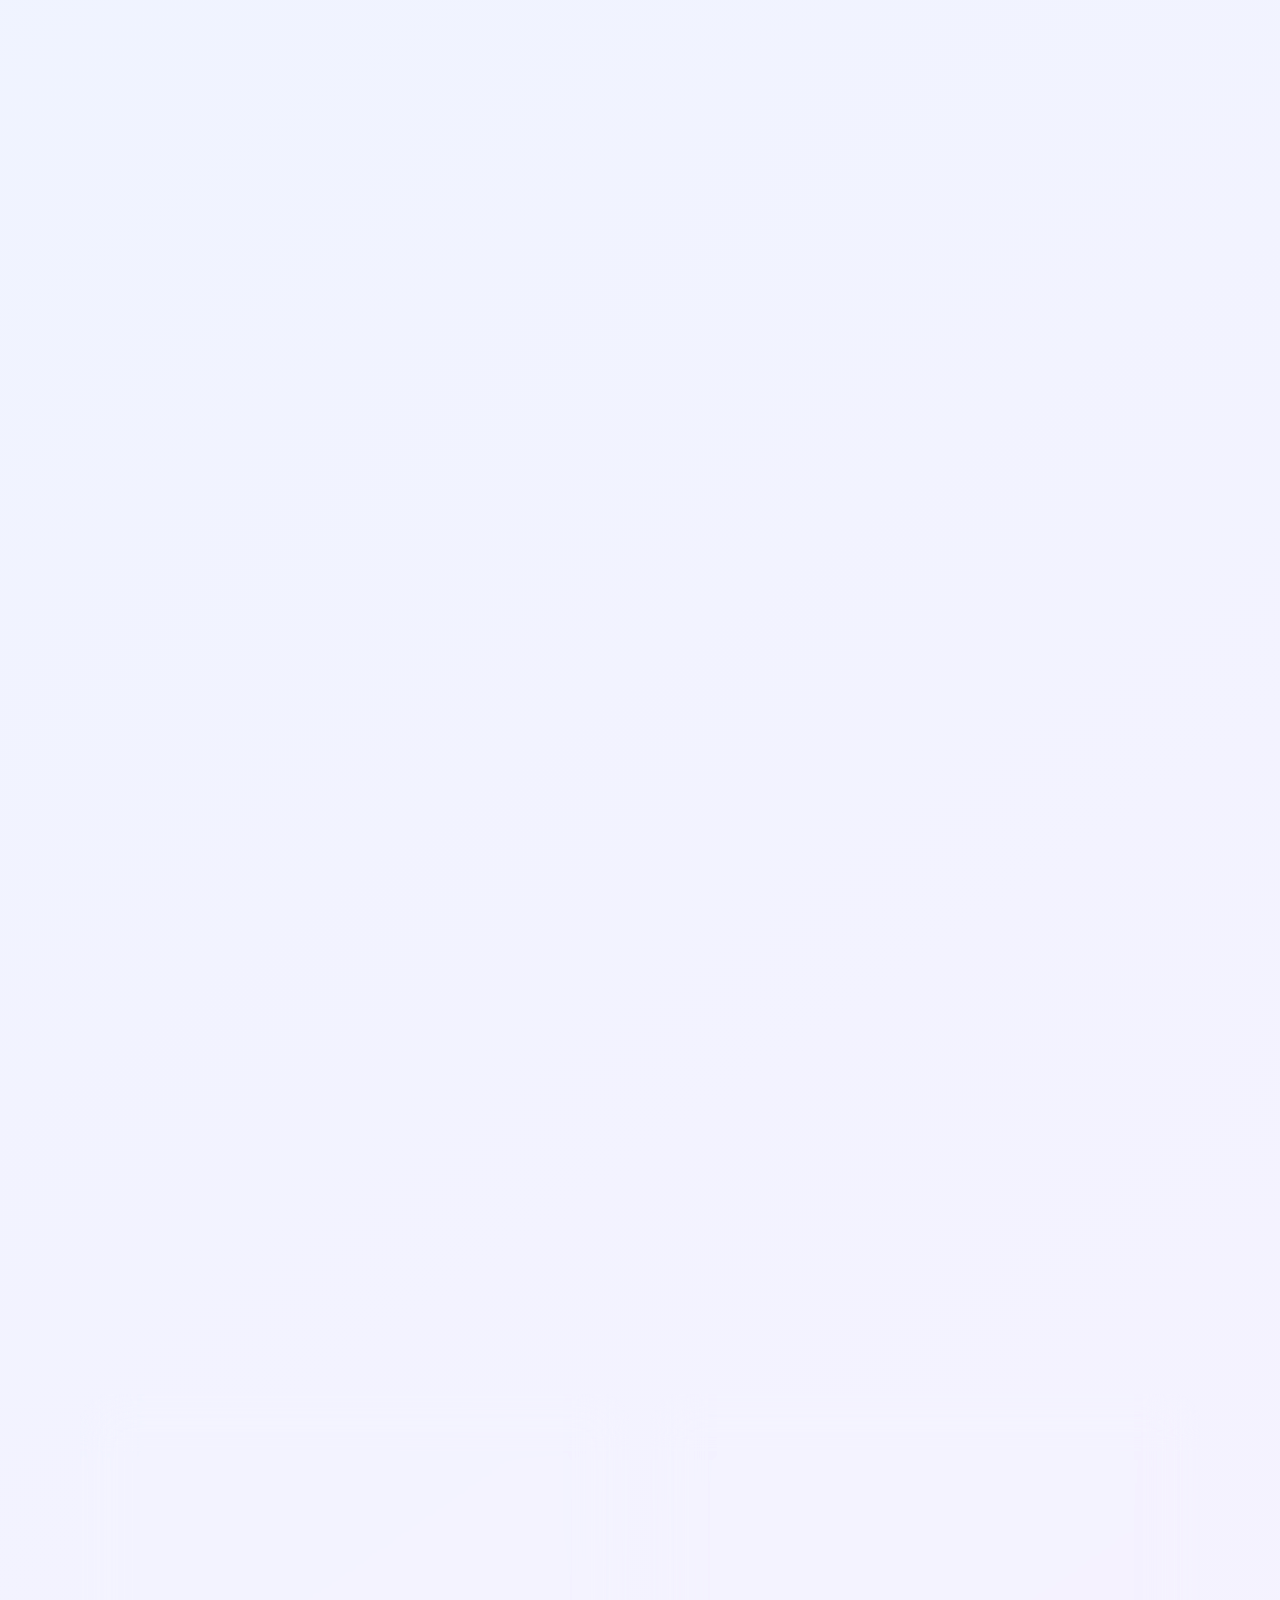
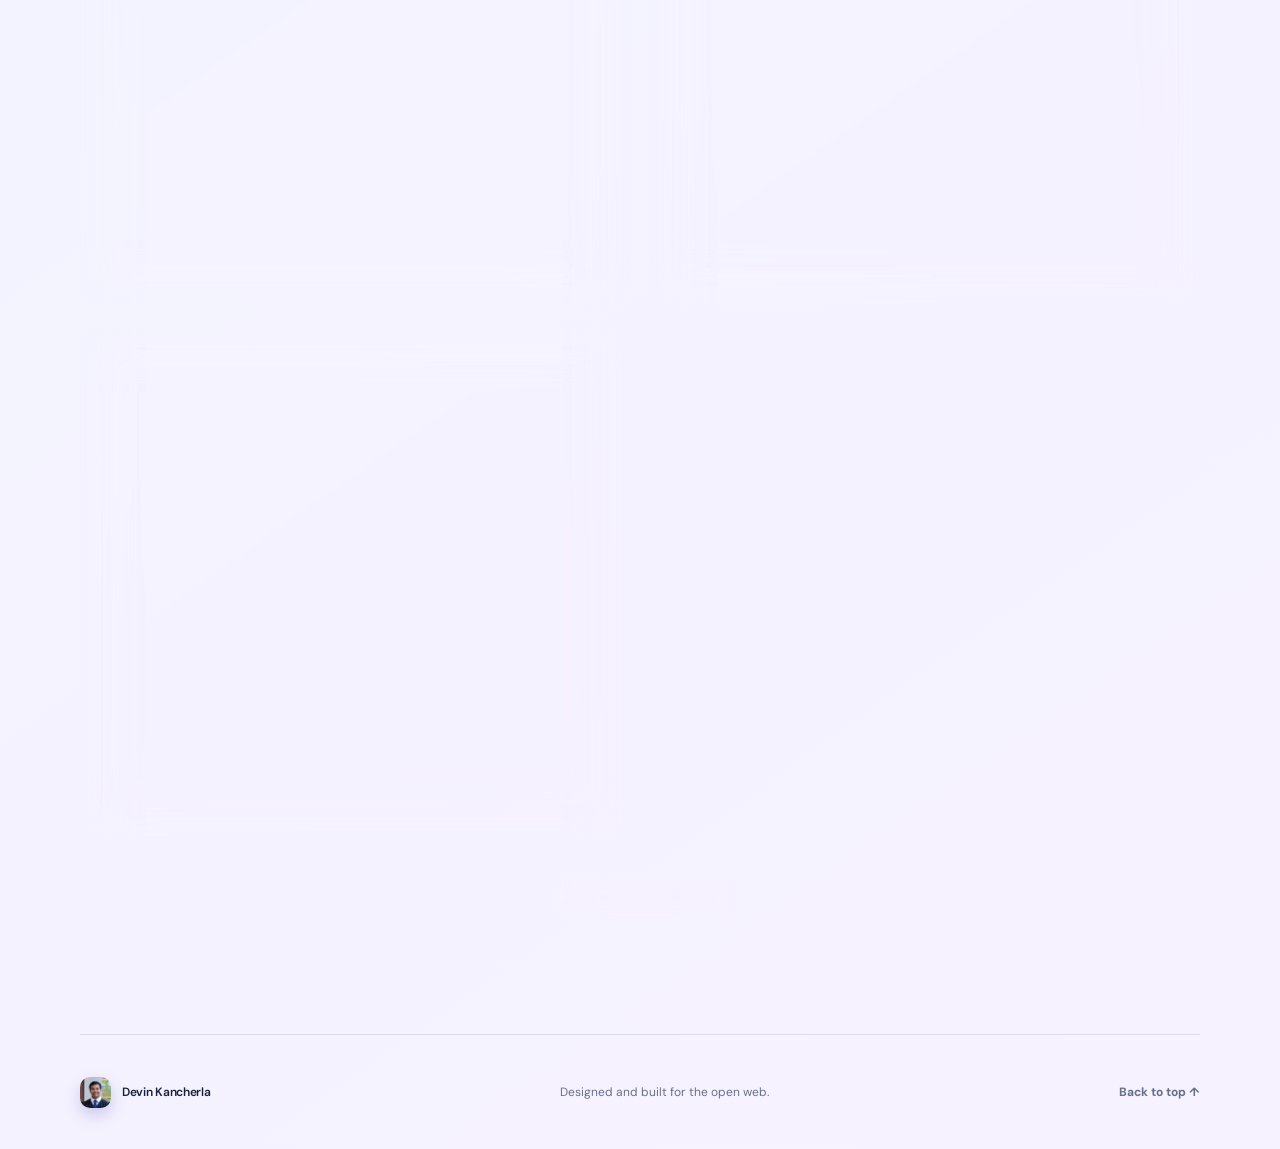
==== commit b469c775: "Mark Fire Tools as favorite" ====
--- a/index.html
+++ b/index.html
@@ -104,7 +104,8 @@
         </div>
 
         <div class="project-grid" id="project-grid">
-          <article class="project-card glass reveal-card">
+          <article class="project-card project-favorite glass reveal-card">
+            <span class="favorite-star" aria-label="Favorite project" title="Favorite project"><span aria-hidden="true">★</span></span>
             <a
               class="project-preview preview-firetools"
               href="https://dev1niscool.github.io/fire-tools/"
